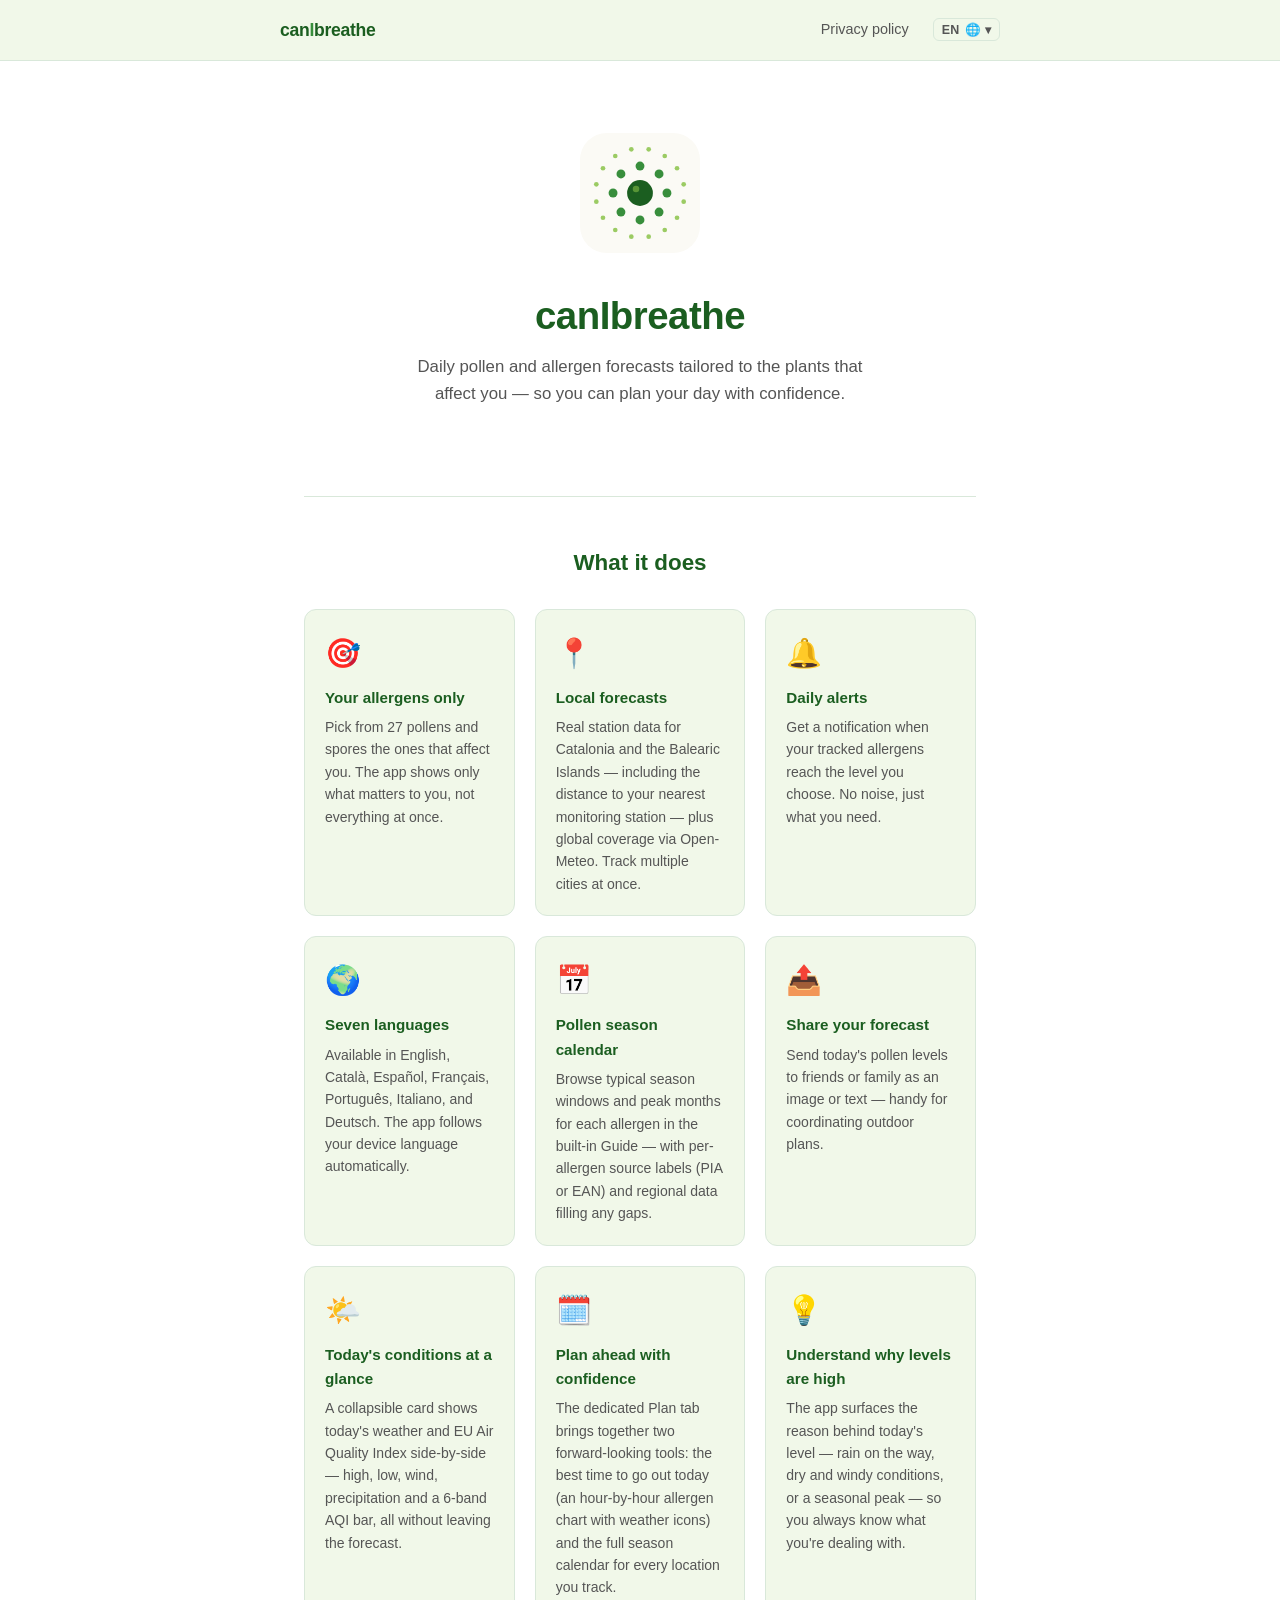
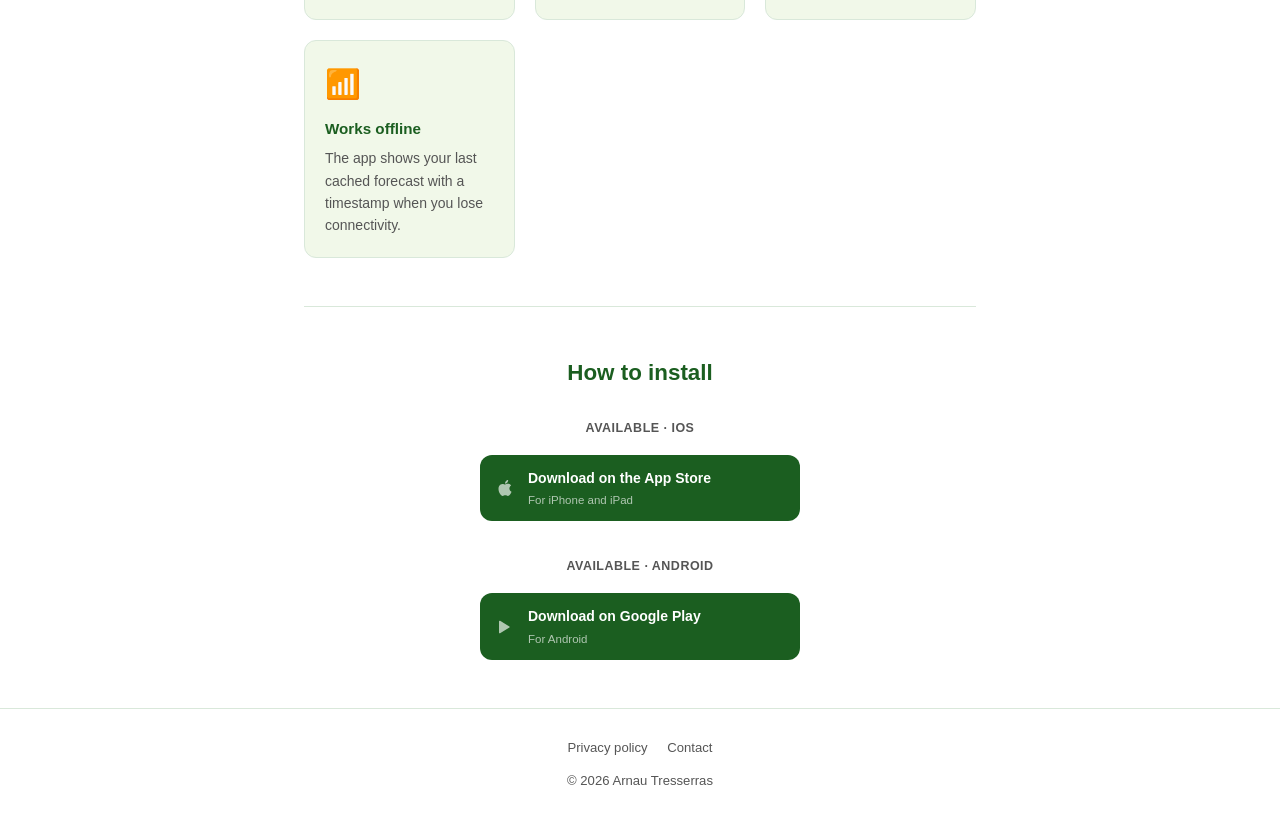
==== index.html @ e547273b "feat(meta): Add OG tags to site." ====
<!DOCTYPE html>
<html lang="ca">
<head>
  <meta charset="UTF-8" />
  <meta name="viewport" content="width=device-width, initial-scale=1.0" />
  <title>canIbreathe — Previsió de pol·len i al·lèrgens</title>
  <meta name="description" content="Previsions diàries de pol·len i al·lèrgens adaptades als que t'afecten. Disponible a Android." data-i18n-content="meta.description.index" />
  <meta property="og:type" content="website" />
  <meta property="og:url" content="https://canibreathe.app/" />
  <meta property="og:site_name" content="canIbreathe" />
  <meta property="og:title" content="canIbreathe — Pollen &amp; Allergen Forecast" />
  <meta property="og:description" content="Daily pollen and allergen forecasts tailored to the plants that affect you. Plan your day with confidence. Available on iOS and Android." />
  <meta property="og:image" content="https://canibreathe.app/apple-touch-icon-180.png" />
  <meta name="twitter:card" content="summary" />
  <meta name="twitter:title" content="canIbreathe — Pollen &amp; Allergen Forecast" />
  <meta name="twitter:description" content="Daily pollen and allergen forecasts tailored to the plants that affect you. Plan your day with confidence. Available on iOS and Android." />
  <meta name="twitter:image" content="https://canibreathe.app/apple-touch-icon-180.png" />
  <link rel="stylesheet" href="style.css" />
  <link rel="icon" href="favicon.png" />
  <link rel="apple-touch-icon" href="apple-touch-icon-180.png" />
  <script>
    !function(t,e){var o,n,p,r;e.__SV||(window.posthog && window.posthog.__loaded)||(window.posthog=e,e._i=[],e.init=function(i,s,a){function g(t,e){var o=e.split(".");2==o.length&&(t=t[o[0]],e=o[1]),t[e]=function(){t.push([e].concat(Array.prototype.slice.call(arguments,0)))}}(p=t.createElement("script")).type="text/javascript",p.crossOrigin="anonymous",p.async=!0,p.src=s.api_host.replace(".i.posthog.com","-assets.i.posthog.com")+"/static/array.js",(r=t.getElementsByTagName("script")[0]).parentNode.insertBefore(p,r);var u=e;for(void 0!==a?u=e[a]=[]:a="posthog",u.people=u.people||[],u.toString=function(t){var e="posthog";return"posthog"!==a&&(e+="."+a),t||(e+=" (stub)"),e},u.people.toString=function(){return u.toString(1)+".people (stub)"},o="Ei Ni init zi Gi Nr Ui Xi Hi capture calculateEventProperties tn register register_once register_for_session unregister unregister_for_session an getFeatureFlag getFeatureFlagPayload getFeatureFlagResult isFeatureEnabled reloadFeatureFlags updateFlags updateEarlyAccessFeatureEnrollment getEarlyAccessFeatures on onFeatureFlags onSurveysLoaded onSessionId getSurveys getActiveMatchingSurveys renderSurvey displaySurvey cancelPendingSurvey canRenderSurvey canRenderSurveyAsync ln identify setPersonProperties group resetGroups setPersonPropertiesForFlags resetPersonPropertiesForFlags setGroupPropertiesForFlags resetGroupPropertiesForFlags reset setIdentity clearIdentity get_distinct_id getGroups get_session_id get_session_replay_url alias set_config startSessionRecording stopSessionRecording sessionRecordingStarted captureException addExceptionStep captureLog startExceptionAutocapture stopExceptionAutocapture loadToolbar get_property getSessionProperty nn Qi createPersonProfile setInternalOrTestUser sn qi cn opt_in_capturing opt_out_capturing has_opted_in_capturing has_opted_out_capturing get_explicit_consent_status is_capturing clear_opt_in_out_capturing Ji debug Fr rn getPageViewId captureTraceFeedback captureTraceMetric Bi".split(" "),n=0;n<o.length;n++)g(u,o[n]);e._i.push([i,s,a])},e.__SV=1)}(document,window.posthog||[]);
    posthog.init('phc_LRrSer0JCHmHAlgUVe1UBUHwa6GLvBOArZXyOaQ2EX9', {
        api_host: 'https://eu.i.posthog.com',
        defaults: '2026-01-30',
        person_profiles: 'identified_only', // or 'always' to create profiles for anonymous users as well
    })
</script>
</head>
<body data-title-key="page.title.index">

  <header>
    <div class="header-inner">
      <a class="logo" href="index.html">can<span>I</span>breathe</a>
      <nav>
        <a href="privacy.html" data-i18n="nav.privacy">Política de privacitat</a>
        <div class="lang-switcher" aria-label="Canvia l'idioma" data-i18n-aria-label="lang-switcher.label">
          <button class="lang-toggle" aria-haspopup="listbox" aria-expanded="false">
            <span class="lang-current">CA</span>
            🌐 ▾
          </button>
          <ul class="lang-menu" role="listbox">
            <li><button class="lang-btn" data-lang="ca" role="option" aria-selected="true"><b>CA</b><span>Català</span></button></li>
            <li><button class="lang-btn" data-lang="en" role="option" aria-selected="false"><b>EN</b><span>English</span></button></li>
            <li><button class="lang-btn" data-lang="es" role="option" aria-selected="false"><b>ES</b><span>Español</span></button></li>
            <li><button class="lang-btn" data-lang="fr" role="option" aria-selected="false"><b>FR</b><span>Français</span></button></li>
            <li><button class="lang-btn" data-lang="pt" role="option" aria-selected="false"><b>PT</b><span>Português</span></button></li>
            <li><button class="lang-btn" data-lang="it" role="option" aria-selected="false"><b>IT</b><span>Italiano</span></button></li>
            <li><button class="lang-btn" data-lang="de" role="option" aria-selected="false"><b>DE</b><span>Deutsch</span></button></li>
          </ul>
        </div>
      </nav>
    </div>
  </header>

  <main>
    <section class="hero">
      <div class="hero-icon"><img src="master-rounded.svg" alt="canIbreathe icon"></div>
      <h1>canIbreathe</h1>
      <p class="subtitle" data-i18n="hero.subtitle">
        Previsions diàries de pol·len i al·lèrgens adaptades a les plantes que t'afecten — per planificar el teu dia amb confiança.
      </p>
    </section>

    <section class="features">
      <h2 data-i18n="features.title">Què fa</h2>
      <div class="feature-grid">
        <div class="feature-card">
          <div class="icon">🎯</div>
          <h3 data-i18n="feat1.title">Els teus al·lèrgens</h3>
          <p data-i18n="feat1.desc">Tria els pol·lens i espores que t'afecten. L'app mostra només el que t'importa, no tot alhora.</p>
        </div>
        <div class="feature-card">
          <div class="icon">📍</div>
          <h3 data-i18n="feat2.title">Previsions locals</h3>
          <p data-i18n="feat2.desc">Dades detallades d'estació per a Catalunya i les Illes Balears, amb cobertura global gràcies a Open-Meteo.</p>
        </div>
        <div class="feature-card">
          <div class="icon">🔔</div>
          <h3 data-i18n="feat3.title">Alertes diàries</h3>
          <p data-i18n="feat3.desc">Rep una notificació al matí quan els teus al·lèrgens arribin al nivell que tries. Sense soroll, just el que necessites.</p>
        </div>
        <div class="feature-card">
          <div class="icon">🌍</div>
          <h3 data-i18n="feat4.title">Tres idiomes</h3>
          <p data-i18n="feat4.desc">Disponible en anglès, català i castellà. L'app segueix l'idioma del dispositiu automàticament.</p>
        </div>
        <div class="feature-card">
          <div class="icon">📅</div>
          <h3 data-i18n="feat5.title">Calendari de temporada</h3>
          <p data-i18n="feat5.desc">Consulta les finestres de temporada típiques i els mesos de pic per a cada al·lergen a la Guia integrada.</p>
        </div>
        <div class="feature-card">
          <div class="icon">📤</div>
          <h3 data-i18n="feat6.title">Comparteix la previsió</h3>
          <p data-i18n="feat6.desc">Envia els nivells de pol·len d'avui a amics o familiars com a imatge o text.</p>
        </div>
        <div class="feature-card">
          <div class="icon">🌤️</div>
          <h3 data-i18n="feat7.title">Condicions d'avui</h3>
          <p data-i18n="feat7.desc">Una targeta plegable mostra el temps i l'Índex de Qualitat de l'Aire de la UE un al costat de l'altre, sense sortir de la previsió.</p>
        </div>
        <div class="feature-card">
          <div class="icon">🗓️</div>
          <h3 data-i18n="feat8.title">Planifica amb confiança</h3>
          <p data-i18n="feat8.desc">La pestanya Planifica reuneix dues eines en un sol lloc: la millor hora per sortir avui (gràfic hora per hora) i el calendari de temporada per a cada localització.</p>
        </div>
        <div class="feature-card">
          <div class="icon">💡</div>
          <h3 data-i18n="feat9.title">Entén per què els nivells són alts</h3>
          <p data-i18n="feat9.desc">L'app mostra el motiu del nivell d'avui — pluja en camí, condicions seques i ventoses, o un pic de temporada.</p>
        </div>
        <div class="feature-card">
          <div class="icon">📶</div>
          <h3 data-i18n="feat10.title">Funciona sense connexió</h3>
          <p data-i18n="feat10.desc">L'app mostra l'última previsió emmagatzemada amb una marca de temps quan perds la connexió a internet.</p>
        </div>
      </div>
    </section>

    <section class="install">
      <h2 data-i18n="install.title">Com instal·lar</h2>
      <div class="platform-block">
        <p class="beta-label" data-i18n="ios.label">Disponible · iOS</p>
        <div class="beta-steps">
          <a class="beta-step" href="https://apps.apple.com/app/id6764886469" target="_blank" rel="noopener" onclick="posthog.capture('install_ios_clicked')">
            <span class="beta-step-icon" aria-hidden="true">
              <svg xmlns="http://www.w3.org/2000/svg" viewBox="0 0 24 24" fill="currentColor">
                <path d="M12.152 6.896c-.948 0-2.415-1.078-3.96-1.04-2.04.027-3.91 1.183-4.961 3.014-2.117 3.675-.546 9.103 1.519 12.09 1.013 1.454 2.208 3.09 3.792 3.039 1.52-.065 2.09-.987 3.935-.987 1.831 0 2.35.987 3.96.948 1.637-.026 2.676-1.48 3.676-2.948 1.156-1.688 1.636-3.325 1.662-3.415-.039-.013-3.182-1.221-3.22-4.857-.026-3.04 2.48-4.494 2.597-4.559-1.429-2.09-3.623-2.324-4.39-2.376-2-.156-3.675 1.09-4.61 1.09zM15.53 3.83c.843-1.012 1.4-2.427 1.245-3.83-1.207.052-2.662.805-3.532 1.818-.78.896-1.454 2.338-1.273 3.714 1.338.104 2.715-.688 3.559-1.701"/>
              </svg>
            </span>
            <span class="beta-step-text">
              <strong data-i18n="ios.step.title">Descarrega a l'App Store</strong>
              <small data-i18n="ios.step.desc">Per a iPhone i iPad</small>
            </span>
          </a>
        </div>
      </div>
      <div class="platform-block">
        <p class="beta-label" data-i18n="android.label">Disponible · Android</p>
        <div class="beta-steps">
          <a class="beta-step" href="https://play.google.com/store/apps/details?id=com.arnautr.canibreathe" target="_blank" rel="noopener" onclick="posthog.capture('install_android_clicked')">
            <span class="beta-step-icon" aria-hidden="true">
              <svg xmlns="http://www.w3.org/2000/svg" viewBox="0 0 24 24" fill="currentColor">
                <path d="M3 20.5v-17c0-.83.94-1.3 1.6-.8l14 8.5c.6.36.6 1.24 0 1.6l-14 8.5c-.66.5-1.6.03-1.6-.8z"/>
              </svg>
            </span>
            <span class="beta-step-text">
              <strong data-i18n="android.step.title">Descarrega a Google Play</strong>
              <small data-i18n="android.step.desc">Per a Android</small>
            </span>
          </a>
        </div>
      </div>
    </section>
  </main>

  <footer>
    <a href="privacy.html" data-i18n="footer.privacy">Política de privacitat</a>
    <a href="mailto:arnautresserras@gmail.com" data-i18n="footer.contact">Contacte</a>
    <p style="margin-top: 12px;" data-i18n="footer.copy">&copy; 2026 Arnau Tresserras</p>
  </footer>

  <script src="i18n.js?v=2"></script>
</body>
</html>
---- style.css ----
:root {
  --green-dark:   #1B5E20;
  --green:        #2E7D32;
  --green-mid:    #388E3C;
  --green-light:  #E8F5E9;
  --green-pale:   #F1F8E9;
  --text:         #1C1C1E;
  --text-secondary: #555;
  --border:       #D9E8DA;
  --white:        #FFFFFF;
  --radius:       12px;
  --max-width:    720px;
}

*, *::before, *::after { box-sizing: border-box; margin: 0; padding: 0; }

body {
  font-family: -apple-system, BlinkMacSystemFont, "Segoe UI", Roboto, Helvetica, Arial, sans-serif;
  background: var(--white);
  color: var(--text);
  line-height: 1.6;
}

a { color: var(--green); text-decoration: none; }
a:hover { text-decoration: underline; }

/* ── Header ── */
header {
  background: var(--green-pale);
  border-bottom: 1px solid var(--border);
  padding: 0 24px;
}

.header-inner {
  max-width: var(--max-width);
  margin: 0 auto;
  display: flex;
  align-items: center;
  justify-content: space-between;
  height: 60px;
}

.logo {
  font-size: 1.1rem;
  font-weight: 700;
  color: var(--green-dark);
  letter-spacing: -0.3px;
}

.logo span { color: var(--green-mid); }

nav {
  display: flex;
  align-items: center;
  gap: 8px;
}

nav a {
  font-size: 0.9rem;
  color: var(--text-secondary);
  white-space: nowrap;
}

nav a:hover { color: var(--green); text-decoration: none; }

/* ── Main content wrapper ── */
main {
  max-width: var(--max-width);
  margin: 0 auto;
  padding: 0 24px;
}

/* ── Hero ── */
.hero {
  text-align: center;
  padding: 72px 0 56px;
}

.hero-icon {
  margin-bottom: 24px;
}

.hero-icon img {
  width: 120px;
  height: 120px;
}

.hero h1 {
  font-size: 2.4rem;
  font-weight: 800;
  letter-spacing: -0.5px;
  color: var(--green-dark);
  margin-bottom: 8px;
}

.hero .subtitle {
  font-size: 1.05rem;
  color: var(--text-secondary);
  margin-bottom: 32px;
  max-width: 480px;
  margin-left: auto;
  margin-right: auto;
}

/* ── Beta CTA ── */
.beta-cta { text-align: center; }

.beta-label {
  font-size: 0.78rem;
  font-weight: 600;
  color: var(--text-secondary);
  letter-spacing: 0.5px;
  text-transform: uppercase;
  margin-bottom: 16px;
}


.platform-block {
  text-align: center;
  margin-bottom: 36px;
}

.platform-block:last-child { margin-bottom: 0; }

.beta-steps {
  display: flex;
  flex-direction: column;
  gap: 10px;
  max-width: 320px;
  margin: 0 auto;
}

.beta-step {
  display: flex;
  align-items: center;
  gap: 14px;
  background: var(--green-dark);
  color: var(--white);
  border-radius: var(--radius);
  padding: 12px 16px;
  text-align: left;
  transition: opacity 0.15s;
}

.beta-step:hover { opacity: 0.82; text-decoration: none; color: var(--white); }


.beta-step-icon {
  flex-shrink: 0;
  width: 18px;
  opacity: 0.65;
  display: flex;
  align-items: center;
  justify-content: center;
}

.beta-step-icon svg {
  width: 16px;
  height: auto;
}

.beta-step-text { display: flex; flex-direction: column; gap: 2px; }
.beta-step-text strong { font-size: 0.875rem; font-weight: 600; display: block; }
.beta-step-text small { font-size: 0.72rem; opacity: 0.65; }

/* ── Features ── */
.features, .install {
  padding: 48px 0;
  border-top: 1px solid var(--border);
}

.features h2, .install h2 {
  font-size: 1.4rem;
  font-weight: 700;
  color: var(--green-dark);
  margin-bottom: 28px;
  text-align: center;
}

.feature-grid {
  display: grid;
  grid-template-columns: repeat(auto-fit, minmax(200px, 1fr));
  gap: 20px;
}

.feature-card {
  background: var(--green-pale);
  border: 1px solid var(--border);
  border-radius: var(--radius);
  padding: 20px;
}

.feature-card .icon { font-size: 1.8rem; margin-bottom: 10px; }
.feature-card h3 { font-size: 0.95rem; font-weight: 700; margin-bottom: 6px; color: var(--green-dark); }
.feature-card p  { font-size: 0.875rem; color: var(--text-secondary); }

/* ── Footer ── */
footer {
  border-top: 1px solid var(--border);
  padding: 28px 24px;
  text-align: center;
  font-size: 0.82rem;
  color: var(--text-secondary);
}

footer a { color: var(--text-secondary); margin: 0 8px; }
footer a:hover { color: var(--green); }

/* ── Privacy policy page ── */
.policy-header {
  background: var(--green-pale);
  border-bottom: 1px solid var(--border);
  padding: 48px 24px 36px;
  text-align: center;
}

.policy-header h1 {
  font-size: 1.9rem;
  font-weight: 800;
  color: var(--green-dark);
  margin-bottom: 6px;
}

.policy-header .meta {
  font-size: 0.85rem;
  color: var(--text-secondary);
}

.policy-body {
  max-width: var(--max-width);
  margin: 0 auto;
  padding: 48px 24px 72px;
}

.policy-body h2 {
  font-size: 1.1rem;
  font-weight: 700;
  color: var(--green-dark);
  margin: 36px 0 10px;
  padding-bottom: 6px;
  border-bottom: 1px solid var(--border);
}

.policy-body h2:first-child { margin-top: 0; }

.policy-body p  { font-size: 0.925rem; color: var(--text-secondary); margin-bottom: 12px; }
.policy-body ul { font-size: 0.925rem; color: var(--text-secondary); margin: 0 0 12px 20px; }
.policy-body li { margin-bottom: 6px; }

.policy-body .highlight {
  background: var(--green-light);
  border-left: 3px solid var(--green);
  border-radius: 0 var(--radius) var(--radius) 0;
  padding: 12px 16px;
  margin-bottom: 16px;
  font-size: 0.9rem;
  color: var(--text);
}

/* ── Lang switcher ── */
.lang-switcher {
  position: relative;
  margin-left: 16px;
}

.lang-toggle {
  display: flex;
  align-items: center;
  gap: 5px;
  background: none;
  border: 1px solid var(--border);
  border-radius: 6px;
  color: var(--text-secondary);
  cursor: pointer;
  font-size: 0.78rem;
  font-weight: 600;
  letter-spacing: 0.3px;
  padding: 3px 8px;
  transition: border-color 0.12s, color 0.12s;
  white-space: nowrap;
}

.lang-toggle:hover,
.lang-toggle[aria-expanded="true"] {
  border-color: var(--green);
  color: var(--green);
}

.lang-menu {
  display: none;
  position: absolute;
  right: 0;
  top: calc(100% + 4px);
  background: var(--white);
  border: 1px solid var(--border);
  border-radius: var(--radius);
  box-shadow: 0 4px 14px rgba(0,0,0,0.08);
  list-style: none;
  min-width: 140px;
  padding: 4px;
  z-index: 100;
}

.lang-switcher.open .lang-menu { display: block; }

.lang-btn {
  display: flex;
  align-items: center;
  gap: 8px;
  width: 100%;
  background: none;
  border: none;
  border-radius: 6px;
  color: var(--text-secondary);
  cursor: pointer;
  font-size: 0.82rem;
  font-weight: 500;
  padding: 6px 10px;
  text-align: left;
  transition: background 0.12s, color 0.12s;
}

.lang-btn b {
  font-size: 0.78rem;
  font-weight: 700;
  letter-spacing: 0.3px;
  min-width: 20px;
}

.lang-btn:hover { background: var(--green-light); color: var(--green-dark); }
.lang-btn.active { color: var(--green); }

/* ── Responsive ── */
@media (max-width: 500px) {
  .hero h1 { font-size: 1.8rem; }
  .hero { padding: 48px 0 40px; }
  header { padding: 0 16px; }
  nav a { font-size: 0.82rem; }
}
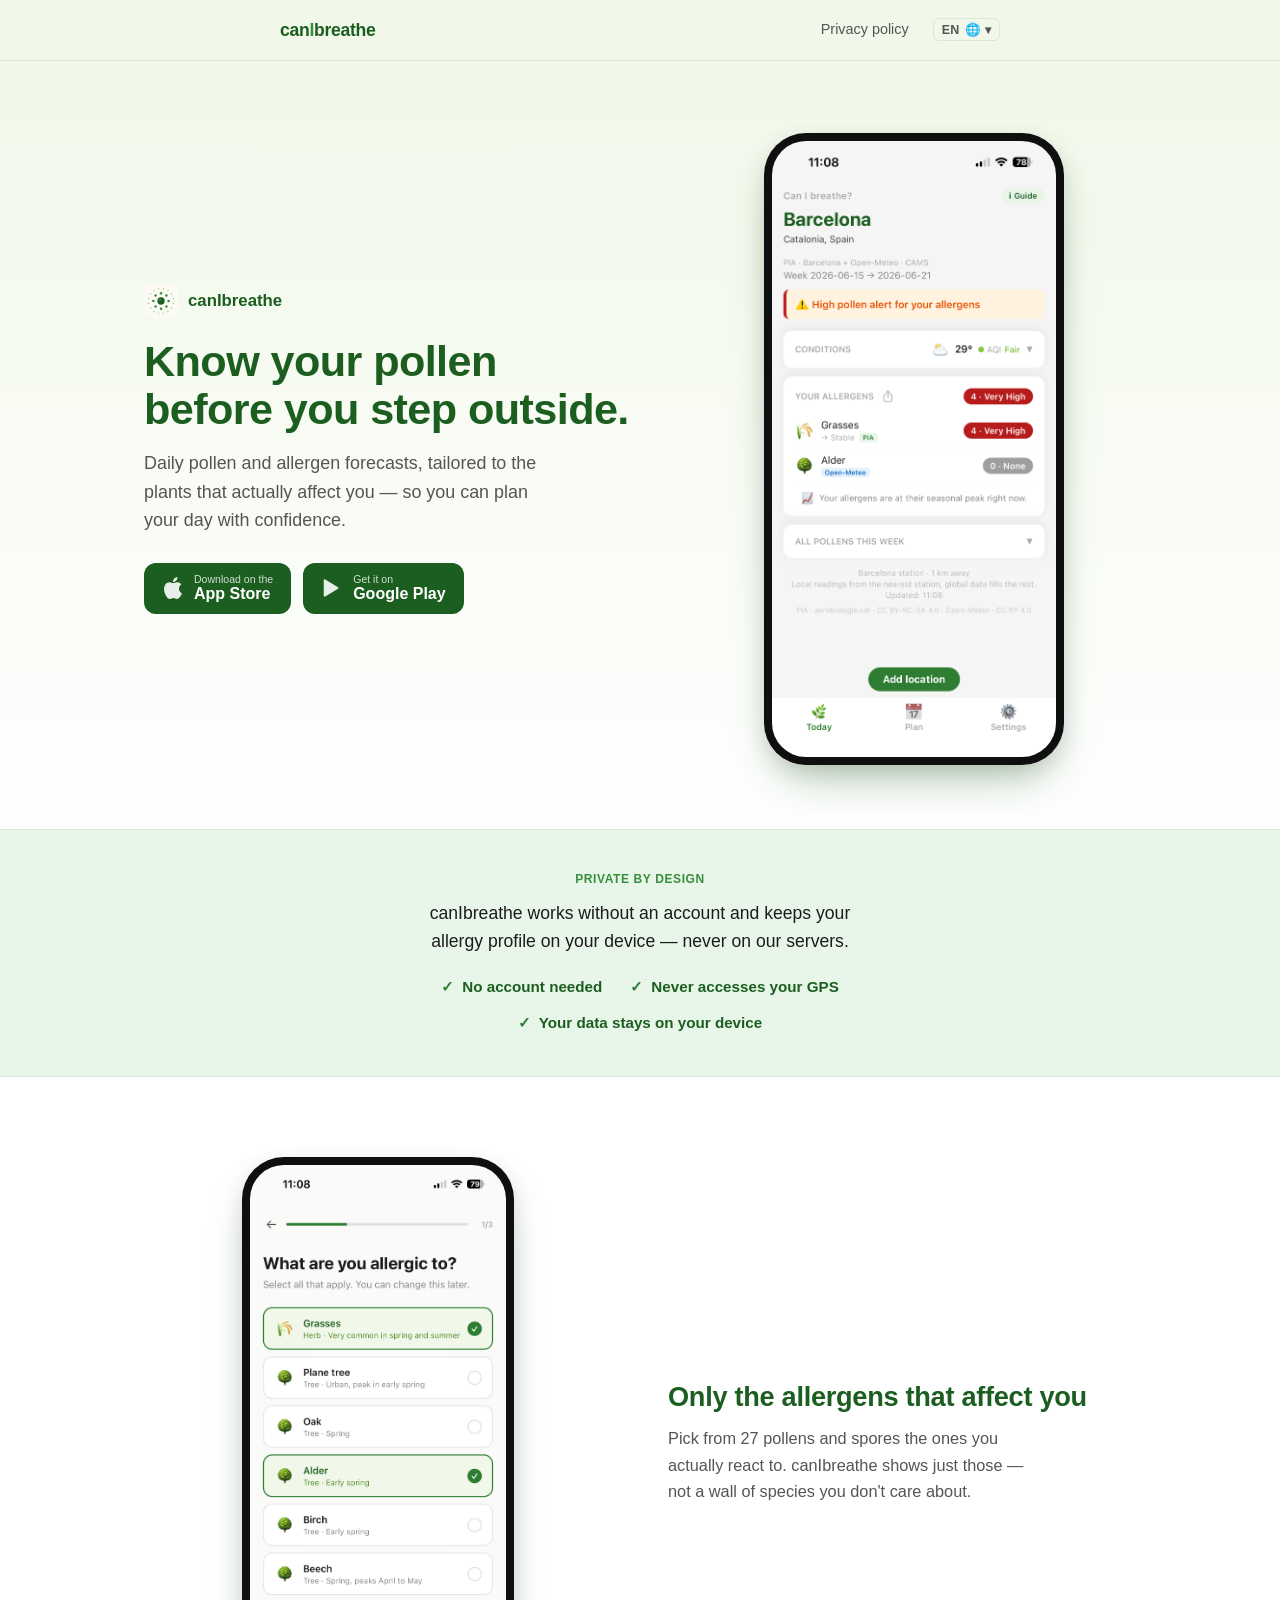
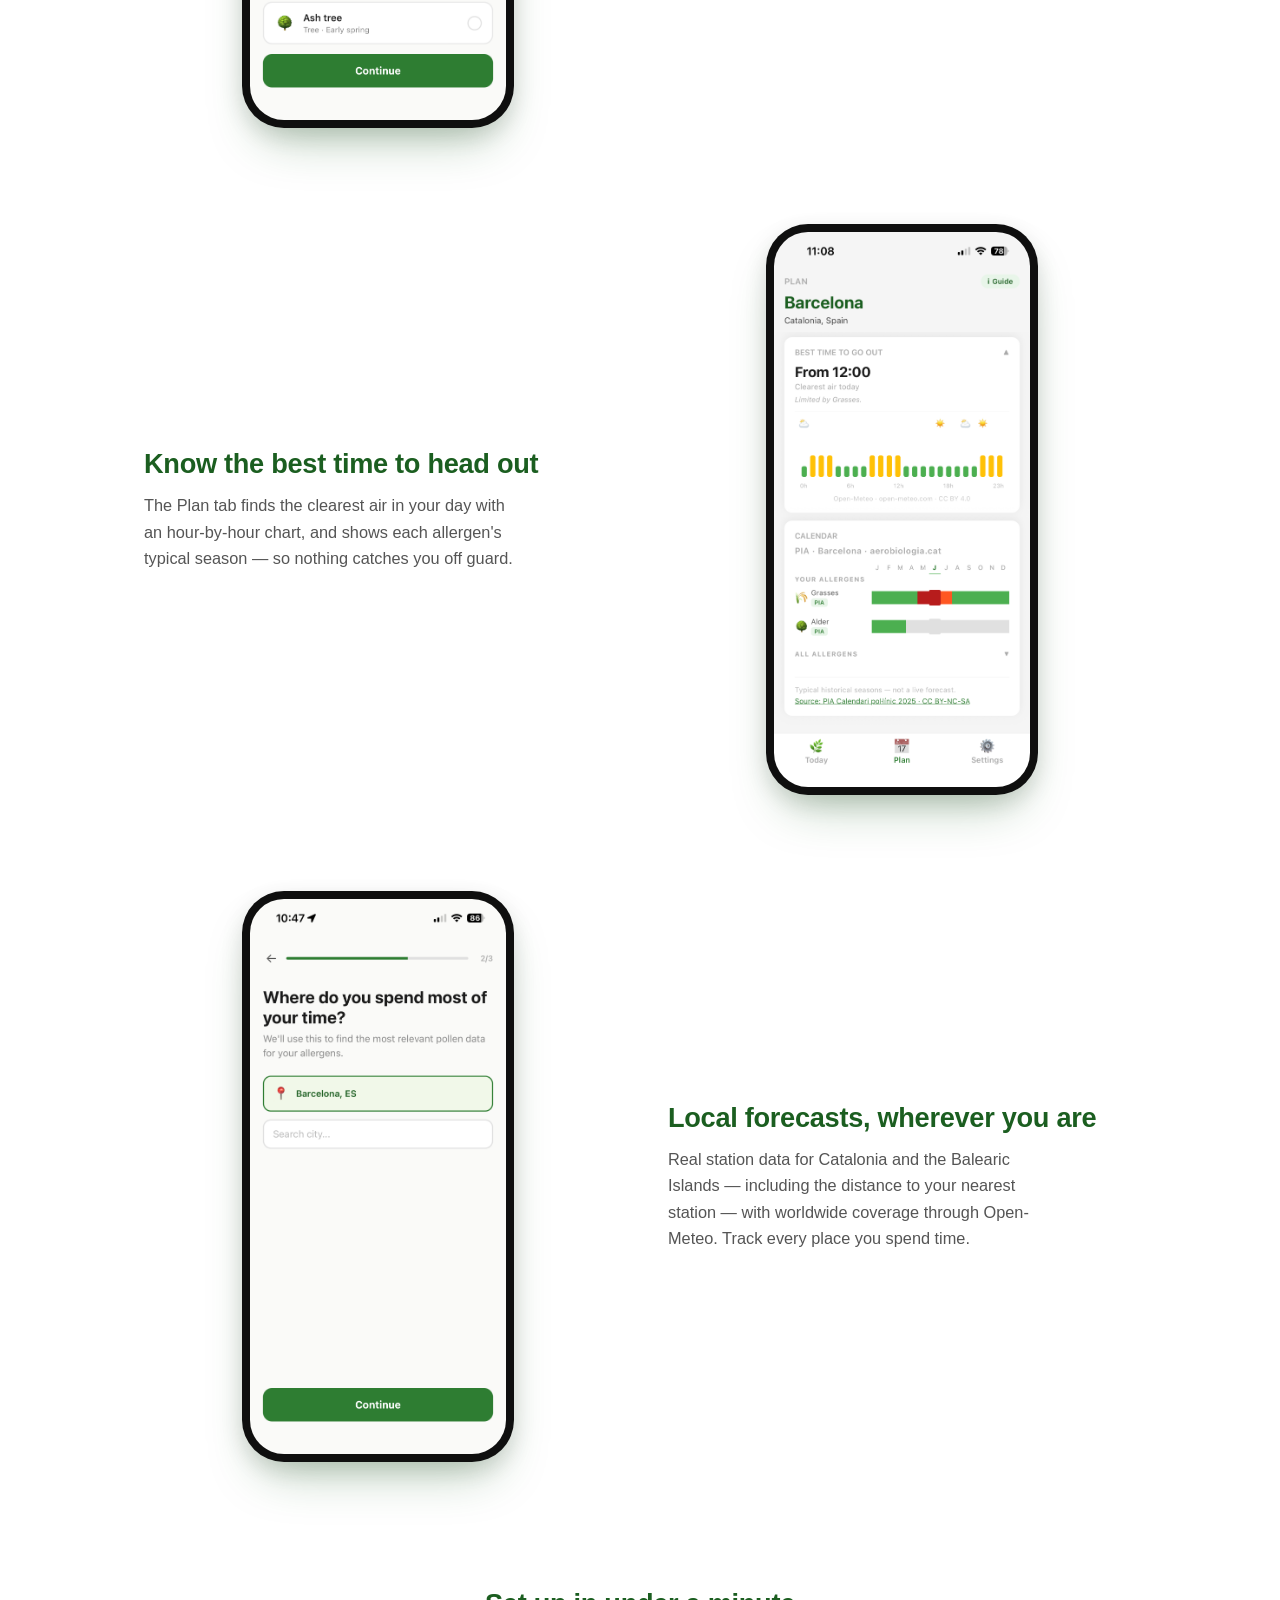
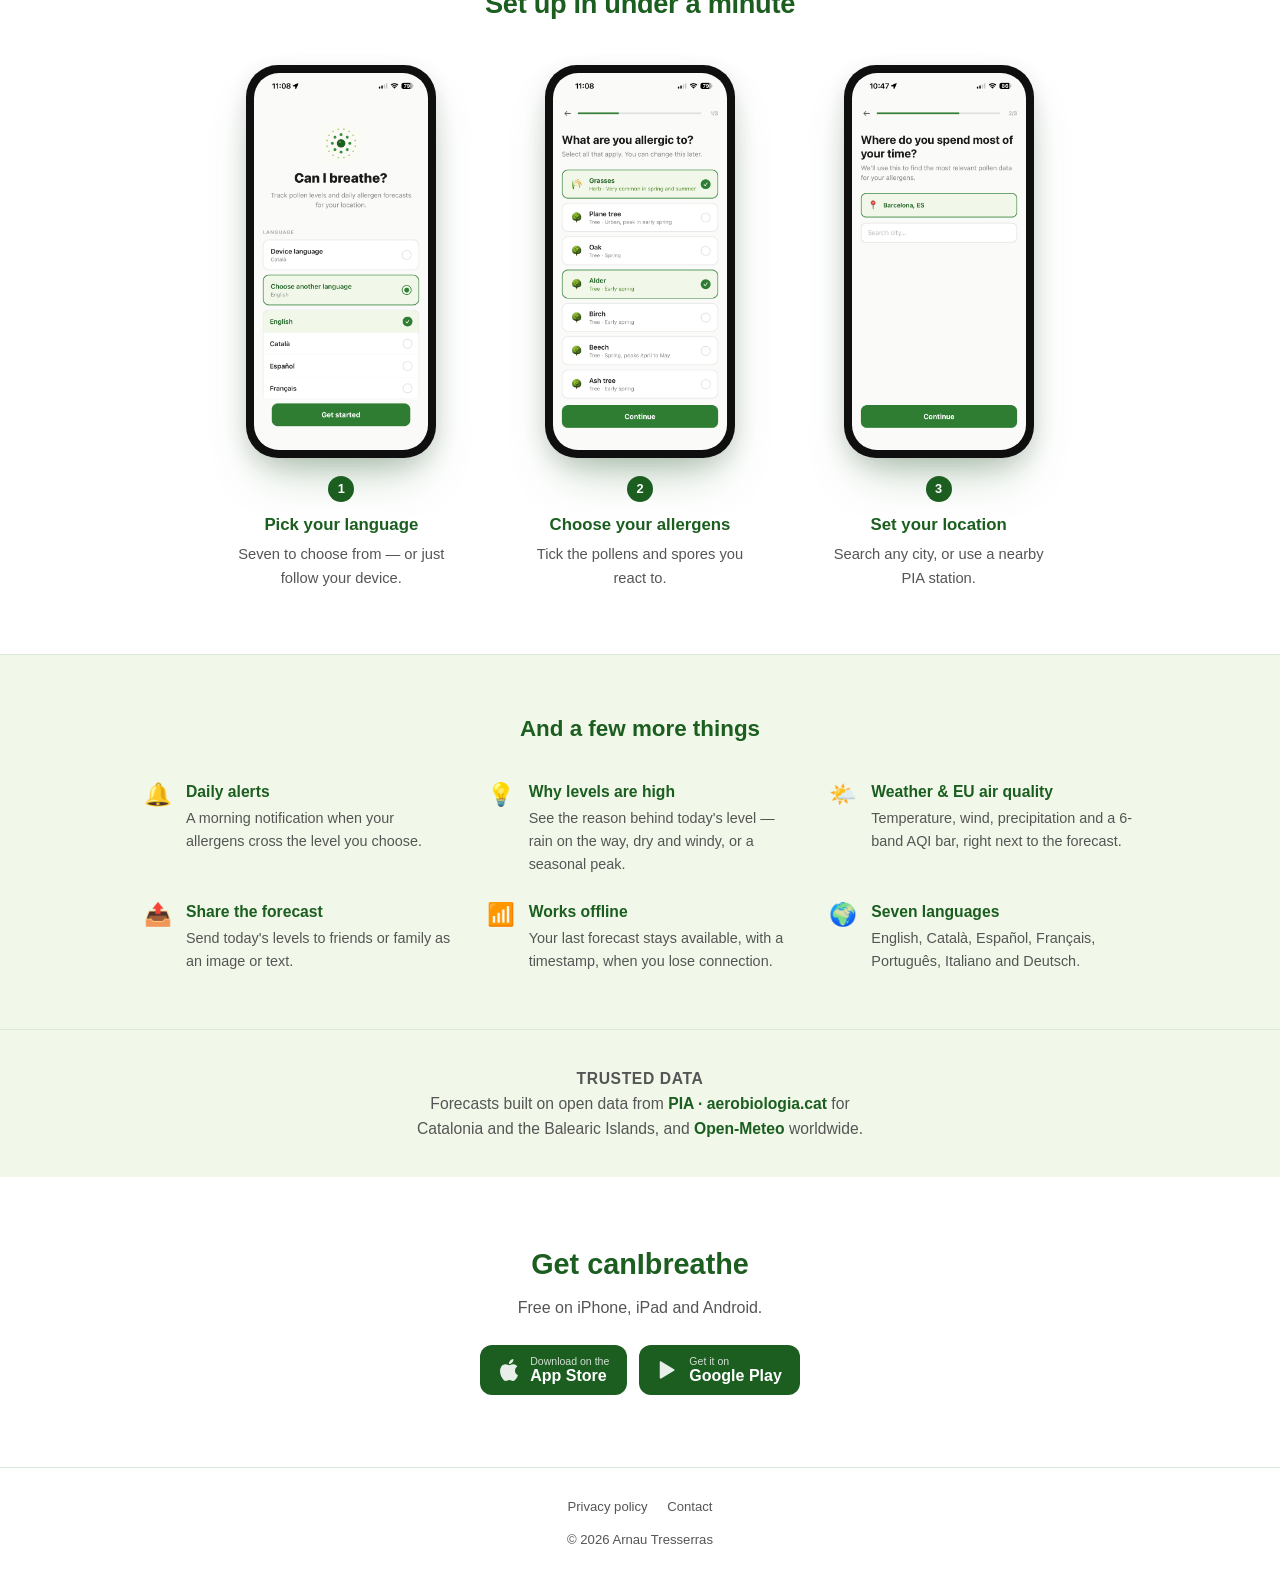
==== commit 588e8d4f: "feat: Main page redesign with more visual styling and clearer selling points. Copy updates included" ====
--- a/index.html
+++ b/index.html
@@ -10,11 +10,14 @@
   <meta property="og:site_name" content="canIbreathe" />
   <meta property="og:title" content="canIbreathe — Pollen &amp; Allergen Forecast" />
   <meta property="og:description" content="Daily pollen and allergen forecasts tailored to the plants that affect you. Plan your day with confidence. Available on iOS and Android." />
-  <meta property="og:image" content="https://canibreathe.app/apple-touch-icon-180.png" />
-  <meta name="twitter:card" content="summary" />
+  <meta property="og:image" content="https://canibreathe.app/og-image.png" />
+  <meta property="og:image:width" content="1200" />
+  <meta property="og:image:height" content="630" />
+  <meta property="og:image:alt" content="canIbreathe — daily pollen and allergen forecasts, tailored to you" />
+  <meta name="twitter:card" content="summary_large_image" />
   <meta name="twitter:title" content="canIbreathe — Pollen &amp; Allergen Forecast" />
   <meta name="twitter:description" content="Daily pollen and allergen forecasts tailored to the plants that affect you. Plan your day with confidence. Available on iOS and Android." />
-  <meta name="twitter:image" content="https://canibreathe.app/apple-touch-icon-180.png" />
+  <meta name="twitter:image" content="https://canibreathe.app/og-image.png" />
   <link rel="stylesheet" href="style.css" />
   <link rel="icon" href="favicon.png" />
   <link rel="apple-touch-icon" href="apple-touch-icon-180.png" />
@@ -54,101 +57,136 @@
   </header>
 
   <main>
+    <!-- ── Hero ── -->
     <section class="hero">
-      <div class="hero-icon"><img src="master-rounded.svg" alt="canIbreathe icon"></div>
-      <h1>canIbreathe</h1>
-      <p class="subtitle" data-i18n="hero.subtitle">
-        Previsions diàries de pol·len i al·lèrgens adaptades a les plantes que t'afecten — per planificar el teu dia amb confiança.
-      </p>
-    </section>
-
-    <section class="features">
-      <h2 data-i18n="features.title">Què fa</h2>
-      <div class="feature-grid">
-        <div class="feature-card">
-          <div class="icon">🎯</div>
-          <h3 data-i18n="feat1.title">Els teus al·lèrgens</h3>
-          <p data-i18n="feat1.desc">Tria els pol·lens i espores que t'afecten. L'app mostra només el que t'importa, no tot alhora.</p>
-        </div>
-        <div class="feature-card">
-          <div class="icon">📍</div>
-          <h3 data-i18n="feat2.title">Previsions locals</h3>
-          <p data-i18n="feat2.desc">Dades detallades d'estació per a Catalunya i les Illes Balears, amb cobertura global gràcies a Open-Meteo.</p>
-        </div>
-        <div class="feature-card">
-          <div class="icon">🔔</div>
-          <h3 data-i18n="feat3.title">Alertes diàries</h3>
-          <p data-i18n="feat3.desc">Rep una notificació al matí quan els teus al·lèrgens arribin al nivell que tries. Sense soroll, just el que necessites.</p>
-        </div>
-        <div class="feature-card">
-          <div class="icon">🌍</div>
-          <h3 data-i18n="feat4.title">Tres idiomes</h3>
-          <p data-i18n="feat4.desc">Disponible en anglès, català i castellà. L'app segueix l'idioma del dispositiu automàticament.</p>
-        </div>
-        <div class="feature-card">
-          <div class="icon">📅</div>
-          <h3 data-i18n="feat5.title">Calendari de temporada</h3>
-          <p data-i18n="feat5.desc">Consulta les finestres de temporada típiques i els mesos de pic per a cada al·lergen a la Guia integrada.</p>
-        </div>
-        <div class="feature-card">
-          <div class="icon">📤</div>
-          <h3 data-i18n="feat6.title">Comparteix la previsió</h3>
-          <p data-i18n="feat6.desc">Envia els nivells de pol·len d'avui a amics o familiars com a imatge o text.</p>
-        </div>
-        <div class="feature-card">
-          <div class="icon">🌤️</div>
-          <h3 data-i18n="feat7.title">Condicions d'avui</h3>
-          <p data-i18n="feat7.desc">Una targeta plegable mostra el temps i l'Índex de Qualitat de l'Aire de la UE un al costat de l'altre, sense sortir de la previsió.</p>
-        </div>
-        <div class="feature-card">
-          <div class="icon">🗓️</div>
-          <h3 data-i18n="feat8.title">Planifica amb confiança</h3>
-          <p data-i18n="feat8.desc">La pestanya Planifica reuneix dues eines en un sol lloc: la millor hora per sortir avui (gràfic hora per hora) i el calendari de temporada per a cada localització.</p>
-        </div>
-        <div class="feature-card">
-          <div class="icon">💡</div>
-          <h3 data-i18n="feat9.title">Entén per què els nivells són alts</h3>
-          <p data-i18n="feat9.desc">L'app mostra el motiu del nivell d'avui — pluja en camí, condicions seques i ventoses, o un pic de temporada.</p>
-        </div>
-        <div class="feature-card">
-          <div class="icon">📶</div>
-          <h3 data-i18n="feat10.title">Funciona sense connexió</h3>
-          <p data-i18n="feat10.desc">L'app mostra l'última previsió emmagatzemada amb una marca de temps quan perds la connexió a internet.</p>
-        </div>
-      </div>
-    </section>
-
-    <section class="install">
-      <h2 data-i18n="install.title">Com instal·lar</h2>
-      <div class="platform-block">
-        <p class="beta-label" data-i18n="ios.label">Disponible · iOS</p>
-        <div class="beta-steps">
-          <a class="beta-step" href="https://apps.apple.com/app/id6764886469" target="_blank" rel="noopener" onclick="posthog.capture('install_ios_clicked')">
-            <span class="beta-step-icon" aria-hidden="true">
-              <svg xmlns="http://www.w3.org/2000/svg" viewBox="0 0 24 24" fill="currentColor">
-                <path d="M12.152 6.896c-.948 0-2.415-1.078-3.96-1.04-2.04.027-3.91 1.183-4.961 3.014-2.117 3.675-.546 9.103 1.519 12.09 1.013 1.454 2.208 3.09 3.792 3.039 1.52-.065 2.09-.987 3.935-.987 1.831 0 2.35.987 3.96.948 1.637-.026 2.676-1.48 3.676-2.948 1.156-1.688 1.636-3.325 1.662-3.415-.039-.013-3.182-1.221-3.22-4.857-.026-3.04 2.48-4.494 2.597-4.559-1.429-2.09-3.623-2.324-4.39-2.376-2-.156-3.675 1.09-4.61 1.09zM15.53 3.83c.843-1.012 1.4-2.427 1.245-3.83-1.207.052-2.662.805-3.532 1.818-.78.896-1.454 2.338-1.273 3.714 1.338.104 2.715-.688 3.559-1.701"/>
-              </svg>
-            </span>
-            <span class="beta-step-text">
-              <strong data-i18n="ios.step.title">Descarrega a l'App Store</strong>
-              <small data-i18n="ios.step.desc">Per a iPhone i iPad</small>
-            </span>
+      <div class="wrap hero-grid">
+        <div class="hero-copy">
+          <div class="hero-brand">
+            <img src="master-rounded.svg" alt="" aria-hidden="true">
+            <span>canIbreathe</span>
+          </div>
+          <h1 data-i18n="hero.h1">Know your pollen before you step outside.</h1>
+          <p class="lead" data-i18n="hero.lead">Daily pollen and allergen forecasts, tailored to the plants that actually affect you — so you can plan your day with confidence.</p>
+          <div class="store-row">
+            <a class="store-btn" href="https://apps.apple.com/app/id6764886469" target="_blank" rel="noopener" onclick="posthog.capture('install_ios_clicked')">
+              <svg class="store-glyph" xmlns="http://www.w3.org/2000/svg" viewBox="0 0 24 24" fill="currentColor" aria-hidden="true"><path d="M12.152 6.896c-.948 0-2.415-1.078-3.96-1.04-2.04.027-3.91 1.183-4.961 3.014-2.117 3.675-.546 9.103 1.519 12.09 1.013 1.454 2.208 3.09 3.792 3.039 1.52-.065 2.09-.987 3.935-.987 1.831 0 2.35.987 3.96.948 1.637-.026 2.676-1.48 3.676-2.948 1.156-1.688 1.636-3.325 1.662-3.415-.039-.013-3.182-1.221-3.22-4.857-.026-3.04 2.48-4.494 2.597-4.559-1.429-2.09-3.623-2.324-4.39-2.376-2-.156-3.675 1.09-4.61 1.09zM15.53 3.83c.843-1.012 1.4-2.427 1.245-3.83-1.207.052-2.662.805-3.532 1.818-.78.896-1.454 2.338-1.273 3.714 1.338.104 2.715-.688 3.559-1.701"/></svg>
+              <span class="store-btn-text"><small data-i18n="store.apple.pre">Download on the</small><strong data-i18n="store.apple.name">App Store</strong></span>
+            </a>
+            <a class="store-btn" href="https://play.google.com/store/apps/details?id=com.arnautr.canibreathe" target="_blank" rel="noopener" onclick="posthog.capture('install_android_clicked')">
+              <svg class="store-glyph" xmlns="http://www.w3.org/2000/svg" viewBox="0 0 24 24" fill="currentColor" aria-hidden="true"><path d="M3 20.5v-17c0-.83.94-1.3 1.6-.8l14 8.5c.6.36.6 1.24 0 1.6l-14 8.5c-.66.5-1.6.03-1.6-.8z"/></svg>
+              <span class="store-btn-text"><small data-i18n="store.google.pre">Get it on</small><strong data-i18n="store.google.name">Google Play</strong></span>
+            </a>
+          </div>
+        </div>
+        <div class="hero-media">
+          <div class="device"><img src="screenshots/today_en.png" data-shot="today" alt="canIbreathe forecast screen showing today's pollen levels for your allergens" loading="eager"></div>
+        </div>
+      </div>
+    </section>
+
+    <!-- ── Privacy trust band ── -->
+    <section class="trust">
+      <div class="wrap-narrow">
+        <p class="eyebrow" data-i18n="trust.eyebrow">Private by design</p>
+        <p class="trust-lead" data-i18n="trust.lead">canIbreathe works without an account and keeps your allergy profile on your device — never on our servers.</p>
+        <ul class="trust-points">
+          <li><span class="tick" aria-hidden="true">✓</span><span data-i18n="trust.p1">No account needed</span></li>
+          <li><span class="tick" aria-hidden="true">✓</span><span data-i18n="trust.p2">Never accesses your GPS</span></li>
+          <li><span class="tick" aria-hidden="true">✓</span><span data-i18n="trust.p3">Your data stays on your device</span></li>
+        </ul>
+      </div>
+    </section>
+
+    <!-- ── Feature story rows ── -->
+    <section class="feature-rows">
+      <div class="wrap">
+        <article class="frow reveal">
+          <div class="frow-media"><div class="device"><img src="screenshots/allergen_selector_en.png" data-shot="allergen_selector" alt="Allergen picker: choose the pollens you react to" loading="lazy"></div></div>
+          <div class="frow-copy">
+            <h2 data-i18n="f1.title">Only the allergens that affect you</h2>
+            <p data-i18n="f1.desc">Pick from 27 pollens and spores the ones you actually react to. canIbreathe shows just those — not a wall of species you don't care about.</p>
+          </div>
+        </article>
+        <article class="frow reverse reveal">
+          <div class="frow-media"><div class="device"><img src="screenshots/plan_en.png" data-shot="plan" alt="Plan tab: best time to go out and pollen season calendar" loading="lazy"></div></div>
+          <div class="frow-copy">
+            <h2 data-i18n="f2.title">Know the best time to head out</h2>
+            <p data-i18n="f2.desc">The Plan tab finds the clearest air in your day with an hour-by-hour chart, and shows each allergen's typical season — so nothing catches you off guard.</p>
+          </div>
+        </article>
+        <article class="frow reveal">
+          <div class="frow-media"><div class="device"><img src="screenshots/location_selector_en.png" data-shot="location_selector" alt="Location picker: choose the places you spend time" loading="lazy"></div></div>
+          <div class="frow-copy">
+            <h2 data-i18n="f3.title">Local forecasts, wherever you are</h2>
+            <p data-i18n="f3.desc">Real station data for Catalonia and the Balearic Islands — including the distance to your nearest station — with worldwide coverage through Open-Meteo. Track every place you spend time.</p>
+          </div>
+        </article>
+      </div>
+    </section>
+
+    <!-- ── Set up in under a minute ── -->
+    <section class="setup">
+      <div class="wrap">
+        <h2 data-i18n="setup.title">Set up in under a minute</h2>
+        <ol class="setup-steps">
+          <li class="reveal">
+            <div class="device device-sm"><img src="screenshots/language_en.png" data-shot="language" alt="Language selection screen" loading="lazy"></div>
+            <span class="step-n">1</span>
+            <strong data-i18n="setup.s1.title">Pick your language</strong>
+            <p data-i18n="setup.s1.desc">Seven to choose from — or just follow your device.</p>
+          </li>
+          <li class="reveal">
+            <div class="device device-sm"><img src="screenshots/allergen_selector_en.png" data-shot="allergen_selector" alt="Allergen selection screen" loading="lazy"></div>
+            <span class="step-n">2</span>
+            <strong data-i18n="setup.s2.title">Choose your allergens</strong>
+            <p data-i18n="setup.s2.desc">Tick the pollens and spores you react to.</p>
+          </li>
+          <li class="reveal">
+            <div class="device device-sm"><img src="screenshots/location_selector_en.png" data-shot="location_selector" alt="Location selection screen" loading="lazy"></div>
+            <span class="step-n">3</span>
+            <strong data-i18n="setup.s3.title">Set your location</strong>
+            <p data-i18n="setup.s3.desc">Search any city, or use a nearby PIA station.</p>
+          </li>
+        </ol>
+      </div>
+    </section>
+
+    <!-- ── Secondary features strip ── -->
+    <section class="more">
+      <div class="wrap">
+        <h2 data-i18n="more.title">And a few more things</h2>
+        <ul class="more-grid">
+          <li><span class="more-icon" aria-hidden="true">🔔</span><div><strong data-i18n="more.alerts.title">Daily alerts</strong><p data-i18n="more.alerts.desc">A morning notification when your allergens cross the level you choose.</p></div></li>
+          <li><span class="more-icon" aria-hidden="true">💡</span><div><strong data-i18n="more.why.title">Why levels are high</strong><p data-i18n="more.why.desc">See the reason behind today's level — rain on the way, dry and windy, or a seasonal peak.</p></div></li>
+          <li><span class="more-icon" aria-hidden="true">🌤️</span><div><strong data-i18n="more.conditions.title">Weather &amp; EU air quality</strong><p data-i18n="more.conditions.desc">Temperature, wind, precipitation and a 6-band AQI bar, right next to the forecast.</p></div></li>
+          <li><span class="more-icon" aria-hidden="true">📤</span><div><strong data-i18n="more.share.title">Share the forecast</strong><p data-i18n="more.share.desc">Send today's levels to friends or family as an image or text.</p></div></li>
+          <li><span class="more-icon" aria-hidden="true">📶</span><div><strong data-i18n="more.offline.title">Works offline</strong><p data-i18n="more.offline.desc">Your last forecast stays available, with a timestamp, when you lose connection.</p></div></li>
+          <li><span class="more-icon" aria-hidden="true">🌍</span><div><strong data-i18n="more.langs.title">Seven languages</strong><p data-i18n="more.langs.desc">English, Català, Español, Français, Português, Italiano and Deutsch.</p></div></li>
+        </ul>
+      </div>
+    </section>
+
+    <!-- ── Data sources ── -->
+    <section class="sources">
+      <div class="wrap-narrow">
+        <p class="eyebrow" data-i18n="sources.eyebrow">Trusted data</p>
+        <p data-i18n="sources.text">Forecasts built on open data from <strong>PIA · aerobiologia.cat</strong> for Catalonia and the Balearic Islands, and <strong>Open-Meteo</strong> worldwide.</p>
+      </div>
+    </section>
+
+    <!-- ── Download band ── -->
+    <section class="download">
+      <div class="wrap-narrow">
+        <h2 data-i18n="download.title">Get canIbreathe</h2>
+        <p data-i18n="download.desc">Free on iPhone, iPad and Android.</p>
+        <div class="store-row center">
+          <a class="store-btn" href="https://apps.apple.com/app/id6764886469" target="_blank" rel="noopener" onclick="posthog.capture('install_ios_clicked')">
+            <svg class="store-glyph" xmlns="http://www.w3.org/2000/svg" viewBox="0 0 24 24" fill="currentColor" aria-hidden="true"><path d="M12.152 6.896c-.948 0-2.415-1.078-3.96-1.04-2.04.027-3.91 1.183-4.961 3.014-2.117 3.675-.546 9.103 1.519 12.09 1.013 1.454 2.208 3.09 3.792 3.039 1.52-.065 2.09-.987 3.935-.987 1.831 0 2.35.987 3.96.948 1.637-.026 2.676-1.48 3.676-2.948 1.156-1.688 1.636-3.325 1.662-3.415-.039-.013-3.182-1.221-3.22-4.857-.026-3.04 2.48-4.494 2.597-4.559-1.429-2.09-3.623-2.324-4.39-2.376-2-.156-3.675 1.09-4.61 1.09zM15.53 3.83c.843-1.012 1.4-2.427 1.245-3.83-1.207.052-2.662.805-3.532 1.818-.78.896-1.454 2.338-1.273 3.714 1.338.104 2.715-.688 3.559-1.701"/></svg>
+            <span class="store-btn-text"><small data-i18n="store.apple.pre">Download on the</small><strong data-i18n="store.apple.name">App Store</strong></span>
           </a>
-        </div>
-      </div>
-      <div class="platform-block">
-        <p class="beta-label" data-i18n="android.label">Disponible · Android</p>
-        <div class="beta-steps">
-          <a class="beta-step" href="https://play.google.com/store/apps/details?id=com.arnautr.canibreathe" target="_blank" rel="noopener" onclick="posthog.capture('install_android_clicked')">
-            <span class="beta-step-icon" aria-hidden="true">
-              <svg xmlns="http://www.w3.org/2000/svg" viewBox="0 0 24 24" fill="currentColor">
-                <path d="M3 20.5v-17c0-.83.94-1.3 1.6-.8l14 8.5c.6.36.6 1.24 0 1.6l-14 8.5c-.66.5-1.6.03-1.6-.8z"/>
-              </svg>
-            </span>
-            <span class="beta-step-text">
-              <strong data-i18n="android.step.title">Descarrega a Google Play</strong>
-              <small data-i18n="android.step.desc">Per a Android</small>
-            </span>
+          <a class="store-btn" href="https://play.google.com/store/apps/details?id=com.arnautr.canibreathe" target="_blank" rel="noopener" onclick="posthog.capture('install_android_clicked')">
+            <svg class="store-glyph" xmlns="http://www.w3.org/2000/svg" viewBox="0 0 24 24" fill="currentColor" aria-hidden="true"><path d="M3 20.5v-17c0-.83.94-1.3 1.6-.8l14 8.5c.6.36.6 1.24 0 1.6l-14 8.5c-.66.5-1.6.03-1.6-.8z"/></svg>
+            <span class="store-btn-text"><small data-i18n="store.google.pre">Get it on</small><strong data-i18n="store.google.name">Google Play</strong></span>
           </a>
         </div>
       </div>
@@ -162,5 +200,21 @@
   </footer>
 
   <script src="i18n.js?v=2"></script>
+  <script>
+    // Progressive scroll-reveal for feature rows
+    (function () {
+      var els = document.querySelectorAll('.reveal');
+      if (!('IntersectionObserver' in window) || !els.length) {
+        els.forEach(function (el) { el.classList.add('in'); });
+        return;
+      }
+      var io = new IntersectionObserver(function (entries) {
+        entries.forEach(function (e) {
+          if (e.isIntersecting) { e.target.classList.add('in'); io.unobserve(e.target); }
+        });
+      }, { threshold: 0.15 });
+      els.forEach(function (el) { io.observe(el); });
+    })();
+  </script>
 </body>
 </html>
--- a/style.css
+++ b/style.css
@@ -10,6 +10,7 @@
   --white:        #FFFFFF;
   --radius:       12px;
   --max-width:    720px;
+  --wide:         1040px;
 }
 
 *, *::before, *::after { box-sizing: border-box; margin: 0; padding: 0; }
@@ -63,136 +64,258 @@
 
 nav a:hover { color: var(--green); text-decoration: none; }
 
-/* ── Main content wrapper ── */
-main {
-  max-width: var(--max-width);
+/* ── Layout wrappers ── */
+.wrap {
+  max-width: var(--wide);
   margin: 0 auto;
   padding: 0 24px;
 }
 
-/* ── Hero ── */
-.hero {
-  text-align: center;
-  padding: 72px 0 56px;
-}
-
-.hero-icon {
-  margin-bottom: 24px;
-}
-
-.hero-icon img {
-  width: 120px;
-  height: 120px;
-}
-
-.hero h1 {
-  font-size: 2.4rem;
-  font-weight: 800;
-  letter-spacing: -0.5px;
-  color: var(--green-dark);
-  margin-bottom: 8px;
-}
-
-.hero .subtitle {
-  font-size: 1.05rem;
-  color: var(--text-secondary);
-  margin-bottom: 32px;
-  max-width: 480px;
-  margin-left: auto;
-  margin-right: auto;
-}
-
-/* ── Beta CTA ── */
-.beta-cta { text-align: center; }
-
-.beta-label {
-  font-size: 0.78rem;
-  font-weight: 600;
-  color: var(--text-secondary);
-  letter-spacing: 0.5px;
-  text-transform: uppercase;
-  margin-bottom: 16px;
-}
-
-
-.platform-block {
-  text-align: center;
-  margin-bottom: 36px;
-}
-
-.platform-block:last-child { margin-bottom: 0; }
-
-.beta-steps {
-  display: flex;
-  flex-direction: column;
+.wrap-narrow {
+  max-width: 620px;
+  margin: 0 auto;
+  padding: 0 24px;
+  text-align: center;
+}
+
+/* ── Reusable phone frame ── */
+.device {
+  background: #0f0f0f;
+  border-radius: 42px;
+  padding: 8px;
+  max-width: 300px;
+  width: 100%;
+  overflow: hidden;
+  box-shadow: 0 26px 50px -18px rgba(27, 94, 32, 0.35), 0 8px 22px rgba(0, 0, 0, 0.12);
+}
+
+.device img { display: block; width: 100%; height: auto; border-radius: 34px; }
+
+/* ── Reusable store buttons ── */
+.store-row { display: flex; gap: 12px; flex-wrap: wrap; }
+.store-row.center { justify-content: center; }
+
+.store-btn {
+  display: inline-flex;
+  align-items: center;
   gap: 10px;
-  max-width: 320px;
-  margin: 0 auto;
-}
-
-.beta-step {
-  display: flex;
-  align-items: center;
-  gap: 14px;
   background: var(--green-dark);
   color: var(--white);
   border-radius: var(--radius);
-  padding: 12px 16px;
-  text-align: left;
-  transition: opacity 0.15s;
-}
-
-.beta-step:hover { opacity: 0.82; text-decoration: none; color: var(--white); }
-
-
-.beta-step-icon {
-  flex-shrink: 0;
-  width: 18px;
-  opacity: 0.65;
-  display: flex;
-  align-items: center;
+  padding: 10px 18px;
+  transition: opacity 0.15s, transform 0.15s;
+}
+
+.store-btn:hover { opacity: 0.9; text-decoration: none; color: var(--white); transform: translateY(-1px); }
+.store-glyph { width: 22px; height: 22px; flex-shrink: 0; opacity: 0.9; }
+.store-btn-text { display: flex; flex-direction: column; line-height: 1.15; text-align: left; }
+.store-btn-text small { font-size: 0.66rem; opacity: 0.8; }
+.store-btn-text strong { font-size: 1rem; font-weight: 700; }
+
+/* ── Hero ── */
+.hero {
+  background: linear-gradient(180deg, var(--green-pale) 0%, var(--white) 100%);
+  padding: 72px 0 64px;
+}
+
+.hero-grid {
+  display: grid;
+  grid-template-columns: 1.05fr 0.95fr;
+  gap: 56px;
+  align-items: center;
+}
+
+.hero-brand {
+  display: flex;
+  align-items: center;
+  gap: 10px;
+  margin-bottom: 20px;
+  font-weight: 700;
+  font-size: 1.05rem;
+  color: var(--green-dark);
+}
+
+.hero-brand img { width: 34px; height: 34px; }
+
+.hero h1 {
+  font-size: 2.7rem;
+  line-height: 1.1;
+  font-weight: 800;
+  letter-spacing: -0.6px;
+  color: var(--green-dark);
+  margin-bottom: 16px;
+}
+
+.hero .lead {
+  font-size: 1.12rem;
+  color: var(--text-secondary);
+  margin-bottom: 28px;
+  max-width: 40ch;
+}
+
+.hero-media { display: flex; justify-content: center; }
+
+/* ── Feature story rows ── */
+.feature-rows { padding: 32px 0 8px; }
+
+.frow {
+  display: grid;
+  grid-template-columns: 1fr 1fr;
+  gap: 56px;
+  align-items: center;
+  padding: 48px 0;
+}
+
+.frow-media { display: flex; justify-content: center; }
+.frow-media .device { max-width: 272px; }
+.frow.reverse .frow-media { order: 2; }
+
+.frow-copy h2 {
+  font-size: 1.7rem;
+  line-height: 1.2;
+  font-weight: 800;
+  letter-spacing: -0.3px;
+  color: var(--green-dark);
+  margin-bottom: 12px;
+}
+
+.frow-copy p { font-size: 1.02rem; color: var(--text-secondary); max-width: 42ch; }
+
+/* ── Secondary features strip ── */
+.more { background: var(--green-pale); border-top: 1px solid var(--border); padding: 56px 0; }
+
+.more h2 {
+  text-align: center;
+  font-size: 1.4rem;
+  font-weight: 700;
+  color: var(--green-dark);
+  margin-bottom: 32px;
+}
+
+.more-grid {
+  display: grid;
+  grid-template-columns: repeat(auto-fit, minmax(270px, 1fr));
+  gap: 22px 36px;
+}
+
+.more-grid li { display: flex; gap: 14px; align-items: flex-start; list-style: none; }
+.more-icon { font-size: 1.4rem; line-height: 1.4; flex-shrink: 0; }
+.more-grid strong { display: block; font-size: 0.98rem; color: var(--green-dark); margin-bottom: 3px; }
+.more-grid p { font-size: 0.9rem; color: var(--text-secondary); }
+
+/* ── Download band ── */
+.download { padding: 64px 0 72px; text-align: center; }
+.download h2 { font-size: 1.8rem; font-weight: 800; color: var(--green-dark); margin-bottom: 8px; }
+.download p { color: var(--text-secondary); margin-bottom: 24px; }
+
+/* ── Scroll reveal ── */
+.reveal { opacity: 0; transform: translateY(18px); transition: opacity 0.6s ease, transform 0.6s ease; }
+.reveal.in { opacity: 1; transform: none; }
+@media (prefers-reduced-motion: reduce) { .reveal { opacity: 1; transform: none; transition: none; } }
+
+/* ── Eyebrow label ── */
+.eyebrow {
+  font-size: 0.75rem;
+  font-weight: 700;
+  letter-spacing: 0.6px;
+  text-transform: uppercase;
+  color: var(--green-mid);
+  margin-bottom: 10px;
+}
+
+/* ── Privacy trust band ── */
+.trust {
+  background: var(--green-light);
+  border-top: 1px solid var(--border);
+  border-bottom: 1px solid var(--border);
+  padding: 40px 0;
+  text-align: center;
+}
+
+.trust-lead {
+  font-size: 1.1rem;
+  color: var(--text);
+  max-width: 46ch;
+  margin: 0 auto 20px;
+}
+
+.trust-points {
+  display: flex;
+  flex-wrap: wrap;
   justify-content: center;
-}
-
-.beta-step-icon svg {
-  width: 16px;
-  height: auto;
-}
-
-.beta-step-text { display: flex; flex-direction: column; gap: 2px; }
-.beta-step-text strong { font-size: 0.875rem; font-weight: 600; display: block; }
-.beta-step-text small { font-size: 0.72rem; opacity: 0.65; }
-
-/* ── Features ── */
-.features, .install {
-  padding: 48px 0;
+  gap: 12px 28px;
+  list-style: none;
+}
+
+.trust-points li {
+  display: inline-flex;
+  align-items: center;
+  gap: 8px;
+  font-size: 0.95rem;
+  font-weight: 600;
+  color: var(--green-dark);
+}
+
+.trust-points .tick { color: var(--green); font-weight: 800; }
+
+/* ── Set up in under a minute ── */
+.setup { padding: 64px 0; }
+
+.setup h2 {
+  text-align: center;
+  font-size: 1.7rem;
+  font-weight: 800;
+  letter-spacing: -0.3px;
+  color: var(--green-dark);
+  margin-bottom: 40px;
+}
+
+.setup-steps {
+  display: grid;
+  grid-template-columns: repeat(3, 1fr);
+  gap: 36px;
+  list-style: none;
+  max-width: 860px;
+  margin: 0 auto;
+}
+
+.setup-steps li {
+  display: flex;
+  flex-direction: column;
+  align-items: center;
+  text-align: center;
+}
+
+.device-sm { max-width: 190px; margin-bottom: 18px; border-radius: 32px; }
+.device-sm img { border-radius: 25px; }
+
+.step-n {
+  display: inline-flex;
+  align-items: center;
+  justify-content: center;
+  width: 26px;
+  height: 26px;
+  border-radius: 50%;
+  background: var(--green-dark);
+  color: var(--white);
+  font-size: 0.8rem;
+  font-weight: 700;
+  margin-bottom: 10px;
+}
+
+.setup-steps strong { font-size: 1.05rem; color: var(--green-dark); margin-bottom: 4px; }
+.setup-steps p { font-size: 0.92rem; color: var(--text-secondary); max-width: 26ch; }
+
+/* ── Data sources ── */
+.sources {
+  background: var(--green-pale);
   border-top: 1px solid var(--border);
-}
-
-.features h2, .install h2 {
-  font-size: 1.4rem;
-  font-weight: 700;
-  color: var(--green-dark);
-  margin-bottom: 28px;
-  text-align: center;
-}
-
-.feature-grid {
-  display: grid;
-  grid-template-columns: repeat(auto-fit, minmax(200px, 1fr));
-  gap: 20px;
-}
-
-.feature-card {
-  background: var(--green-pale);
-  border: 1px solid var(--border);
-  border-radius: var(--radius);
-  padding: 20px;
-}
-
-.feature-card .icon { font-size: 1.8rem; margin-bottom: 10px; }
-.feature-card h3 { font-size: 0.95rem; font-weight: 700; margin-bottom: 6px; color: var(--green-dark); }
-.feature-card p  { font-size: 0.875rem; color: var(--text-secondary); }
+  padding: 36px 0;
+  text-align: center;
+}
+
+.sources p { font-size: 0.98rem; color: var(--text-secondary); max-width: 52ch; margin: 0 auto; }
+.sources strong { color: var(--green-dark); font-weight: 700; }
 
 /* ── Footer ── */
 footer {
@@ -331,9 +454,27 @@
 .lang-btn.active { color: var(--green); }
 
 /* ── Responsive ── */
+@media (max-width: 820px) {
+  .hero { padding: 56px 0 48px; }
+  .hero-grid { grid-template-columns: 1fr; gap: 36px; text-align: center; }
+  .hero-brand { justify-content: center; }
+  .hero .lead { margin-left: auto; margin-right: auto; }
+  .hero-copy .store-row { justify-content: center; }
+
+  .frow { grid-template-columns: 1fr; gap: 28px; text-align: center; padding: 40px 0; }
+  .frow .frow-media,
+  .frow.reverse .frow-media { order: 0; }
+  .frow-copy p { margin-left: auto; margin-right: auto; }
+
+  .more-grid li { text-align: left; }
+
+  .setup-steps { grid-template-columns: 1fr; gap: 44px; max-width: 320px; }
+}
+
 @media (max-width: 500px) {
-  .hero h1 { font-size: 1.8rem; }
-  .hero { padding: 48px 0 40px; }
+  .hero h1 { font-size: 2rem; }
+  .frow-copy h2 { font-size: 1.45rem; }
   header { padding: 0 16px; }
   nav a { font-size: 0.82rem; }
-}
+  .store-row { justify-content: center; }
+}
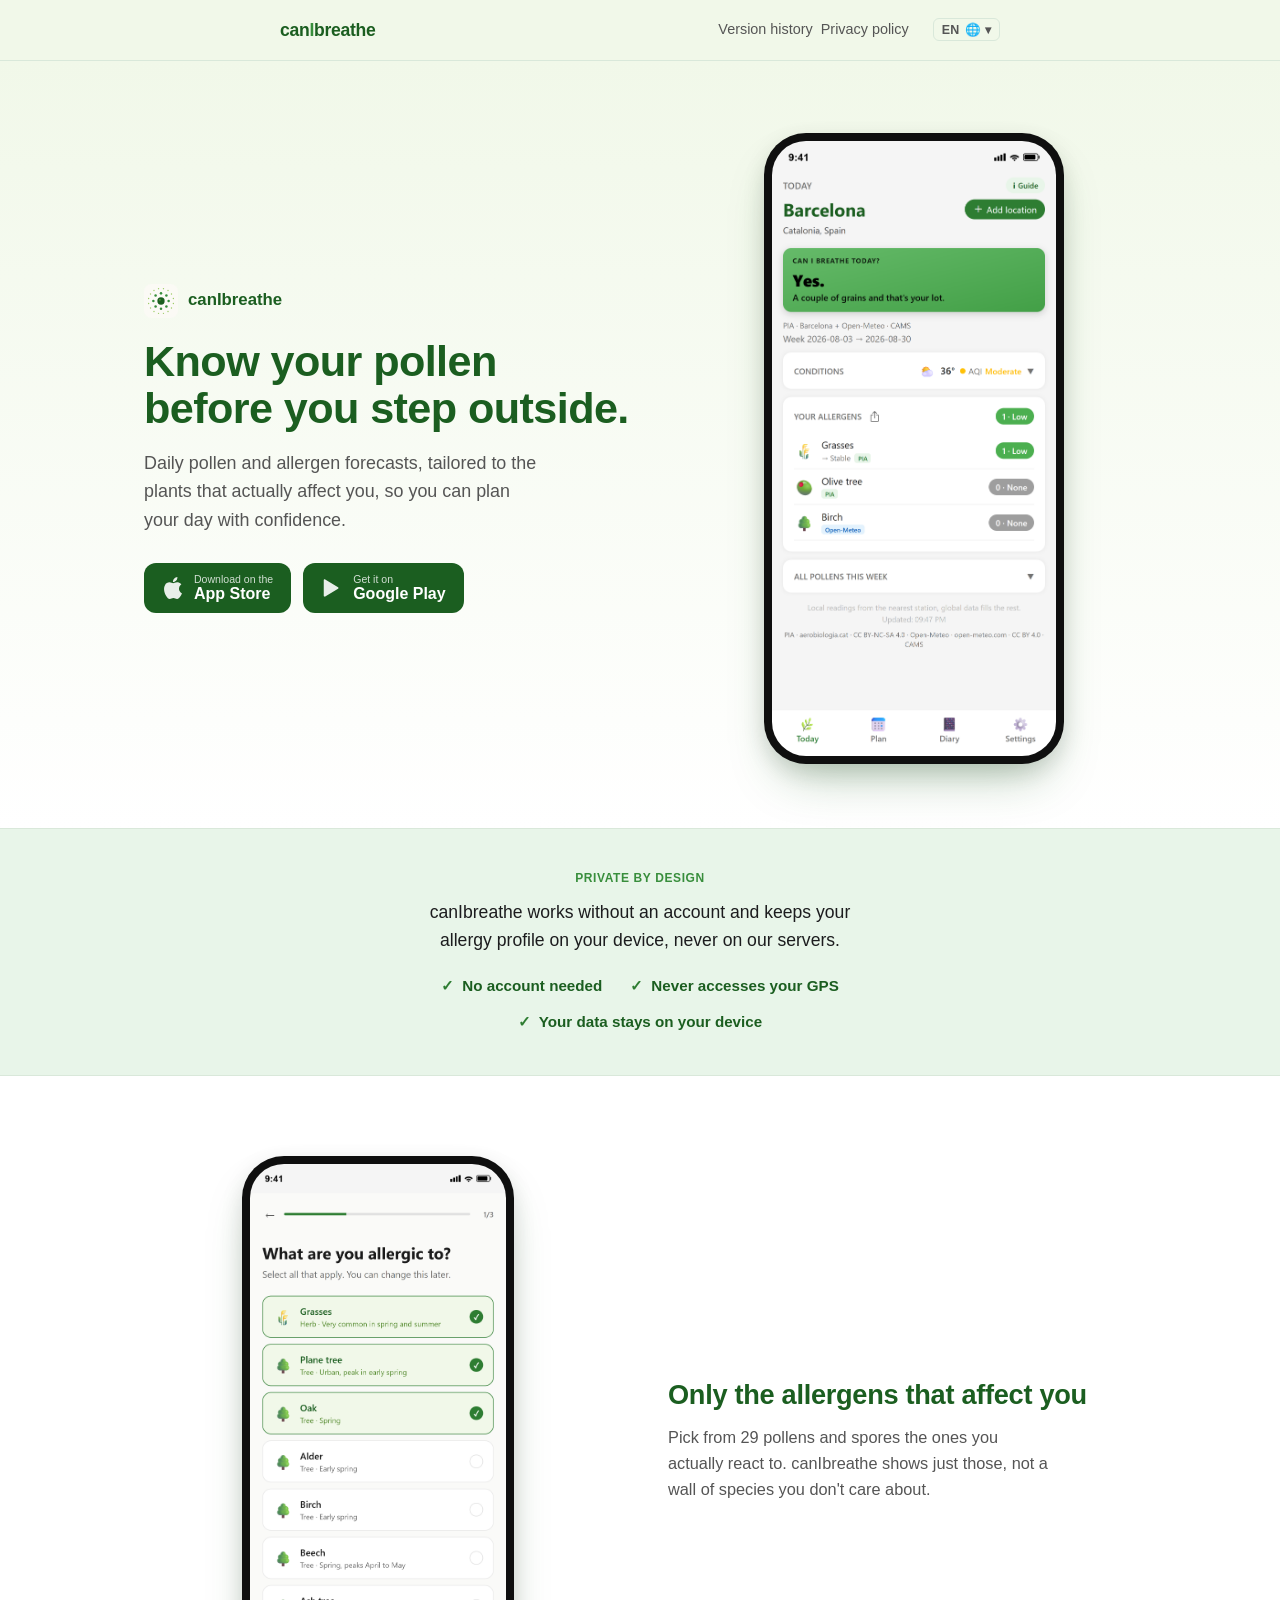
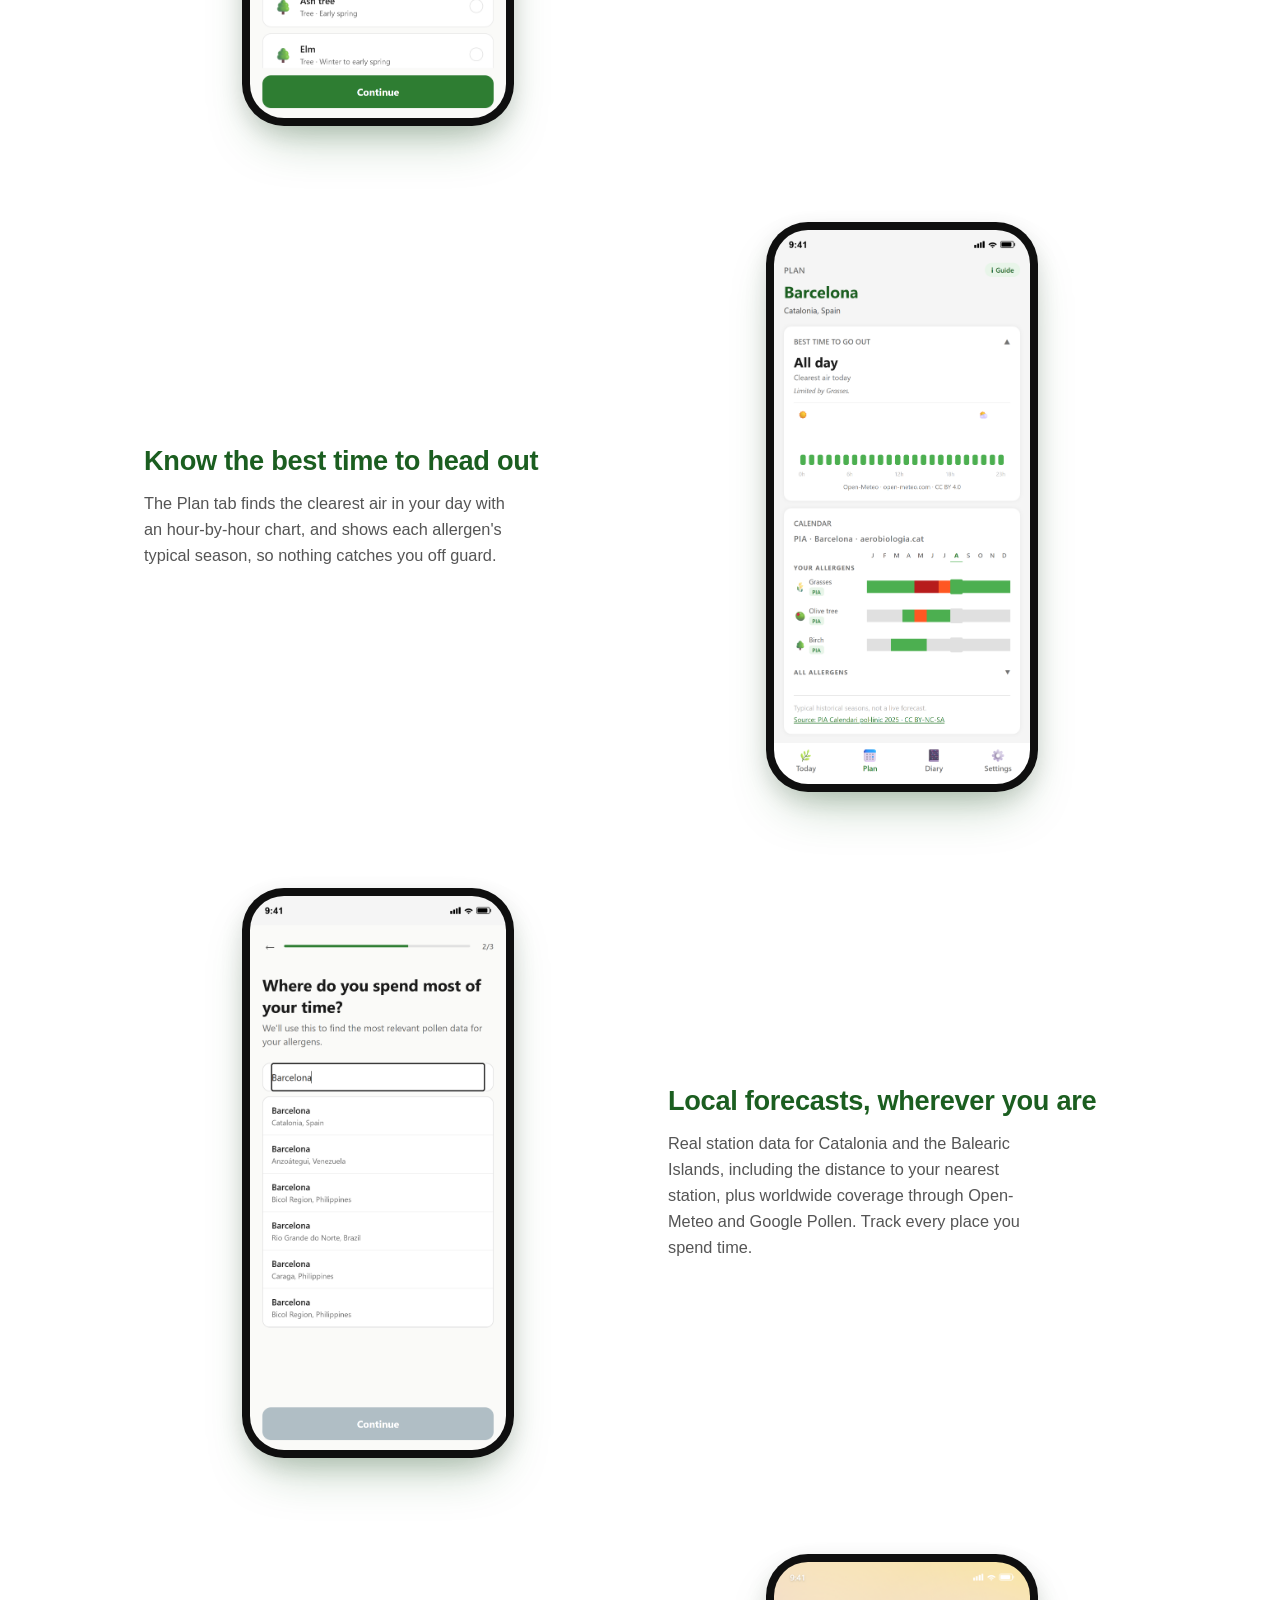
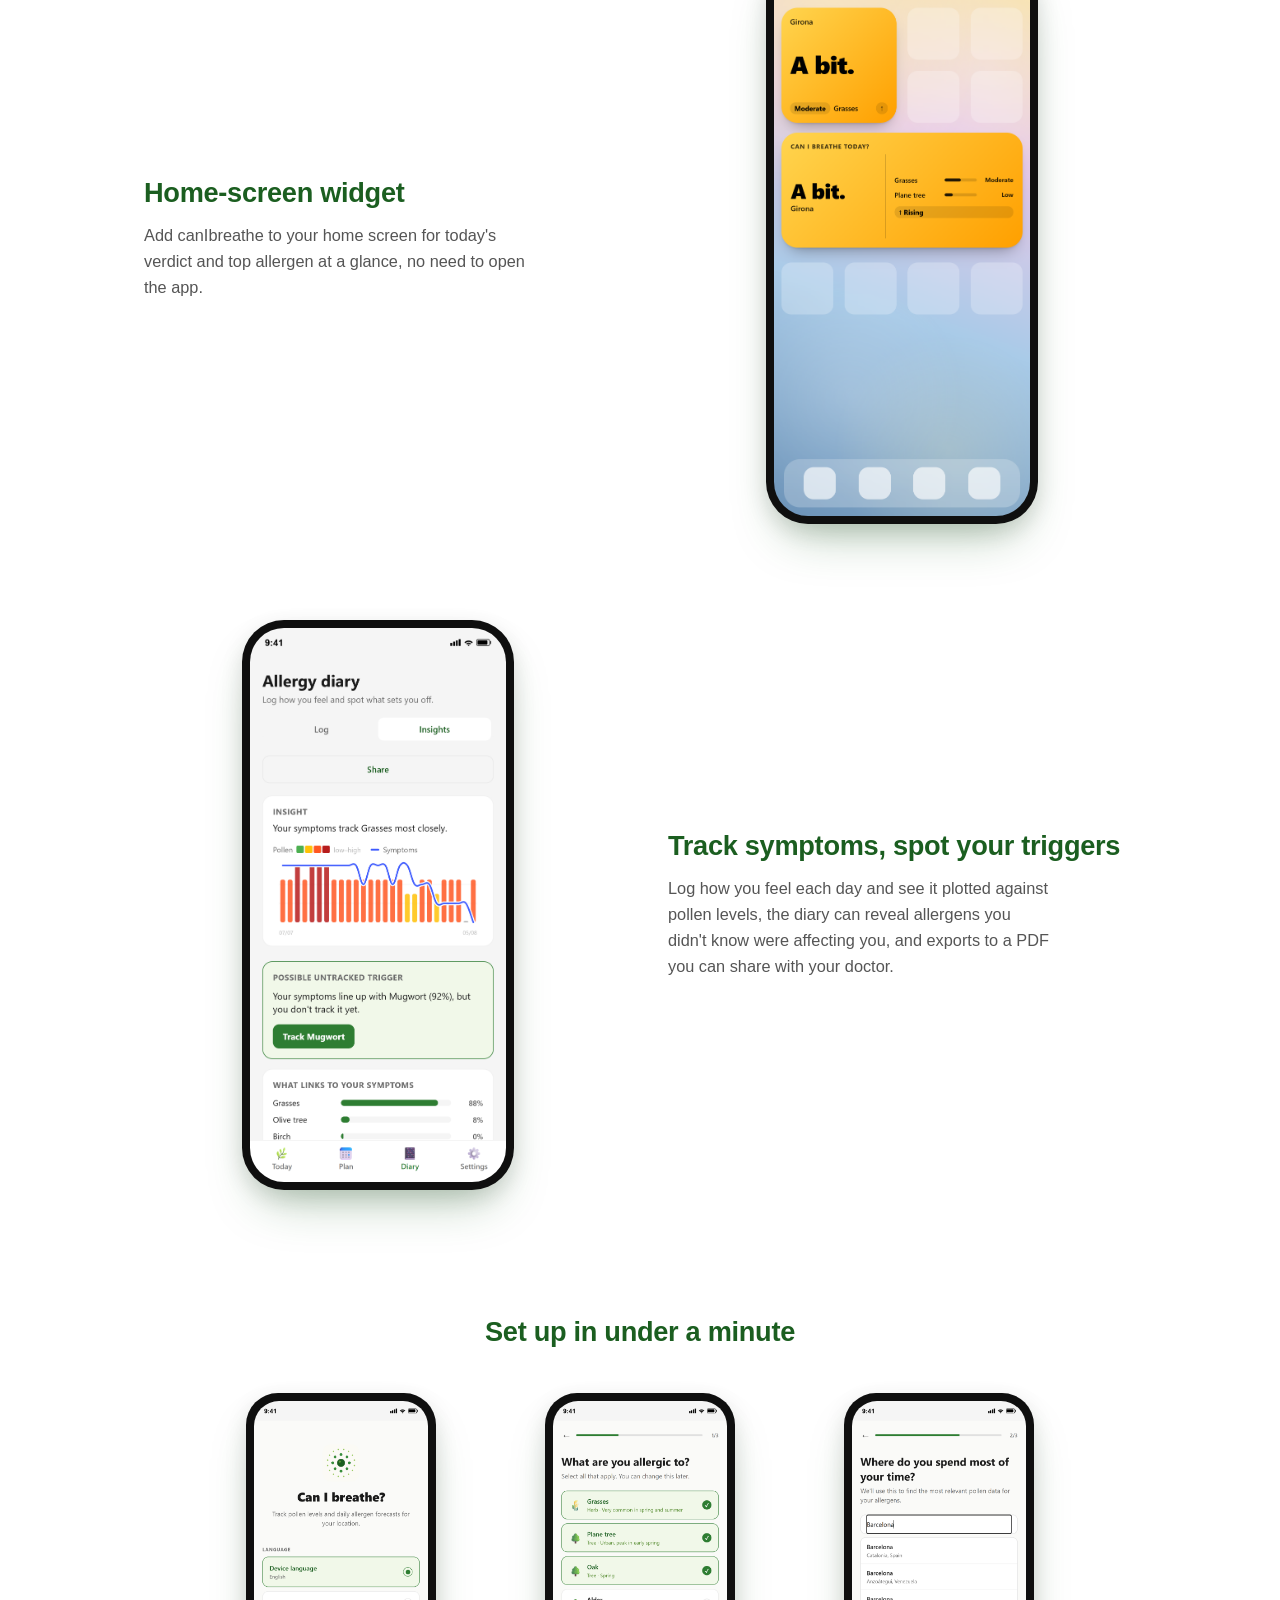
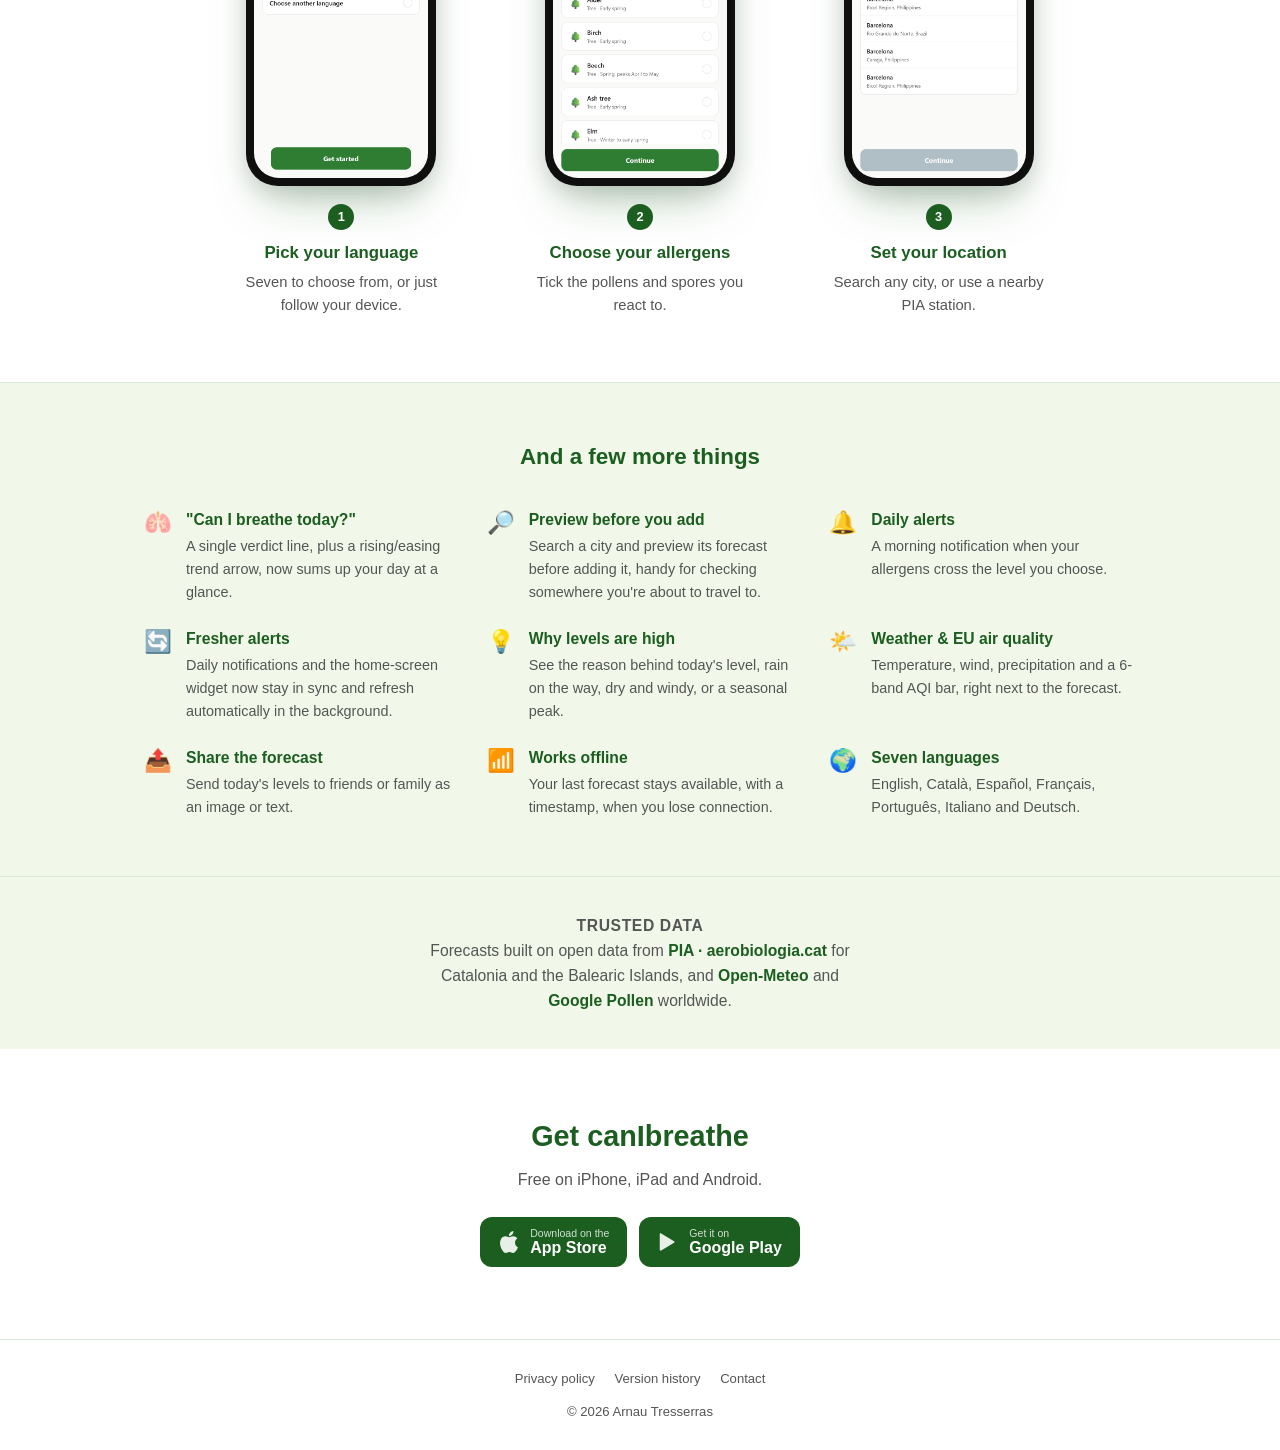
==== commit b1a91bd7: "Release of app version 1.5. Updated app features. Added changelog page. Updated screenshots" ====
--- a/index.html
+++ b/index.html
@@ -3,22 +3,22 @@
 <head>
   <meta charset="UTF-8" />
   <meta name="viewport" content="width=device-width, initial-scale=1.0" />
-  <title>canIbreathe — Previsió de pol·len i al·lèrgens</title>
+  <title>canIbreathe, Previsió de pol·len i al·lèrgens</title>
   <meta name="description" content="Previsions diàries de pol·len i al·lèrgens adaptades als que t'afecten. Disponible a Android." data-i18n-content="meta.description.index" />
   <meta property="og:type" content="website" />
   <meta property="og:url" content="https://canibreathe.app/" />
   <meta property="og:site_name" content="canIbreathe" />
-  <meta property="og:title" content="canIbreathe — Pollen &amp; Allergen Forecast" />
+  <meta property="og:title" content="canIbreathe, Pollen &amp; Allergen Forecast" />
   <meta property="og:description" content="Daily pollen and allergen forecasts tailored to the plants that affect you. Plan your day with confidence. Available on iOS and Android." />
   <meta property="og:image" content="https://canibreathe.app/og-image.png" />
   <meta property="og:image:width" content="1200" />
   <meta property="og:image:height" content="630" />
-  <meta property="og:image:alt" content="canIbreathe — daily pollen and allergen forecasts, tailored to you" />
+  <meta property="og:image:alt" content="canIbreathe, daily pollen and allergen forecasts, tailored to you" />
   <meta name="twitter:card" content="summary_large_image" />
-  <meta name="twitter:title" content="canIbreathe — Pollen &amp; Allergen Forecast" />
+  <meta name="twitter:title" content="canIbreathe, Pollen &amp; Allergen Forecast" />
   <meta name="twitter:description" content="Daily pollen and allergen forecasts tailored to the plants that affect you. Plan your day with confidence. Available on iOS and Android." />
   <meta name="twitter:image" content="https://canibreathe.app/og-image.png" />
-  <link rel="stylesheet" href="style.css" />
+  <link rel="stylesheet" href="style.css?v=4" />
   <link rel="icon" href="favicon.png" />
   <link rel="apple-touch-icon" href="apple-touch-icon-180.png" />
   <script>
@@ -36,6 +36,7 @@
     <div class="header-inner">
       <a class="logo" href="index.html">can<span>I</span>breathe</a>
       <nav>
+        <a href="changelog.html" data-i18n="nav.changelog">Historial de versions</a>
         <a href="privacy.html" data-i18n="nav.privacy">Política de privacitat</a>
         <div class="lang-switcher" aria-label="Canvia l'idioma" data-i18n-aria-label="lang-switcher.label">
           <button class="lang-toggle" aria-haspopup="listbox" aria-expanded="false">
@@ -66,7 +67,7 @@
             <span>canIbreathe</span>
           </div>
           <h1 data-i18n="hero.h1">Know your pollen before you step outside.</h1>
-          <p class="lead" data-i18n="hero.lead">Daily pollen and allergen forecasts, tailored to the plants that actually affect you — so you can plan your day with confidence.</p>
+          <p class="lead" data-i18n="hero.lead">Daily pollen and allergen forecasts, tailored to the plants that actually affect you, so you can plan your day with confidence.</p>
           <div class="store-row">
             <a class="store-btn" href="https://apps.apple.com/app/id6764886469" target="_blank" rel="noopener" onclick="posthog.capture('install_ios_clicked')">
               <svg class="store-glyph" xmlns="http://www.w3.org/2000/svg" viewBox="0 0 24 24" fill="currentColor" aria-hidden="true"><path d="M12.152 6.896c-.948 0-2.415-1.078-3.96-1.04-2.04.027-3.91 1.183-4.961 3.014-2.117 3.675-.546 9.103 1.519 12.09 1.013 1.454 2.208 3.09 3.792 3.039 1.52-.065 2.09-.987 3.935-.987 1.831 0 2.35.987 3.96.948 1.637-.026 2.676-1.48 3.676-2.948 1.156-1.688 1.636-3.325 1.662-3.415-.039-.013-3.182-1.221-3.22-4.857-.026-3.04 2.48-4.494 2.597-4.559-1.429-2.09-3.623-2.324-4.39-2.376-2-.156-3.675 1.09-4.61 1.09zM15.53 3.83c.843-1.012 1.4-2.427 1.245-3.83-1.207.052-2.662.805-3.532 1.818-.78.896-1.454 2.338-1.273 3.714 1.338.104 2.715-.688 3.559-1.701"/></svg>
@@ -88,7 +89,7 @@
     <section class="trust">
       <div class="wrap-narrow">
         <p class="eyebrow" data-i18n="trust.eyebrow">Private by design</p>
-        <p class="trust-lead" data-i18n="trust.lead">canIbreathe works without an account and keeps your allergy profile on your device — never on our servers.</p>
+        <p class="trust-lead" data-i18n="trust.lead">canIbreathe works without an account and keeps your allergy profile on your device, never on our servers.</p>
         <ul class="trust-points">
           <li><span class="tick" aria-hidden="true">✓</span><span data-i18n="trust.p1">No account needed</span></li>
           <li><span class="tick" aria-hidden="true">✓</span><span data-i18n="trust.p2">Never accesses your GPS</span></li>
@@ -104,21 +105,35 @@
           <div class="frow-media"><div class="device"><img src="screenshots/allergen_selector_en.png" data-shot="allergen_selector" alt="Allergen picker: choose the pollens you react to" loading="lazy"></div></div>
           <div class="frow-copy">
             <h2 data-i18n="f1.title">Only the allergens that affect you</h2>
-            <p data-i18n="f1.desc">Pick from 27 pollens and spores the ones you actually react to. canIbreathe shows just those — not a wall of species you don't care about.</p>
+            <p data-i18n="f1.desc">Pick from 27 pollens and spores the ones you actually react to. canIbreathe shows just those, not a wall of species you don't care about.</p>
           </div>
         </article>
         <article class="frow reverse reveal">
           <div class="frow-media"><div class="device"><img src="screenshots/plan_en.png" data-shot="plan" alt="Plan tab: best time to go out and pollen season calendar" loading="lazy"></div></div>
           <div class="frow-copy">
             <h2 data-i18n="f2.title">Know the best time to head out</h2>
-            <p data-i18n="f2.desc">The Plan tab finds the clearest air in your day with an hour-by-hour chart, and shows each allergen's typical season — so nothing catches you off guard.</p>
+            <p data-i18n="f2.desc">The Plan tab finds the clearest air in your day with an hour-by-hour chart, and shows each allergen's typical season, so nothing catches you off guard.</p>
           </div>
         </article>
         <article class="frow reveal">
           <div class="frow-media"><div class="device"><img src="screenshots/location_selector_en.png" data-shot="location_selector" alt="Location picker: choose the places you spend time" loading="lazy"></div></div>
           <div class="frow-copy">
             <h2 data-i18n="f3.title">Local forecasts, wherever you are</h2>
-            <p data-i18n="f3.desc">Real station data for Catalonia and the Balearic Islands — including the distance to your nearest station — with worldwide coverage through Open-Meteo. Track every place you spend time.</p>
+            <p data-i18n="f3.desc">Real station data for Catalonia and the Balearic Islands, including the distance to your nearest station, plus worldwide coverage through Open-Meteo and Google Pollen. Track every place you spend time.</p>
+          </div>
+        </article>
+        <article class="frow reverse reveal">
+          <div class="frow-media"><div class="device"><img src="screenshots/widget_en.png" data-shot="widget" alt="canIbreathe home-screen widget showing today's verdict and top allergen" loading="lazy"></div></div>
+          <div class="frow-copy">
+            <h2 data-i18n="f4.title">Home-screen widget</h2>
+            <p data-i18n="f4.desc">Add canIbreathe to your home screen for today's verdict and top allergen at a glance, no need to open the app.</p>
+          </div>
+        </article>
+        <article class="frow reveal">
+          <div class="frow-media"><div class="device"><img src="screenshots/diary_en.png" data-shot="diary" alt="canIbreathe allergy diary showing symptoms plotted against pollen levels" loading="lazy"></div></div>
+          <div class="frow-copy">
+            <h2 data-i18n="f5.title">Track symptoms, spot your triggers</h2>
+            <p data-i18n="f5.desc">Log how you feel each day and see it plotted against pollen levels, the diary can reveal allergens you didn't know were affecting you, and exports to a PDF you can share with your doctor.</p>
           </div>
         </article>
       </div>
@@ -133,7 +148,7 @@
             <div class="device device-sm"><img src="screenshots/language_en.png" data-shot="language" alt="Language selection screen" loading="lazy"></div>
             <span class="step-n">1</span>
             <strong data-i18n="setup.s1.title">Pick your language</strong>
-            <p data-i18n="setup.s1.desc">Seven to choose from — or just follow your device.</p>
+            <p data-i18n="setup.s1.desc">Seven to choose from, or just follow your device.</p>
           </li>
           <li class="reveal">
             <div class="device device-sm"><img src="screenshots/allergen_selector_en.png" data-shot="allergen_selector" alt="Allergen selection screen" loading="lazy"></div>
@@ -156,8 +171,11 @@
       <div class="wrap">
         <h2 data-i18n="more.title">And a few more things</h2>
         <ul class="more-grid">
+          <li><span class="more-icon" aria-hidden="true">🫁</span><div><strong data-i18n="more.verdict.title">"Can I breathe today?"</strong><p data-i18n="more.verdict.desc">A single verdict line, plus a rising/easing trend arrow, now sums up your day at a glance.</p></div></li>
+          <li><span class="more-icon" aria-hidden="true">🔎</span><div><strong data-i18n="more.preview.title">Preview before you add</strong><p data-i18n="more.preview.desc">Search a city and preview its forecast before adding it, handy for checking somewhere you're about to travel to.</p></div></li>
           <li><span class="more-icon" aria-hidden="true">🔔</span><div><strong data-i18n="more.alerts.title">Daily alerts</strong><p data-i18n="more.alerts.desc">A morning notification when your allergens cross the level you choose.</p></div></li>
-          <li><span class="more-icon" aria-hidden="true">💡</span><div><strong data-i18n="more.why.title">Why levels are high</strong><p data-i18n="more.why.desc">See the reason behind today's level — rain on the way, dry and windy, or a seasonal peak.</p></div></li>
+          <li><span class="more-icon" aria-hidden="true">🔄</span><div><strong data-i18n="more.freshness.title">Fresher alerts</strong><p data-i18n="more.freshness.desc">Daily notifications and the home-screen widget now stay in sync and refresh automatically in the background.</p></div></li>
+          <li><span class="more-icon" aria-hidden="true">💡</span><div><strong data-i18n="more.why.title">Why levels are high</strong><p data-i18n="more.why.desc">See the reason behind today's level, rain on the way, dry and windy, or a seasonal peak.</p></div></li>
           <li><span class="more-icon" aria-hidden="true">🌤️</span><div><strong data-i18n="more.conditions.title">Weather &amp; EU air quality</strong><p data-i18n="more.conditions.desc">Temperature, wind, precipitation and a 6-band AQI bar, right next to the forecast.</p></div></li>
           <li><span class="more-icon" aria-hidden="true">📤</span><div><strong data-i18n="more.share.title">Share the forecast</strong><p data-i18n="more.share.desc">Send today's levels to friends or family as an image or text.</p></div></li>
           <li><span class="more-icon" aria-hidden="true">📶</span><div><strong data-i18n="more.offline.title">Works offline</strong><p data-i18n="more.offline.desc">Your last forecast stays available, with a timestamp, when you lose connection.</p></div></li>
@@ -195,11 +213,12 @@
 
   <footer>
     <a href="privacy.html" data-i18n="footer.privacy">Política de privacitat</a>
+    <a href="changelog.html" data-i18n="nav.changelog">Historial de versions</a>
     <a href="mailto:arnautresserras@gmail.com" data-i18n="footer.contact">Contacte</a>
     <p style="margin-top: 12px;" data-i18n="footer.copy">&copy; 2026 Arnau Tresserras</p>
   </footer>
 
-  <script src="i18n.js?v=2"></script>
+  <script src="i18n.js?v=4"></script>
   <script>
     // Progressive scroll-reveal for feature rows
     (function () {
--- a/style.css
+++ b/style.css
@@ -380,6 +380,26 @@
   color: var(--text);
 }
 
+/* ── Version history page ── */
+.changelog-version {
+  margin-bottom: 36px;
+}
+
+.changelog-version h2 {
+  font-size: 1.15rem;
+  font-weight: 800;
+  color: var(--green-dark);
+  margin: 0 0 14px;
+  padding-bottom: 6px;
+  border-bottom: 1px solid var(--border);
+}
+
+.changelog-items { list-style: none; display: flex; flex-direction: column; gap: 14px; }
+.changelog-items li { display: flex; gap: 14px; align-items: flex-start; }
+.changelog-items .more-icon { font-size: 1.3rem; line-height: 1.4; flex-shrink: 0; }
+.changelog-items strong { display: block; font-size: 0.95rem; color: var(--text); margin-bottom: 2px; }
+.changelog-items p { font-size: 0.9rem; color: var(--text-secondary); margin: 0; }
+
 /* ── Lang switcher ── */
 .lang-switcher {
   position: relative;
@@ -474,7 +494,9 @@
 @media (max-width: 500px) {
   .hero h1 { font-size: 2rem; }
   .frow-copy h2 { font-size: 1.45rem; }
-  header { padding: 0 16px; }
+  header { padding: 10px 16px; }
+  .header-inner { flex-wrap: wrap; height: auto; row-gap: 10px; }
+  nav { width: 100%; flex-wrap: wrap; justify-content: center; gap: 10px 14px; }
   nav a { font-size: 0.82rem; }
   .store-row { justify-content: center; }
 }
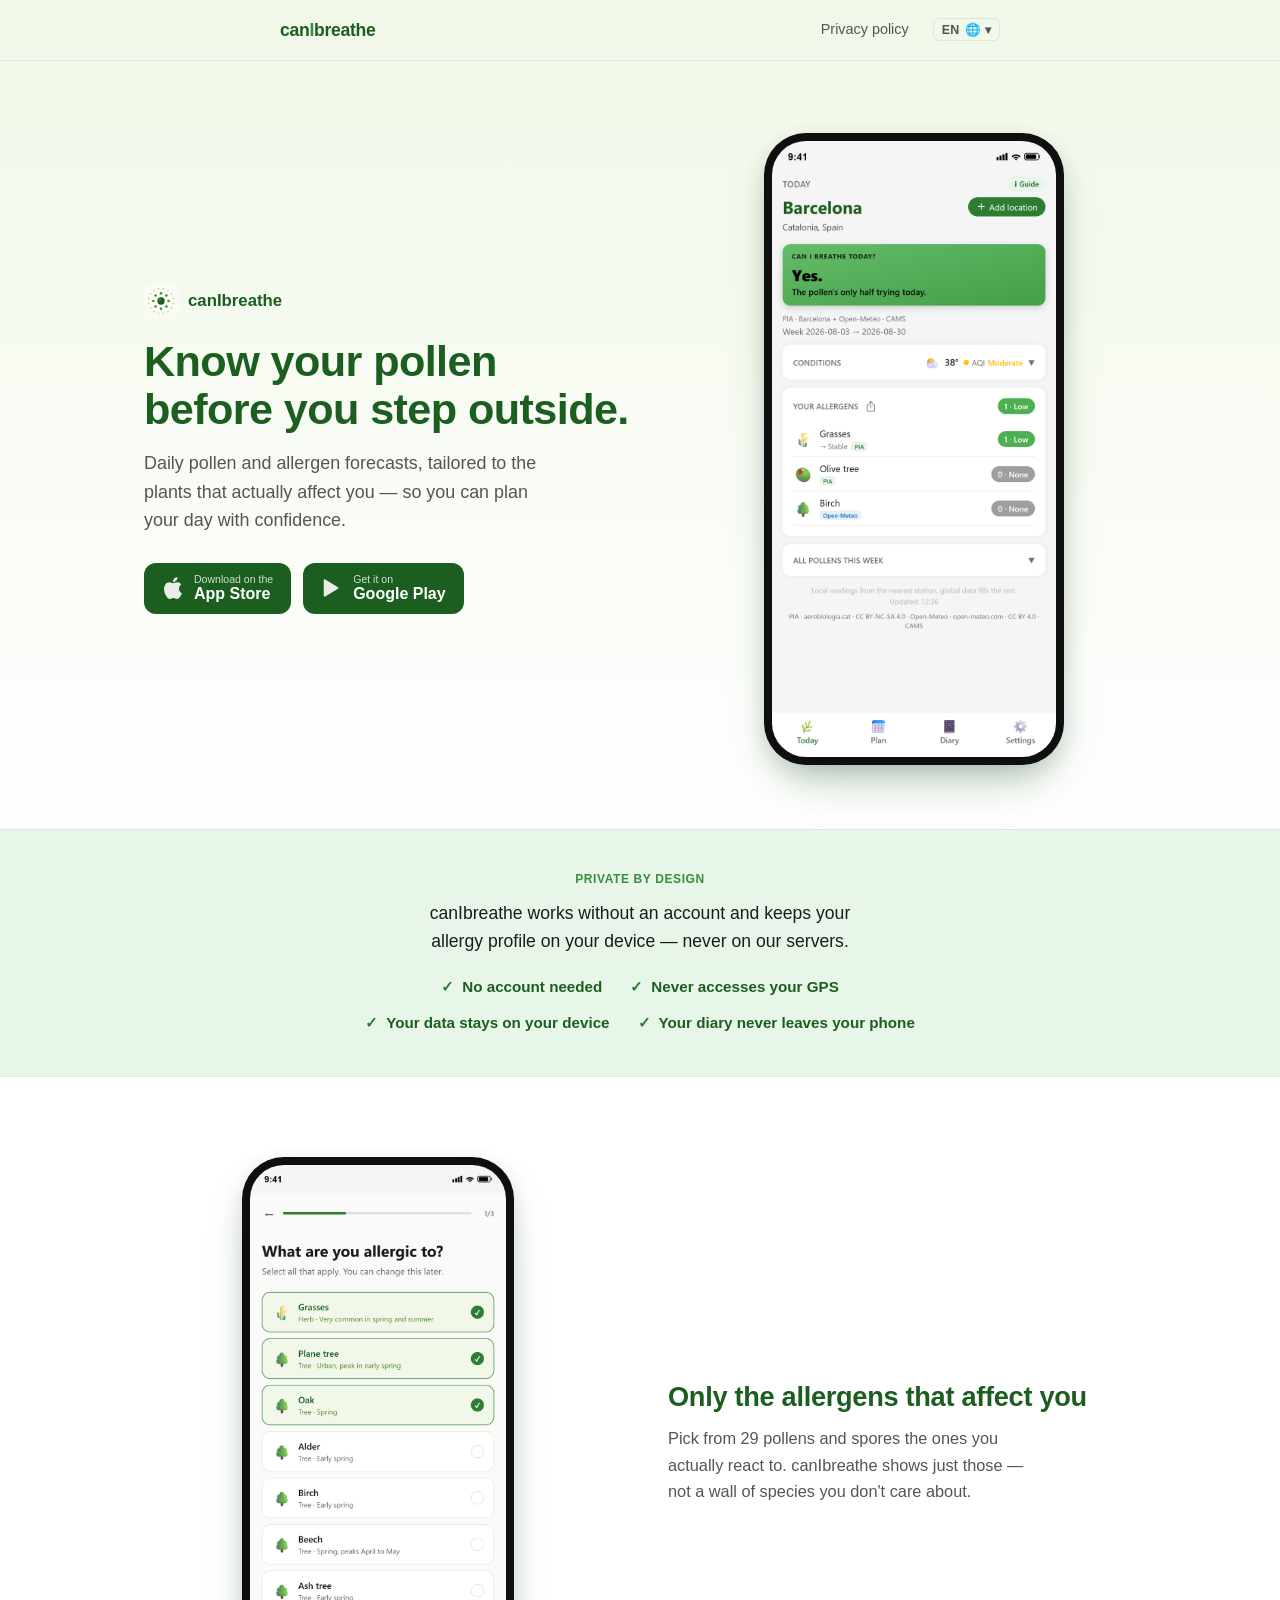
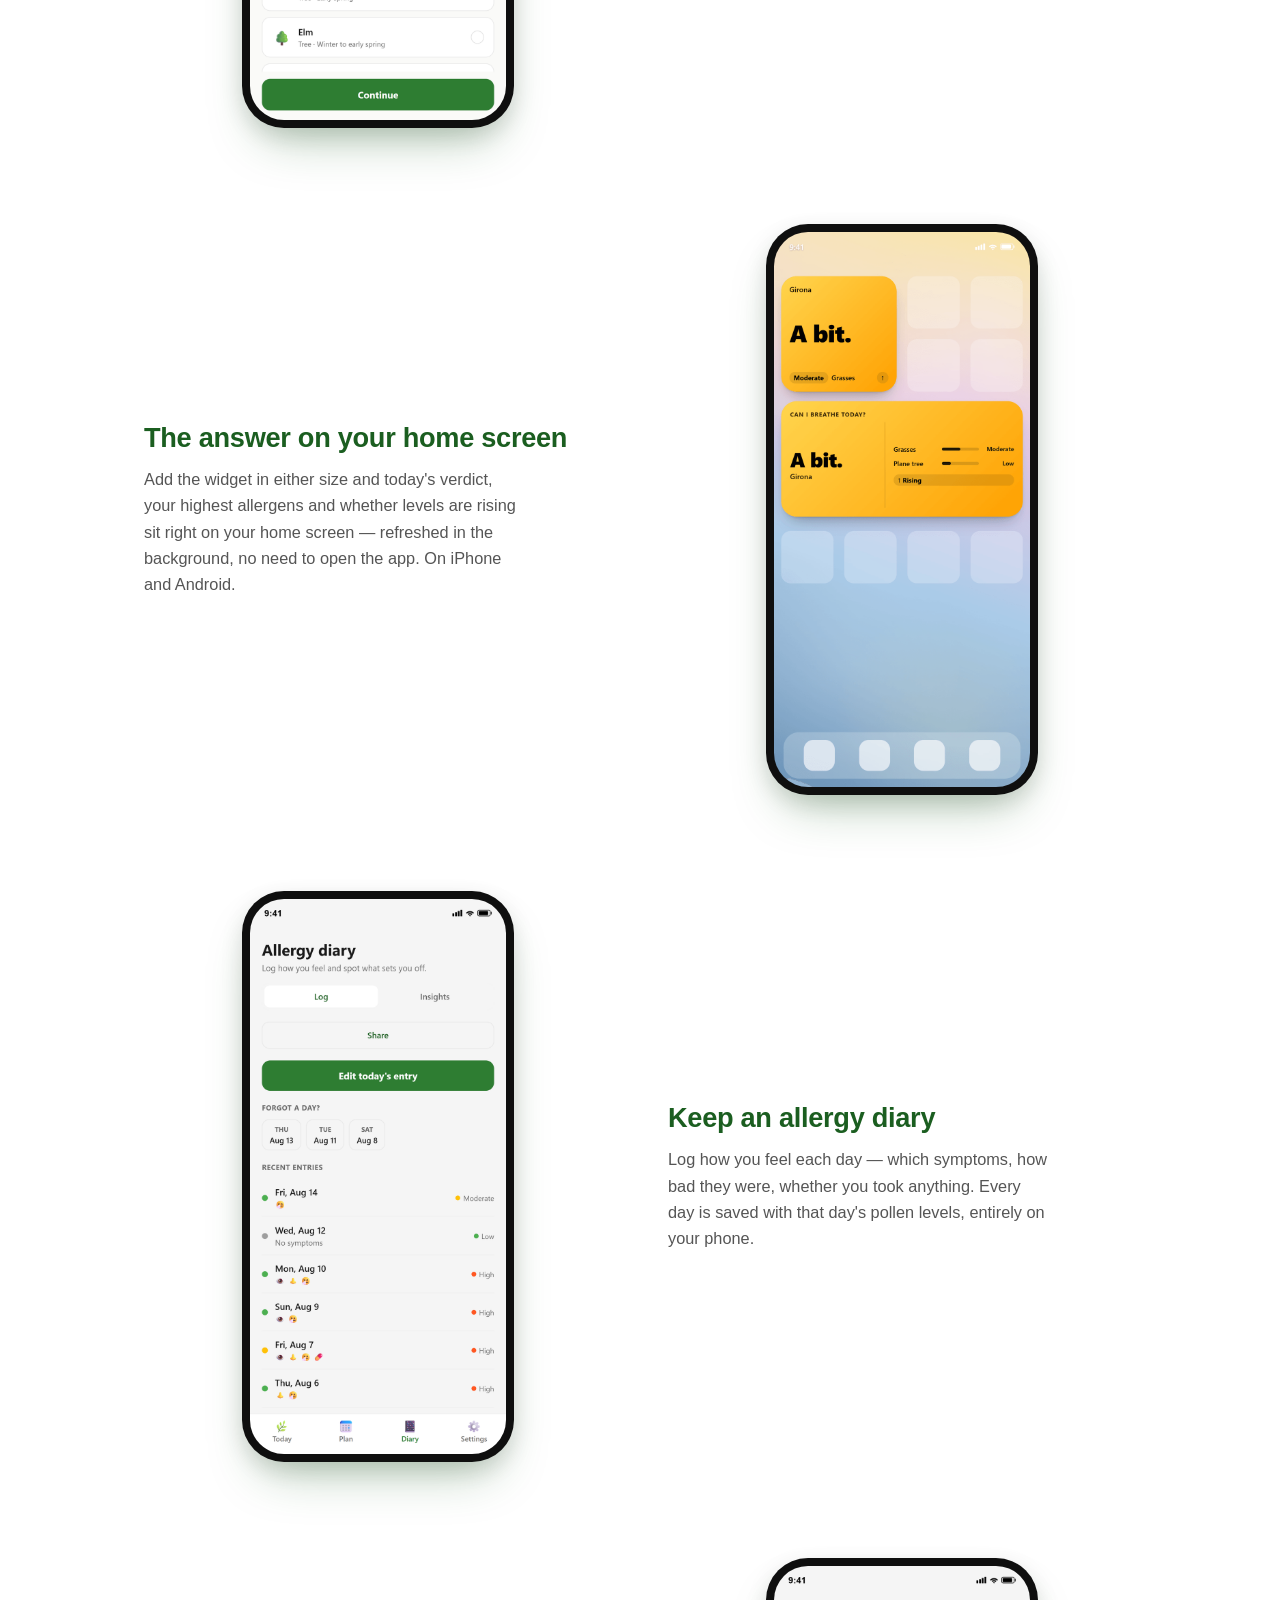
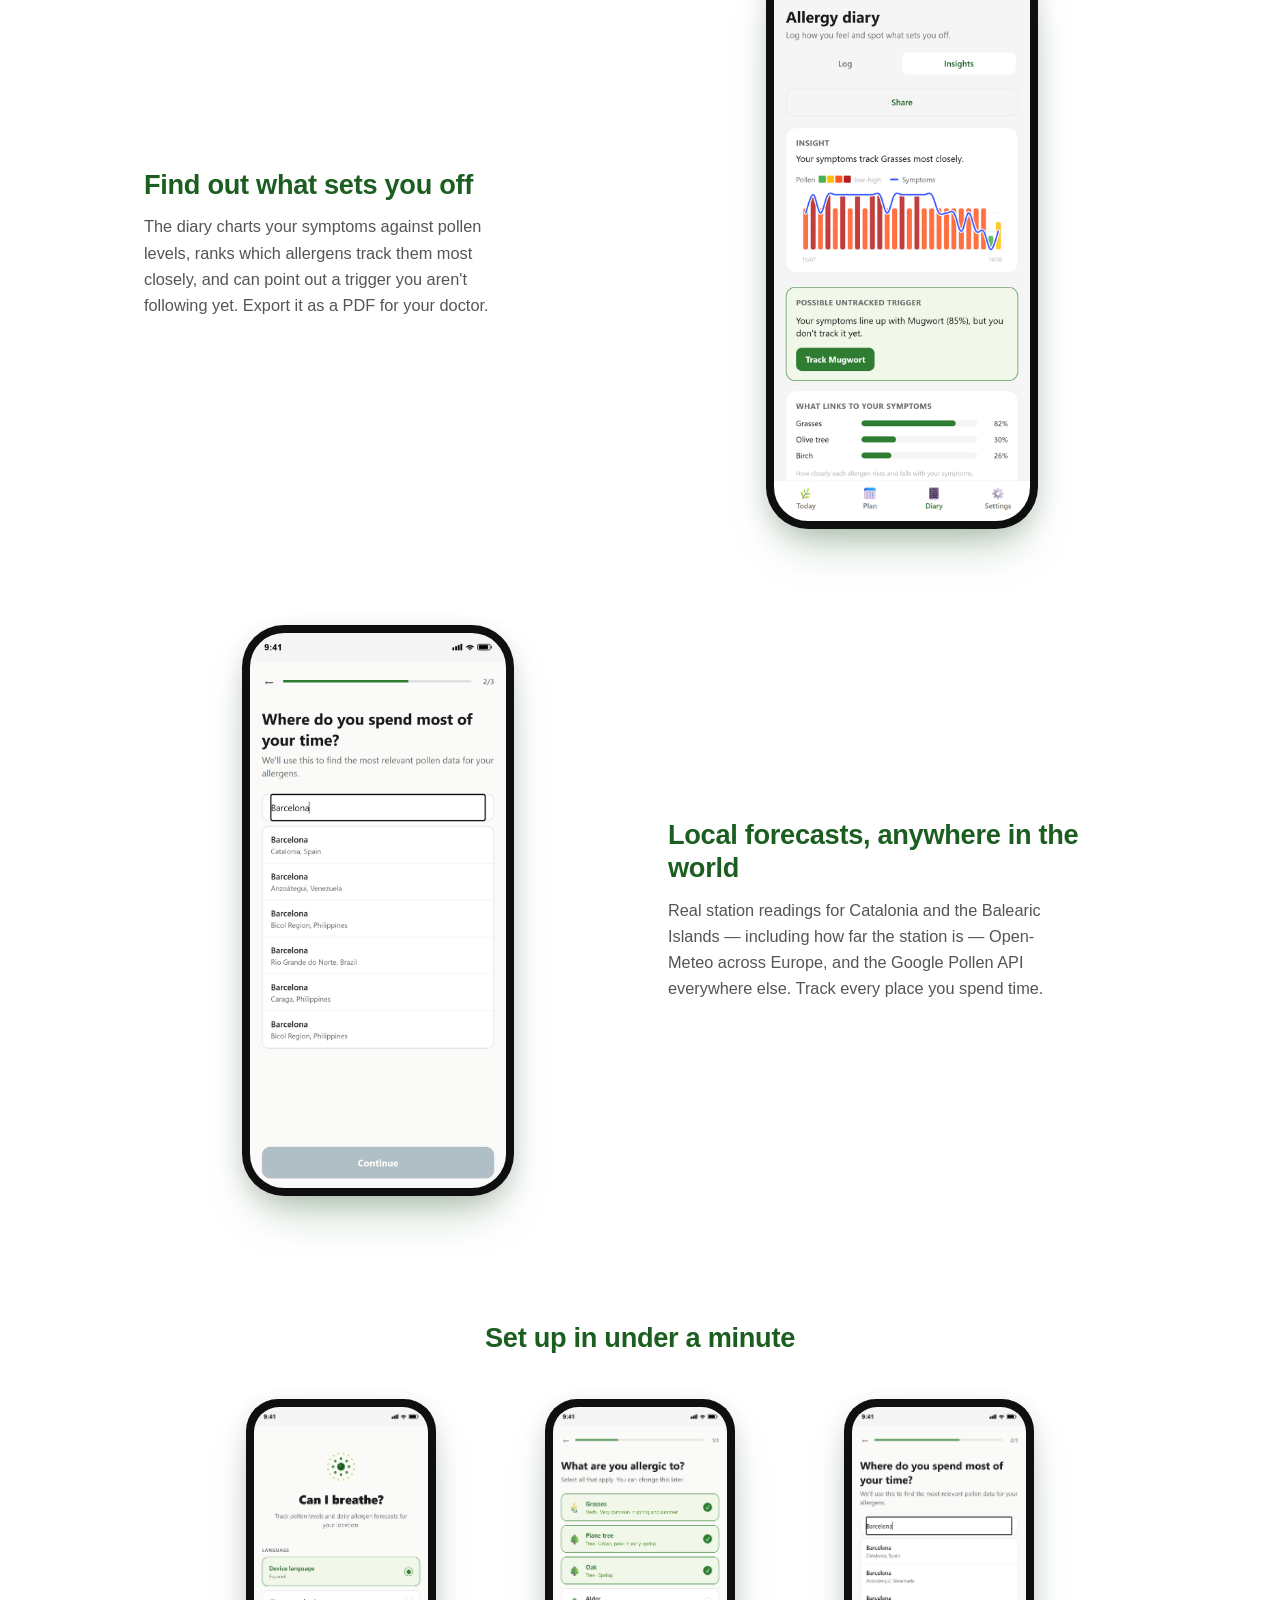
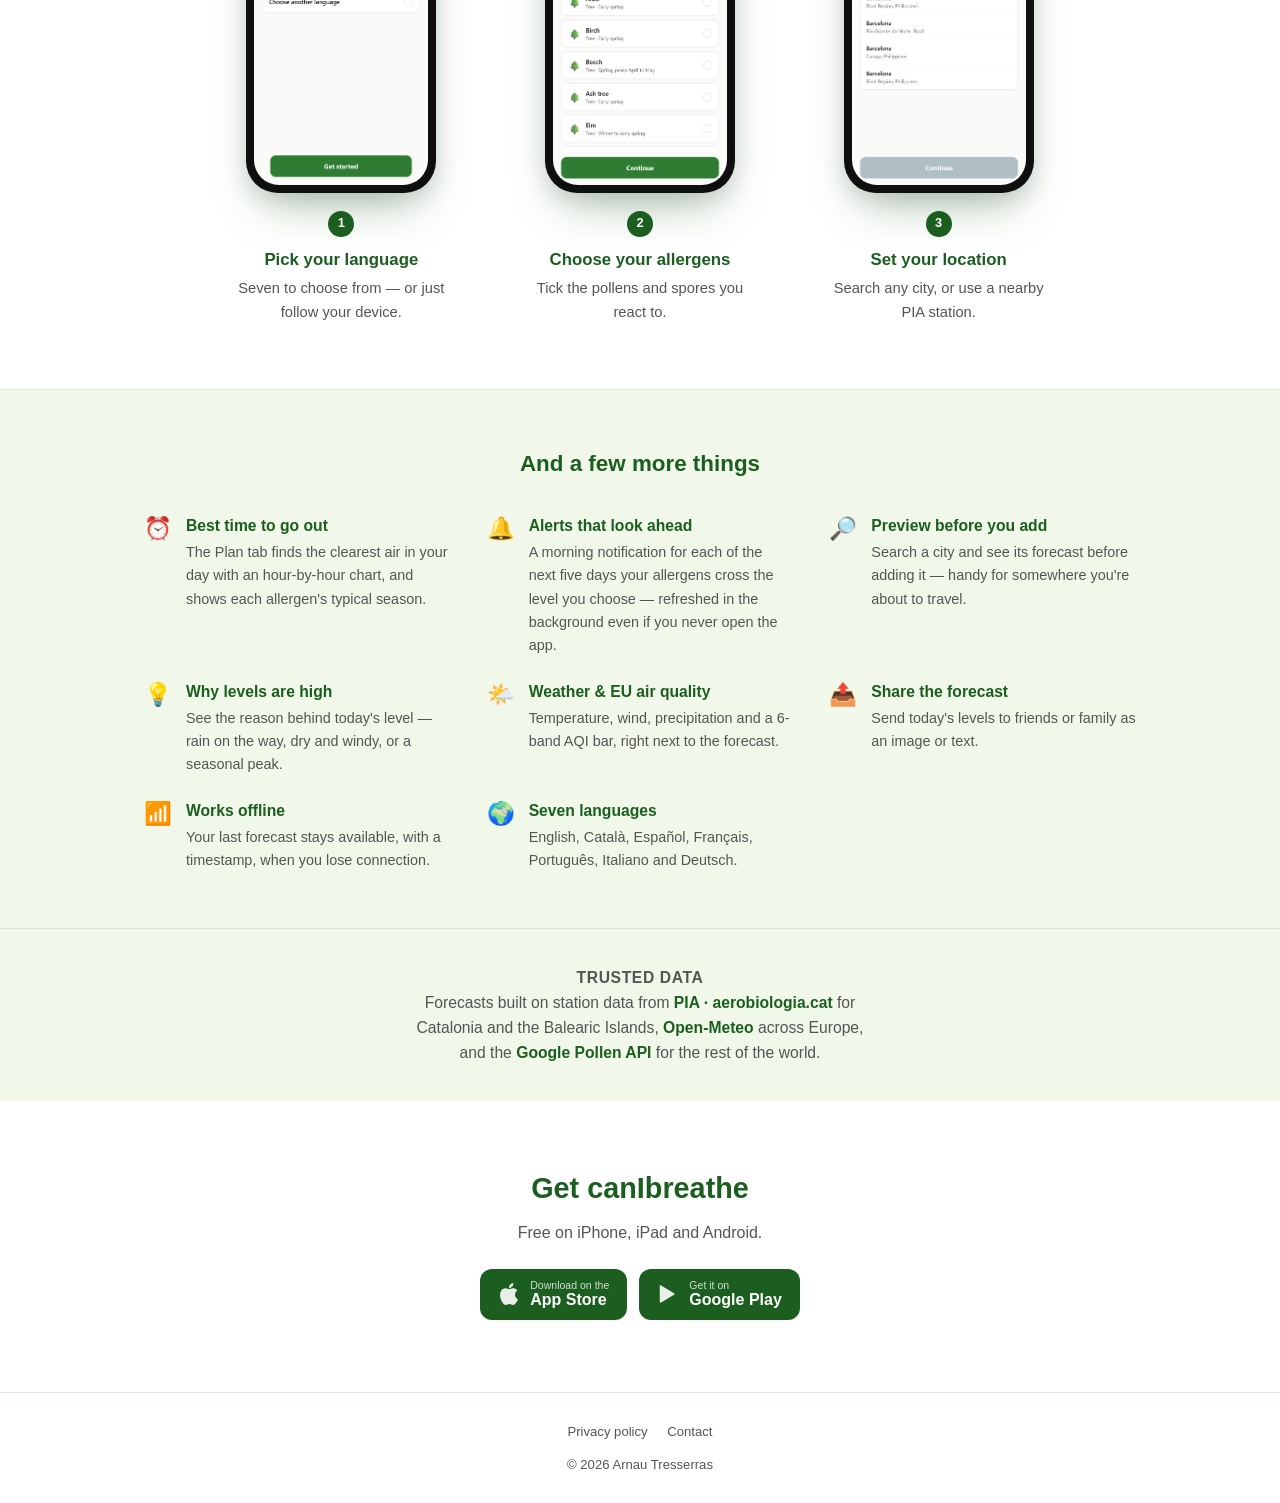
==== commit fff9ede1: "content: update the site to app release 1.5 The page was still describing 1.3: no diary, no widget, " ====
--- a/index.html
+++ b/index.html
@@ -3,20 +3,20 @@
 <head>
   <meta charset="UTF-8" />
   <meta name="viewport" content="width=device-width, initial-scale=1.0" />
-  <title>canIbreathe, Previsió de pol·len i al·lèrgens</title>
-  <meta name="description" content="Previsions diàries de pol·len i al·lèrgens adaptades als que t'afecten. Disponible a Android." data-i18n-content="meta.description.index" />
+  <title>canIbreathe — Previsió de pol·len i al·lèrgens</title>
+  <meta name="description" content="Previsions diàries de pol·len i al·lèrgens, a tot el món, adaptades als que t'afecten. Disponible per a iOS i Android." data-i18n-content="meta.description.index" />
   <meta property="og:type" content="website" />
   <meta property="og:url" content="https://canibreathe.app/" />
   <meta property="og:site_name" content="canIbreathe" />
-  <meta property="og:title" content="canIbreathe, Pollen &amp; Allergen Forecast" />
-  <meta property="og:description" content="Daily pollen and allergen forecasts tailored to the plants that affect you. Plan your day with confidence. Available on iOS and Android." />
+  <meta property="og:title" content="canIbreathe — Pollen &amp; Allergen Forecast" />
+  <meta property="og:description" content="Daily pollen and allergen forecasts worldwide, tailored to the plants that affect you, plus an allergy diary that shows what sets you off. Free on iOS and Android." />
   <meta property="og:image" content="https://canibreathe.app/og-image.png" />
   <meta property="og:image:width" content="1200" />
   <meta property="og:image:height" content="630" />
-  <meta property="og:image:alt" content="canIbreathe, daily pollen and allergen forecasts, tailored to you" />
+  <meta property="og:image:alt" content="canIbreathe — daily pollen and allergen forecasts, tailored to you" />
   <meta name="twitter:card" content="summary_large_image" />
-  <meta name="twitter:title" content="canIbreathe, Pollen &amp; Allergen Forecast" />
-  <meta name="twitter:description" content="Daily pollen and allergen forecasts tailored to the plants that affect you. Plan your day with confidence. Available on iOS and Android." />
+  <meta name="twitter:title" content="canIbreathe — Pollen &amp; Allergen Forecast" />
+  <meta name="twitter:description" content="Daily pollen and allergen forecasts worldwide, tailored to the plants that affect you, plus an allergy diary that shows what sets you off. Free on iOS and Android." />
   <meta name="twitter:image" content="https://canibreathe.app/og-image.png" />
   <link rel="stylesheet" href="style.css?v=4" />
   <link rel="icon" href="favicon.png" />
@@ -36,7 +36,6 @@
     <div class="header-inner">
       <a class="logo" href="index.html">can<span>I</span>breathe</a>
       <nav>
-        <a href="changelog.html" data-i18n="nav.changelog">Historial de versions</a>
         <a href="privacy.html" data-i18n="nav.privacy">Política de privacitat</a>
         <div class="lang-switcher" aria-label="Canvia l'idioma" data-i18n-aria-label="lang-switcher.label">
           <button class="lang-toggle" aria-haspopup="listbox" aria-expanded="false">
@@ -67,7 +66,7 @@
             <span>canIbreathe</span>
           </div>
           <h1 data-i18n="hero.h1">Know your pollen before you step outside.</h1>
-          <p class="lead" data-i18n="hero.lead">Daily pollen and allergen forecasts, tailored to the plants that actually affect you, so you can plan your day with confidence.</p>
+          <p class="lead" data-i18n="hero.lead">Daily pollen and allergen forecasts, tailored to the plants that actually affect you — so you can plan your day with confidence.</p>
           <div class="store-row">
             <a class="store-btn" href="https://apps.apple.com/app/id6764886469" target="_blank" rel="noopener" onclick="posthog.capture('install_ios_clicked')">
               <svg class="store-glyph" xmlns="http://www.w3.org/2000/svg" viewBox="0 0 24 24" fill="currentColor" aria-hidden="true"><path d="M12.152 6.896c-.948 0-2.415-1.078-3.96-1.04-2.04.027-3.91 1.183-4.961 3.014-2.117 3.675-.546 9.103 1.519 12.09 1.013 1.454 2.208 3.09 3.792 3.039 1.52-.065 2.09-.987 3.935-.987 1.831 0 2.35.987 3.96.948 1.637-.026 2.676-1.48 3.676-2.948 1.156-1.688 1.636-3.325 1.662-3.415-.039-.013-3.182-1.221-3.22-4.857-.026-3.04 2.48-4.494 2.597-4.559-1.429-2.09-3.623-2.324-4.39-2.376-2-.156-3.675 1.09-4.61 1.09zM15.53 3.83c.843-1.012 1.4-2.427 1.245-3.83-1.207.052-2.662.805-3.532 1.818-.78.896-1.454 2.338-1.273 3.714 1.338.104 2.715-.688 3.559-1.701"/></svg>
@@ -80,7 +79,7 @@
           </div>
         </div>
         <div class="hero-media">
-          <div class="device"><img src="screenshots/today_en.png" data-shot="today" alt="canIbreathe forecast screen showing today's pollen levels for your allergens" loading="eager"></div>
+          <div class="device"><img src="screenshots/today_en.png" data-shot="today" alt="canIbreathe Today screen answering &quot;Can I breathe today?&quot; above the levels for your allergens" loading="eager"></div>
         </div>
       </div>
     </section>
@@ -89,11 +88,12 @@
     <section class="trust">
       <div class="wrap-narrow">
         <p class="eyebrow" data-i18n="trust.eyebrow">Private by design</p>
-        <p class="trust-lead" data-i18n="trust.lead">canIbreathe works without an account and keeps your allergy profile on your device, never on our servers.</p>
+        <p class="trust-lead" data-i18n="trust.lead">canIbreathe works without an account and keeps your allergy profile on your device — never on our servers.</p>
         <ul class="trust-points">
           <li><span class="tick" aria-hidden="true">✓</span><span data-i18n="trust.p1">No account needed</span></li>
           <li><span class="tick" aria-hidden="true">✓</span><span data-i18n="trust.p2">Never accesses your GPS</span></li>
           <li><span class="tick" aria-hidden="true">✓</span><span data-i18n="trust.p3">Your data stays on your device</span></li>
+          <li><span class="tick" aria-hidden="true">✓</span><span data-i18n="trust.p4">Your diary never leaves your phone</span></li>
         </ul>
       </div>
     </section>
@@ -105,35 +105,35 @@
           <div class="frow-media"><div class="device"><img src="screenshots/allergen_selector_en.png" data-shot="allergen_selector" alt="Allergen picker: choose the pollens you react to" loading="lazy"></div></div>
           <div class="frow-copy">
             <h2 data-i18n="f1.title">Only the allergens that affect you</h2>
-            <p data-i18n="f1.desc">Pick from 27 pollens and spores the ones you actually react to. canIbreathe shows just those, not a wall of species you don't care about.</p>
+            <p data-i18n="f1.desc">Pick from 29 pollens and spores the ones you actually react to. canIbreathe shows just those — not a wall of species you don't care about.</p>
           </div>
         </article>
         <article class="frow reverse reveal">
-          <div class="frow-media"><div class="device"><img src="screenshots/plan_en.png" data-shot="plan" alt="Plan tab: best time to go out and pollen season calendar" loading="lazy"></div></div>
-          <div class="frow-copy">
-            <h2 data-i18n="f2.title">Know the best time to head out</h2>
-            <p data-i18n="f2.desc">The Plan tab finds the clearest air in your day with an hour-by-hour chart, and shows each allergen's typical season, so nothing catches you off guard.</p>
+          <div class="frow-media"><div class="device"><img src="screenshots/widget_en.png" data-shot="widget" alt="Home screen with the canIbreathe widget in both sizes, showing today's verdict and top allergens" loading="lazy"></div></div>
+          <div class="frow-copy">
+            <h2 data-i18n="fwidget.title">The answer on your home screen</h2>
+            <p data-i18n="fwidget.desc">Add the widget in either size and today's verdict, your highest allergens and whether levels are rising sit right on your home screen — refreshed in the background, no need to open the app. On iPhone and Android.</p>
+          </div>
+        </article>
+        <article class="frow reveal">
+          <div class="frow-media"><div class="device"><img src="screenshots/diary_en.png" data-shot="diary" alt="Allergy diary: a day-by-day log of symptoms, severity and medication" loading="lazy"></div></div>
+          <div class="frow-copy">
+            <h2 data-i18n="f2.title">Keep an allergy diary</h2>
+            <p data-i18n="f2.desc">Log how you feel each day — symptoms, how bad they were, whether you took anything. Every day is saved with that day's pollen levels, entirely on your phone.</p>
+          </div>
+        </article>
+        <article class="frow reverse reveal">
+          <div class="frow-media"><div class="device"><img src="screenshots/insights_en.png" data-shot="insights" alt="Diary insights: symptoms charted against pollen levels, with a possible untracked trigger" loading="lazy"></div></div>
+          <div class="frow-copy">
+            <h2 data-i18n="f3.title">Find out what sets you off</h2>
+            <p data-i18n="f3.desc">The diary charts your symptoms against pollen levels, ranks which allergens track them most closely, and can point out a trigger you aren't following yet. Export it as a PDF for your doctor.</p>
           </div>
         </article>
         <article class="frow reveal">
           <div class="frow-media"><div class="device"><img src="screenshots/location_selector_en.png" data-shot="location_selector" alt="Location picker: choose the places you spend time" loading="lazy"></div></div>
           <div class="frow-copy">
-            <h2 data-i18n="f3.title">Local forecasts, wherever you are</h2>
-            <p data-i18n="f3.desc">Real station data for Catalonia and the Balearic Islands, including the distance to your nearest station, plus worldwide coverage through Open-Meteo and Google Pollen. Track every place you spend time.</p>
-          </div>
-        </article>
-        <article class="frow reverse reveal">
-          <div class="frow-media"><div class="device"><img src="screenshots/widget_en.png" data-shot="widget" alt="canIbreathe home-screen widget showing today's verdict and top allergen" loading="lazy"></div></div>
-          <div class="frow-copy">
-            <h2 data-i18n="f4.title">Home-screen widget</h2>
-            <p data-i18n="f4.desc">Add canIbreathe to your home screen for today's verdict and top allergen at a glance, no need to open the app.</p>
-          </div>
-        </article>
-        <article class="frow reveal">
-          <div class="frow-media"><div class="device"><img src="screenshots/diary_en.png" data-shot="diary" alt="canIbreathe allergy diary showing symptoms plotted against pollen levels" loading="lazy"></div></div>
-          <div class="frow-copy">
-            <h2 data-i18n="f5.title">Track symptoms, spot your triggers</h2>
-            <p data-i18n="f5.desc">Log how you feel each day and see it plotted against pollen levels, the diary can reveal allergens you didn't know were affecting you, and exports to a PDF you can share with your doctor.</p>
+            <h2 data-i18n="f4.title">Local forecasts, anywhere in the world</h2>
+            <p data-i18n="f4.desc">Real station readings for Catalonia and the Balearic Islands — including how far the station is — Open-Meteo across Europe, and Google Pollen everywhere else. Track every place you spend time.</p>
           </div>
         </article>
       </div>
@@ -148,7 +148,7 @@
             <div class="device device-sm"><img src="screenshots/language_en.png" data-shot="language" alt="Language selection screen" loading="lazy"></div>
             <span class="step-n">1</span>
             <strong data-i18n="setup.s1.title">Pick your language</strong>
-            <p data-i18n="setup.s1.desc">Seven to choose from, or just follow your device.</p>
+            <p data-i18n="setup.s1.desc">Seven to choose from — or just follow your device.</p>
           </li>
           <li class="reveal">
             <div class="device device-sm"><img src="screenshots/allergen_selector_en.png" data-shot="allergen_selector" alt="Allergen selection screen" loading="lazy"></div>
@@ -171,11 +171,10 @@
       <div class="wrap">
         <h2 data-i18n="more.title">And a few more things</h2>
         <ul class="more-grid">
-          <li><span class="more-icon" aria-hidden="true">🫁</span><div><strong data-i18n="more.verdict.title">"Can I breathe today?"</strong><p data-i18n="more.verdict.desc">A single verdict line, plus a rising/easing trend arrow, now sums up your day at a glance.</p></div></li>
-          <li><span class="more-icon" aria-hidden="true">🔎</span><div><strong data-i18n="more.preview.title">Preview before you add</strong><p data-i18n="more.preview.desc">Search a city and preview its forecast before adding it, handy for checking somewhere you're about to travel to.</p></div></li>
-          <li><span class="more-icon" aria-hidden="true">🔔</span><div><strong data-i18n="more.alerts.title">Daily alerts</strong><p data-i18n="more.alerts.desc">A morning notification when your allergens cross the level you choose.</p></div></li>
-          <li><span class="more-icon" aria-hidden="true">🔄</span><div><strong data-i18n="more.freshness.title">Fresher alerts</strong><p data-i18n="more.freshness.desc">Daily notifications and the home-screen widget now stay in sync and refresh automatically in the background.</p></div></li>
-          <li><span class="more-icon" aria-hidden="true">💡</span><div><strong data-i18n="more.why.title">Why levels are high</strong><p data-i18n="more.why.desc">See the reason behind today's level, rain on the way, dry and windy, or a seasonal peak.</p></div></li>
+          <li><span class="more-icon" aria-hidden="true">⏰</span><div><strong data-i18n="more.best.title">Best time to go out</strong><p data-i18n="more.best.desc">The Plan tab finds the clearest air in your day with an hour-by-hour chart, and shows each allergen's typical season.</p></div></li>
+          <li><span class="more-icon" aria-hidden="true">🔔</span><div><strong data-i18n="more.alerts.title">Alerts that look ahead</strong><p data-i18n="more.alerts.desc">A morning notification for each of the next five days your allergens cross the level you choose — refreshed in the background even if you never open the app.</p></div></li>
+          <li><span class="more-icon" aria-hidden="true">🔎</span><div><strong data-i18n="more.preview.title">Preview before you add</strong><p data-i18n="more.preview.desc">Search a city and see its forecast before adding it — handy for somewhere you're about to travel.</p></div></li>
+          <li><span class="more-icon" aria-hidden="true">💡</span><div><strong data-i18n="more.why.title">Why levels are high</strong><p data-i18n="more.why.desc">See the reason behind today's level — rain on the way, dry and windy, or a seasonal peak.</p></div></li>
           <li><span class="more-icon" aria-hidden="true">🌤️</span><div><strong data-i18n="more.conditions.title">Weather &amp; EU air quality</strong><p data-i18n="more.conditions.desc">Temperature, wind, precipitation and a 6-band AQI bar, right next to the forecast.</p></div></li>
           <li><span class="more-icon" aria-hidden="true">📤</span><div><strong data-i18n="more.share.title">Share the forecast</strong><p data-i18n="more.share.desc">Send today's levels to friends or family as an image or text.</p></div></li>
           <li><span class="more-icon" aria-hidden="true">📶</span><div><strong data-i18n="more.offline.title">Works offline</strong><p data-i18n="more.offline.desc">Your last forecast stays available, with a timestamp, when you lose connection.</p></div></li>
@@ -188,7 +187,7 @@
     <section class="sources">
       <div class="wrap-narrow">
         <p class="eyebrow" data-i18n="sources.eyebrow">Trusted data</p>
-        <p data-i18n="sources.text">Forecasts built on open data from <strong>PIA · aerobiologia.cat</strong> for Catalonia and the Balearic Islands, and <strong>Open-Meteo</strong> worldwide.</p>
+        <p data-i18n="sources.text">Forecasts built on station data from <strong>PIA · aerobiologia.cat</strong> for Catalonia and the Balearic Islands, <strong>Open-Meteo</strong> across Europe, and the <strong>Google Pollen API</strong> for the rest of the world.</p>
       </div>
     </section>
 
@@ -213,7 +212,6 @@
 
   <footer>
     <a href="privacy.html" data-i18n="footer.privacy">Política de privacitat</a>
-    <a href="changelog.html" data-i18n="nav.changelog">Historial de versions</a>
     <a href="mailto:arnautresserras@gmail.com" data-i18n="footer.contact">Contacte</a>
     <p style="margin-top: 12px;" data-i18n="footer.copy">&copy; 2026 Arnau Tresserras</p>
   </footer>
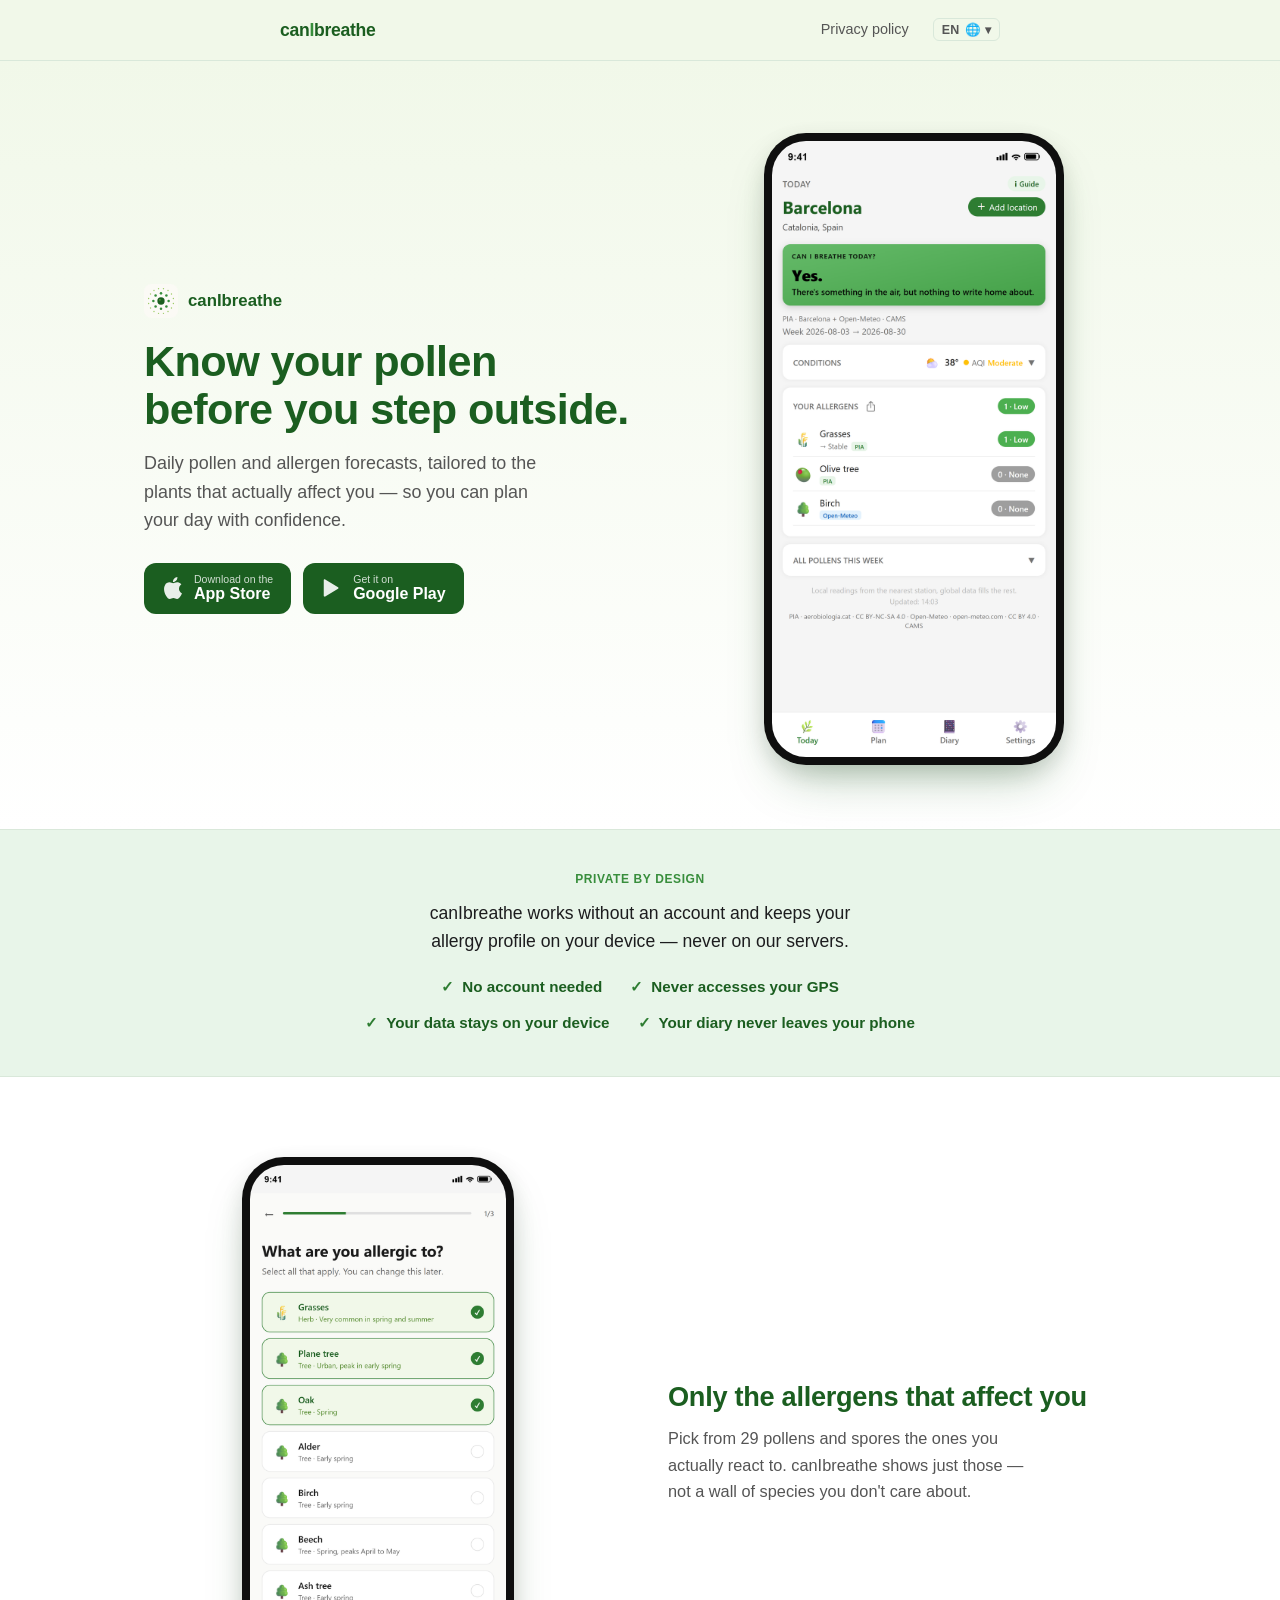
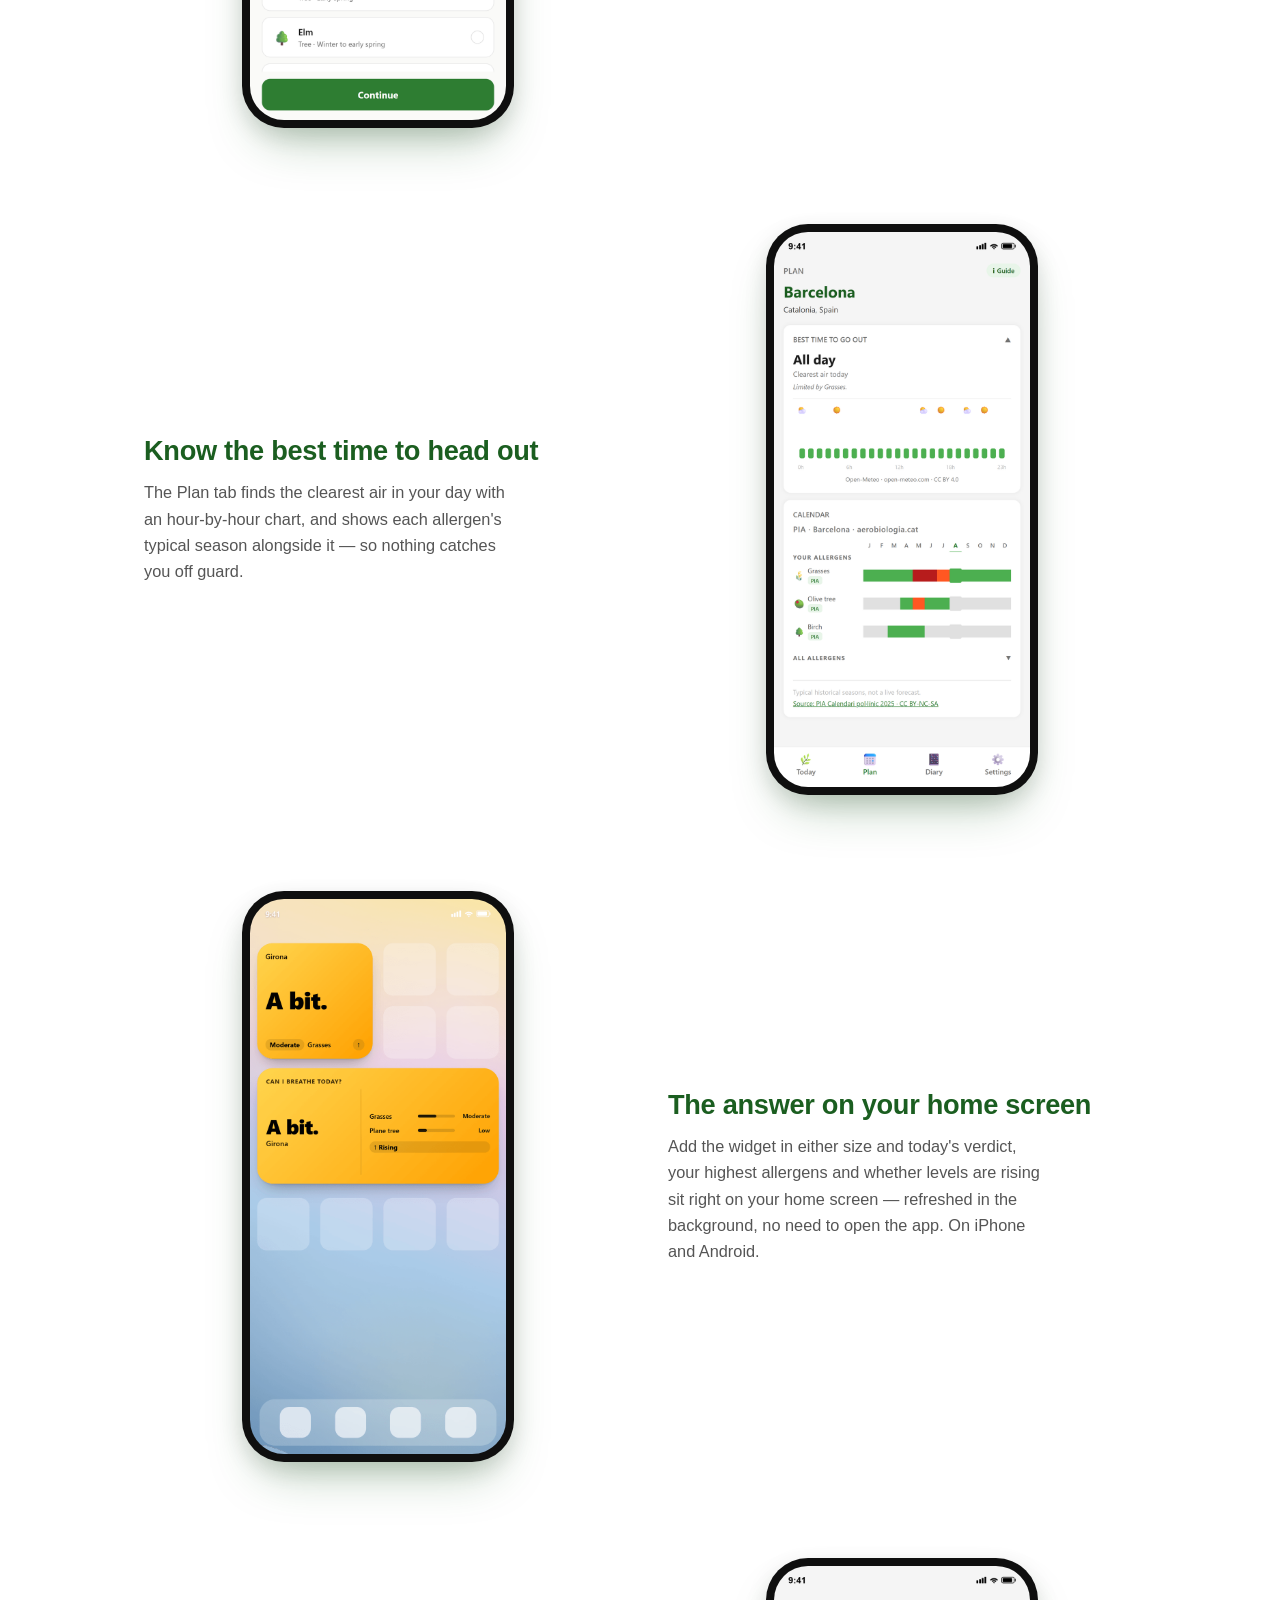
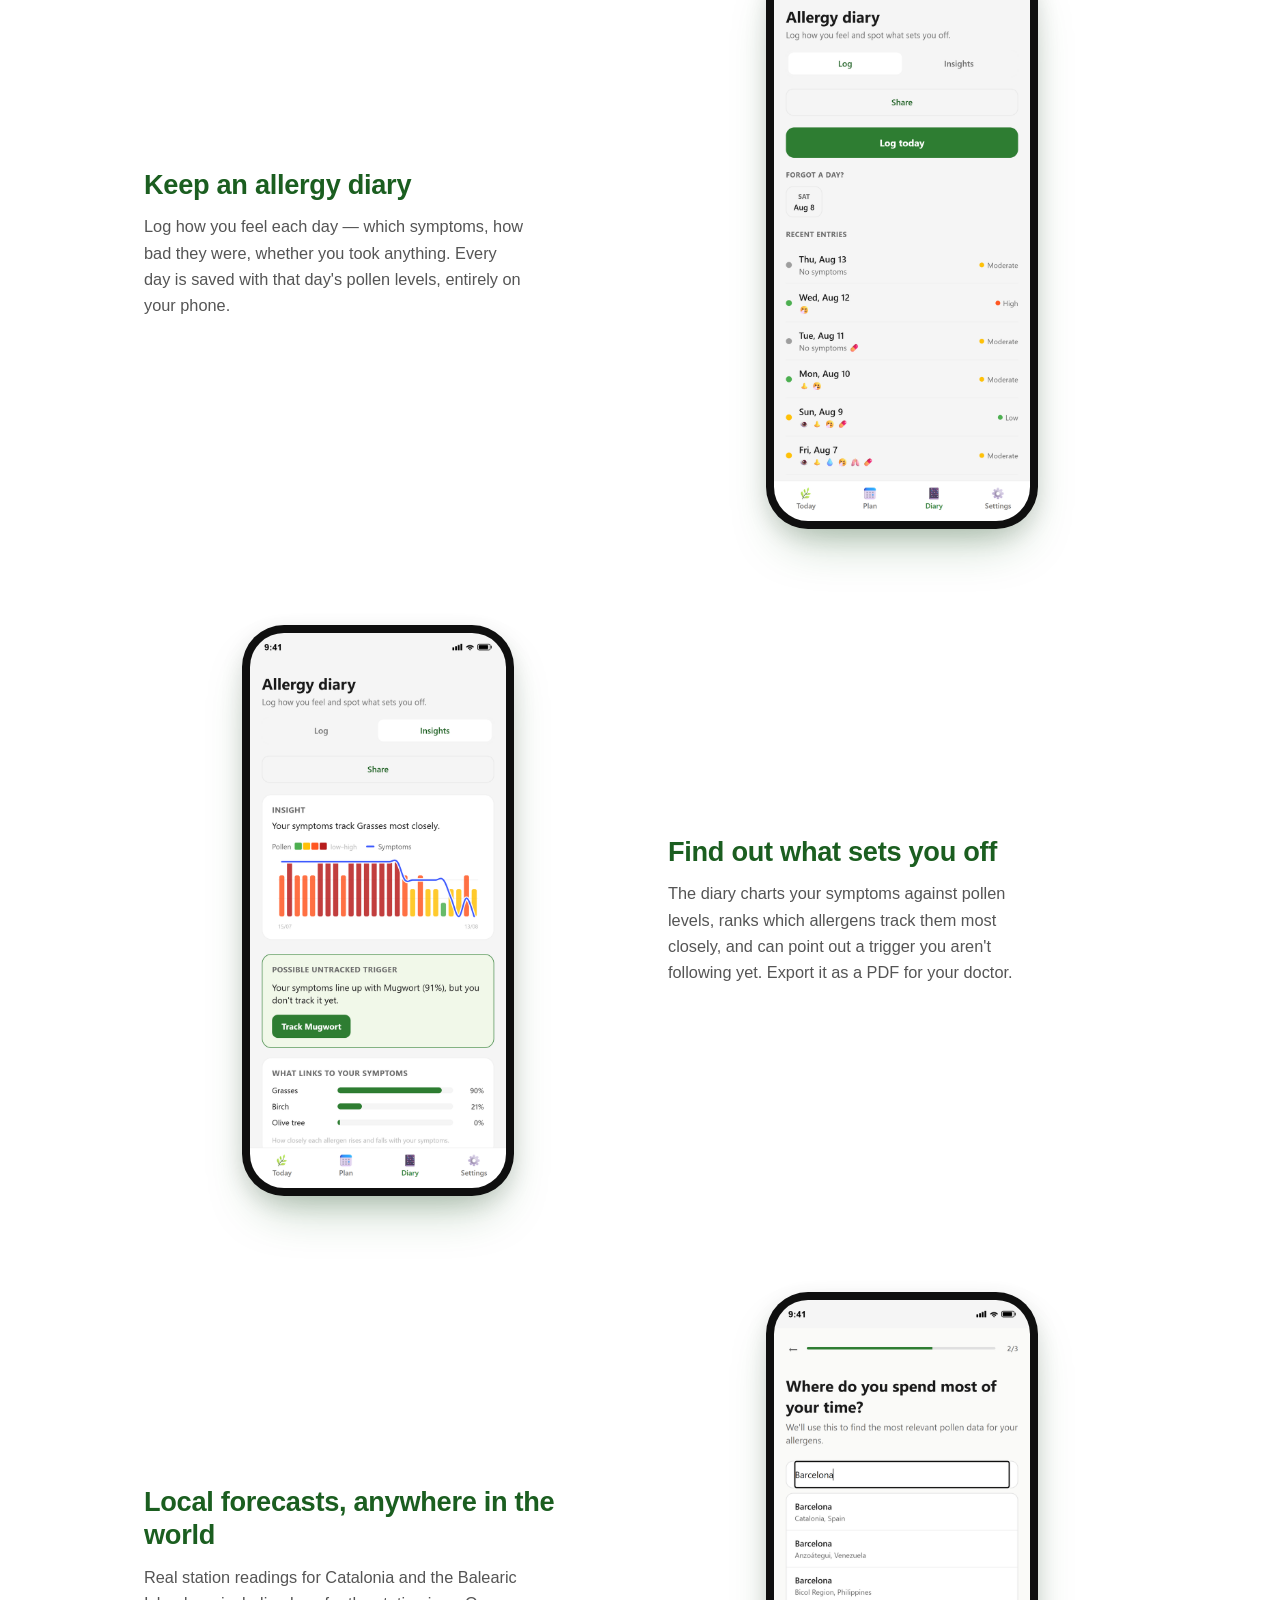
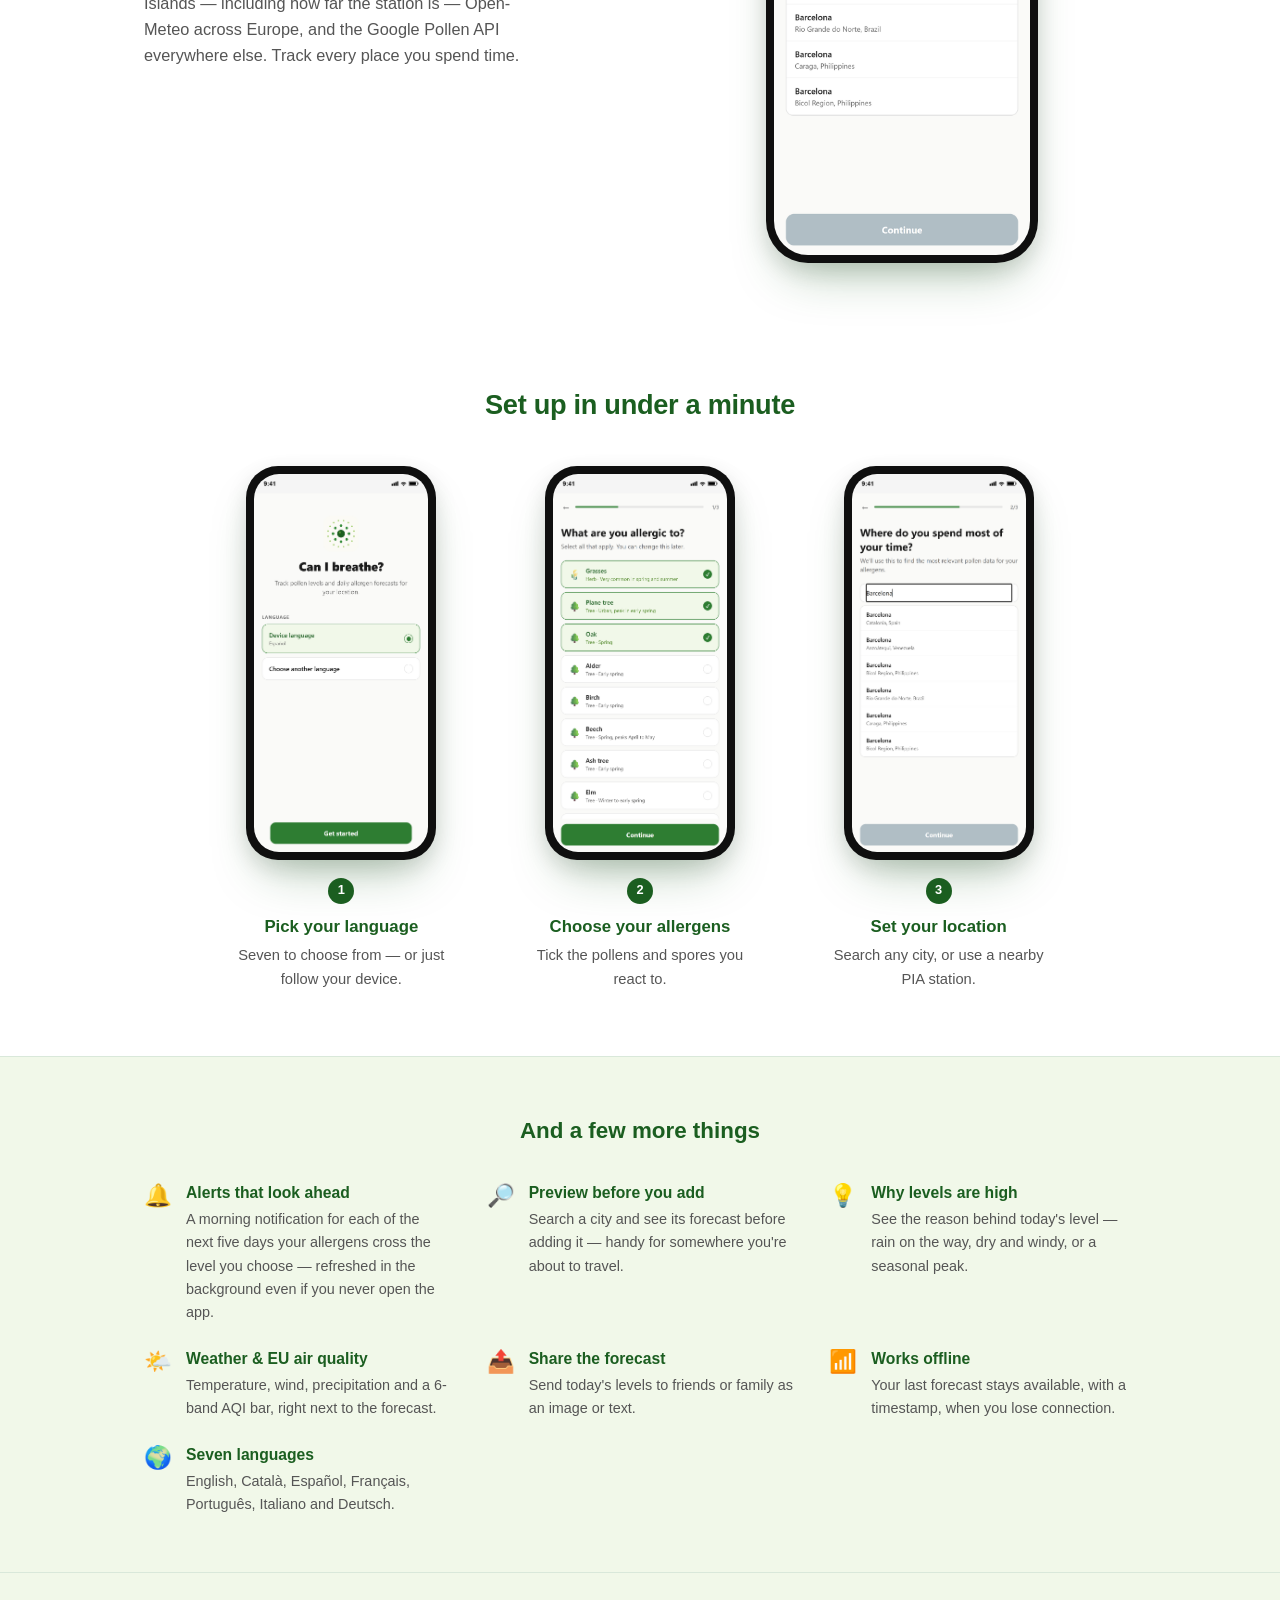
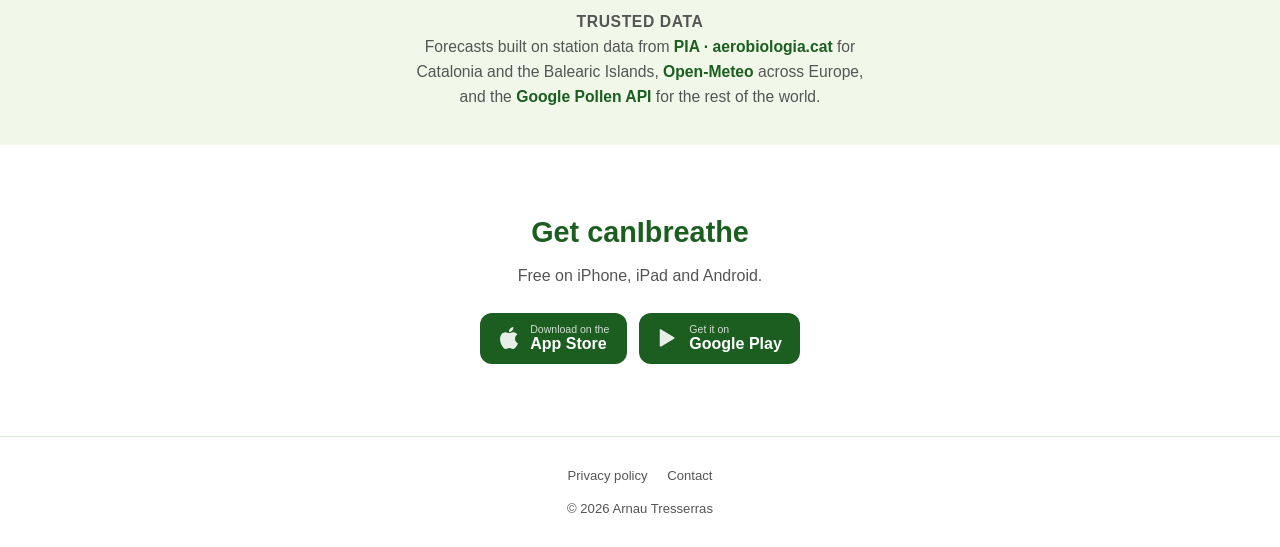
==== commit 1ab80327: "content: restore the Plan feature row from a correct 1.5 capture The earlier batch had no usable Pla" ====
--- a/index.html
+++ b/index.html
@@ -109,27 +109,34 @@
           </div>
         </article>
         <article class="frow reverse reveal">
+          <div class="frow-media"><div class="device"><img src="screenshots/plan_en.png" data-shot="plan" alt="Plan tab: best time to go out with an hour-by-hour chart, and the pollen season calendar" loading="lazy"></div></div>
+          <div class="frow-copy">
+            <h2 data-i18n="fplan.title">Know the best time to head out</h2>
+            <p data-i18n="fplan.desc">The Plan tab finds the clearest air in your day with an hour-by-hour chart, and shows each allergen's typical season alongside it — so nothing catches you off guard.</p>
+          </div>
+        </article>
+        <article class="frow reveal">
           <div class="frow-media"><div class="device"><img src="screenshots/widget_en.png" data-shot="widget" alt="Home screen with the canIbreathe widget in both sizes, showing today's verdict and top allergens" loading="lazy"></div></div>
           <div class="frow-copy">
             <h2 data-i18n="fwidget.title">The answer on your home screen</h2>
             <p data-i18n="fwidget.desc">Add the widget in either size and today's verdict, your highest allergens and whether levels are rising sit right on your home screen — refreshed in the background, no need to open the app. On iPhone and Android.</p>
           </div>
         </article>
-        <article class="frow reveal">
+        <article class="frow reverse reveal">
           <div class="frow-media"><div class="device"><img src="screenshots/diary_en.png" data-shot="diary" alt="Allergy diary: a day-by-day log of symptoms, severity and medication" loading="lazy"></div></div>
           <div class="frow-copy">
             <h2 data-i18n="f2.title">Keep an allergy diary</h2>
             <p data-i18n="f2.desc">Log how you feel each day — symptoms, how bad they were, whether you took anything. Every day is saved with that day's pollen levels, entirely on your phone.</p>
           </div>
         </article>
-        <article class="frow reverse reveal">
+        <article class="frow reveal">
           <div class="frow-media"><div class="device"><img src="screenshots/insights_en.png" data-shot="insights" alt="Diary insights: symptoms charted against pollen levels, with a possible untracked trigger" loading="lazy"></div></div>
           <div class="frow-copy">
             <h2 data-i18n="f3.title">Find out what sets you off</h2>
             <p data-i18n="f3.desc">The diary charts your symptoms against pollen levels, ranks which allergens track them most closely, and can point out a trigger you aren't following yet. Export it as a PDF for your doctor.</p>
           </div>
         </article>
-        <article class="frow reveal">
+        <article class="frow reverse reveal">
           <div class="frow-media"><div class="device"><img src="screenshots/location_selector_en.png" data-shot="location_selector" alt="Location picker: choose the places you spend time" loading="lazy"></div></div>
           <div class="frow-copy">
             <h2 data-i18n="f4.title">Local forecasts, anywhere in the world</h2>
@@ -171,7 +178,6 @@
       <div class="wrap">
         <h2 data-i18n="more.title">And a few more things</h2>
         <ul class="more-grid">
-          <li><span class="more-icon" aria-hidden="true">⏰</span><div><strong data-i18n="more.best.title">Best time to go out</strong><p data-i18n="more.best.desc">The Plan tab finds the clearest air in your day with an hour-by-hour chart, and shows each allergen's typical season.</p></div></li>
           <li><span class="more-icon" aria-hidden="true">🔔</span><div><strong data-i18n="more.alerts.title">Alerts that look ahead</strong><p data-i18n="more.alerts.desc">A morning notification for each of the next five days your allergens cross the level you choose — refreshed in the background even if you never open the app.</p></div></li>
           <li><span class="more-icon" aria-hidden="true">🔎</span><div><strong data-i18n="more.preview.title">Preview before you add</strong><p data-i18n="more.preview.desc">Search a city and see its forecast before adding it — handy for somewhere you're about to travel.</p></div></li>
           <li><span class="more-icon" aria-hidden="true">💡</span><div><strong data-i18n="more.why.title">Why levels are high</strong><p data-i18n="more.why.desc">See the reason behind today's level — rain on the way, dry and windy, or a seasonal peak.</p></div></li>
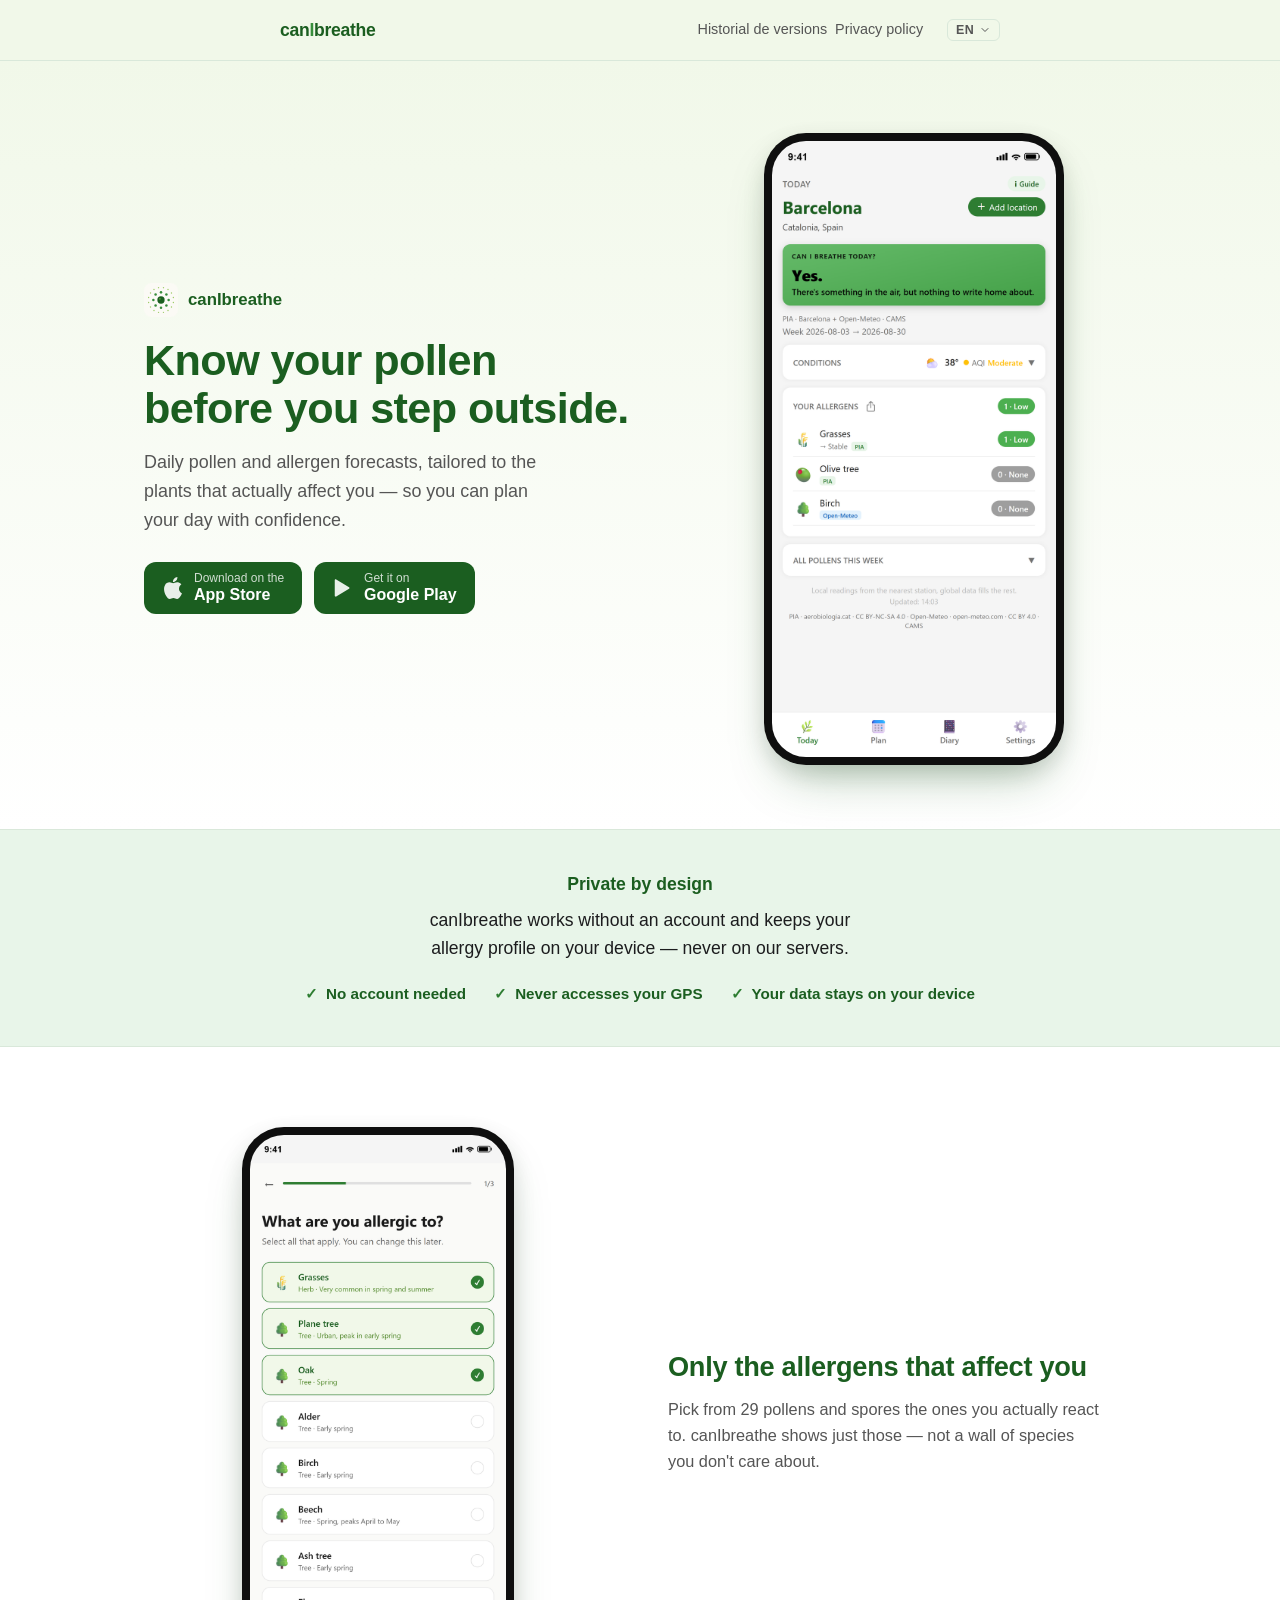
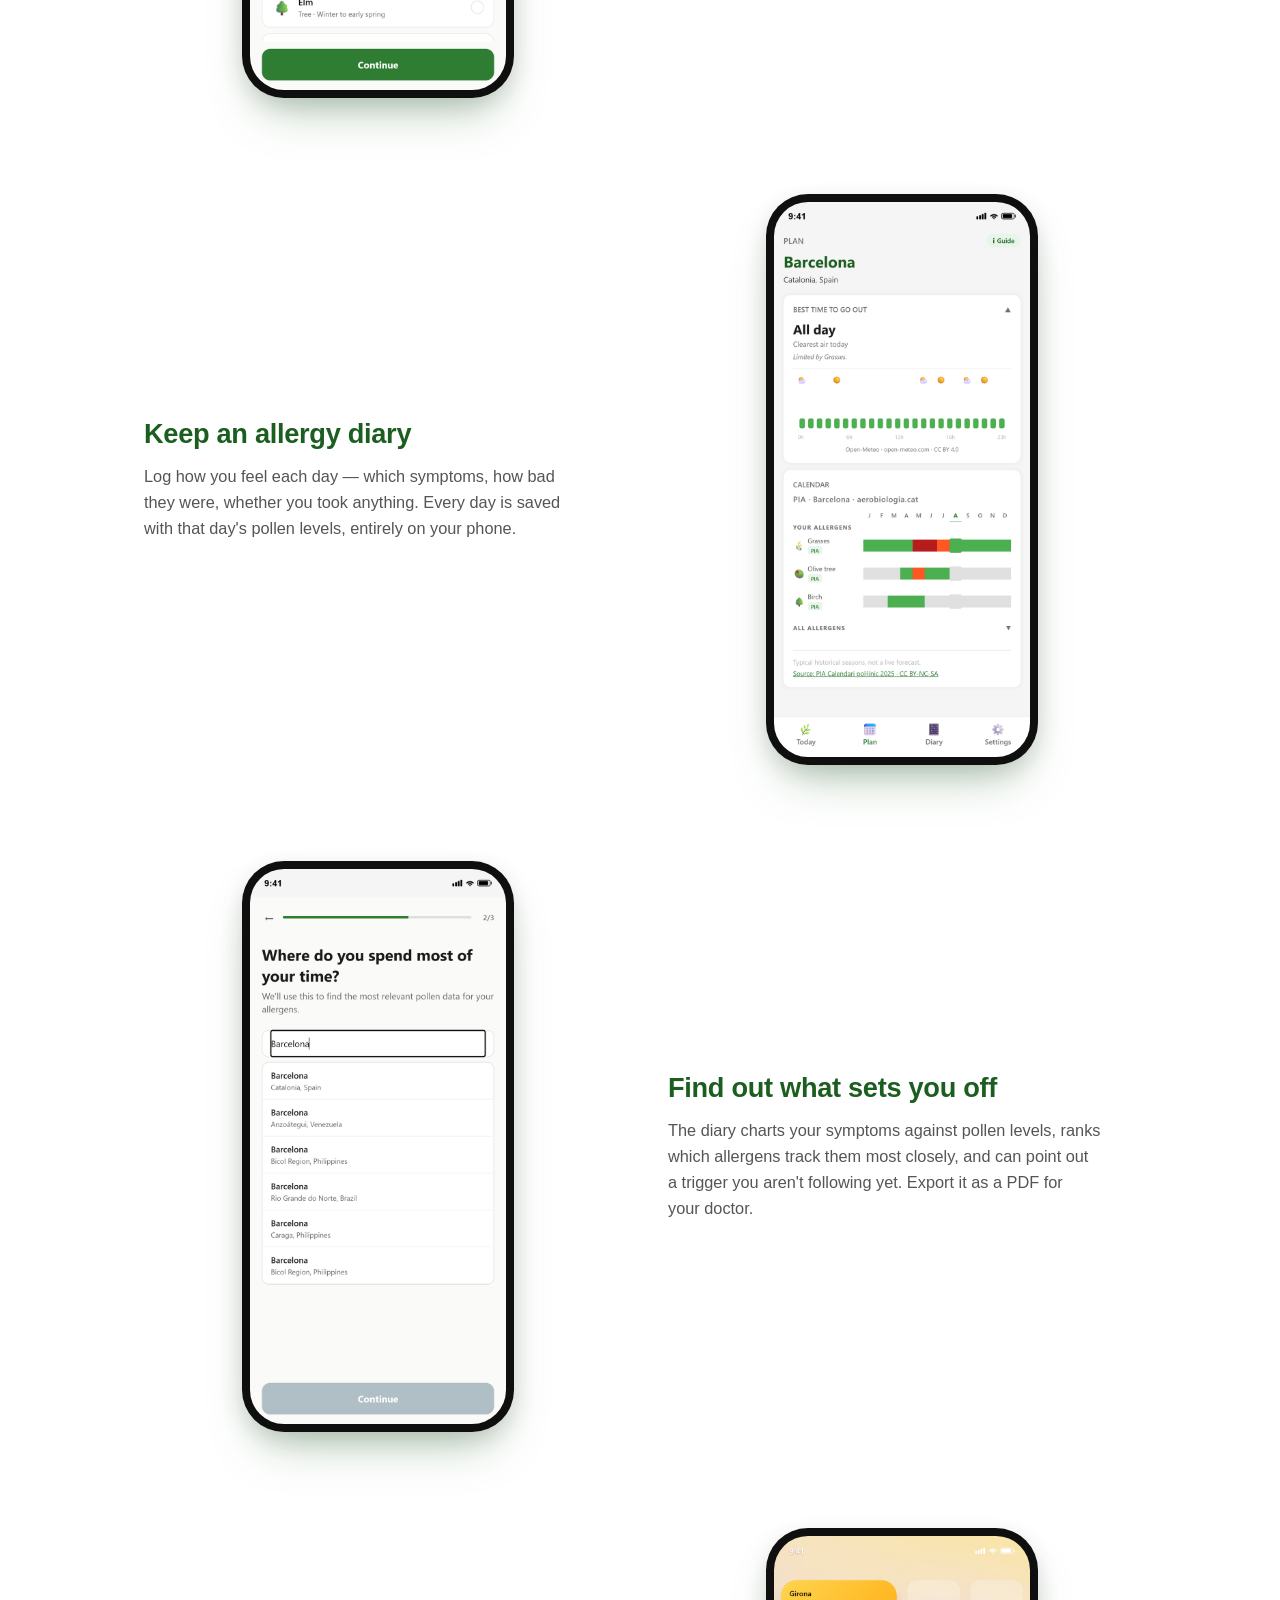
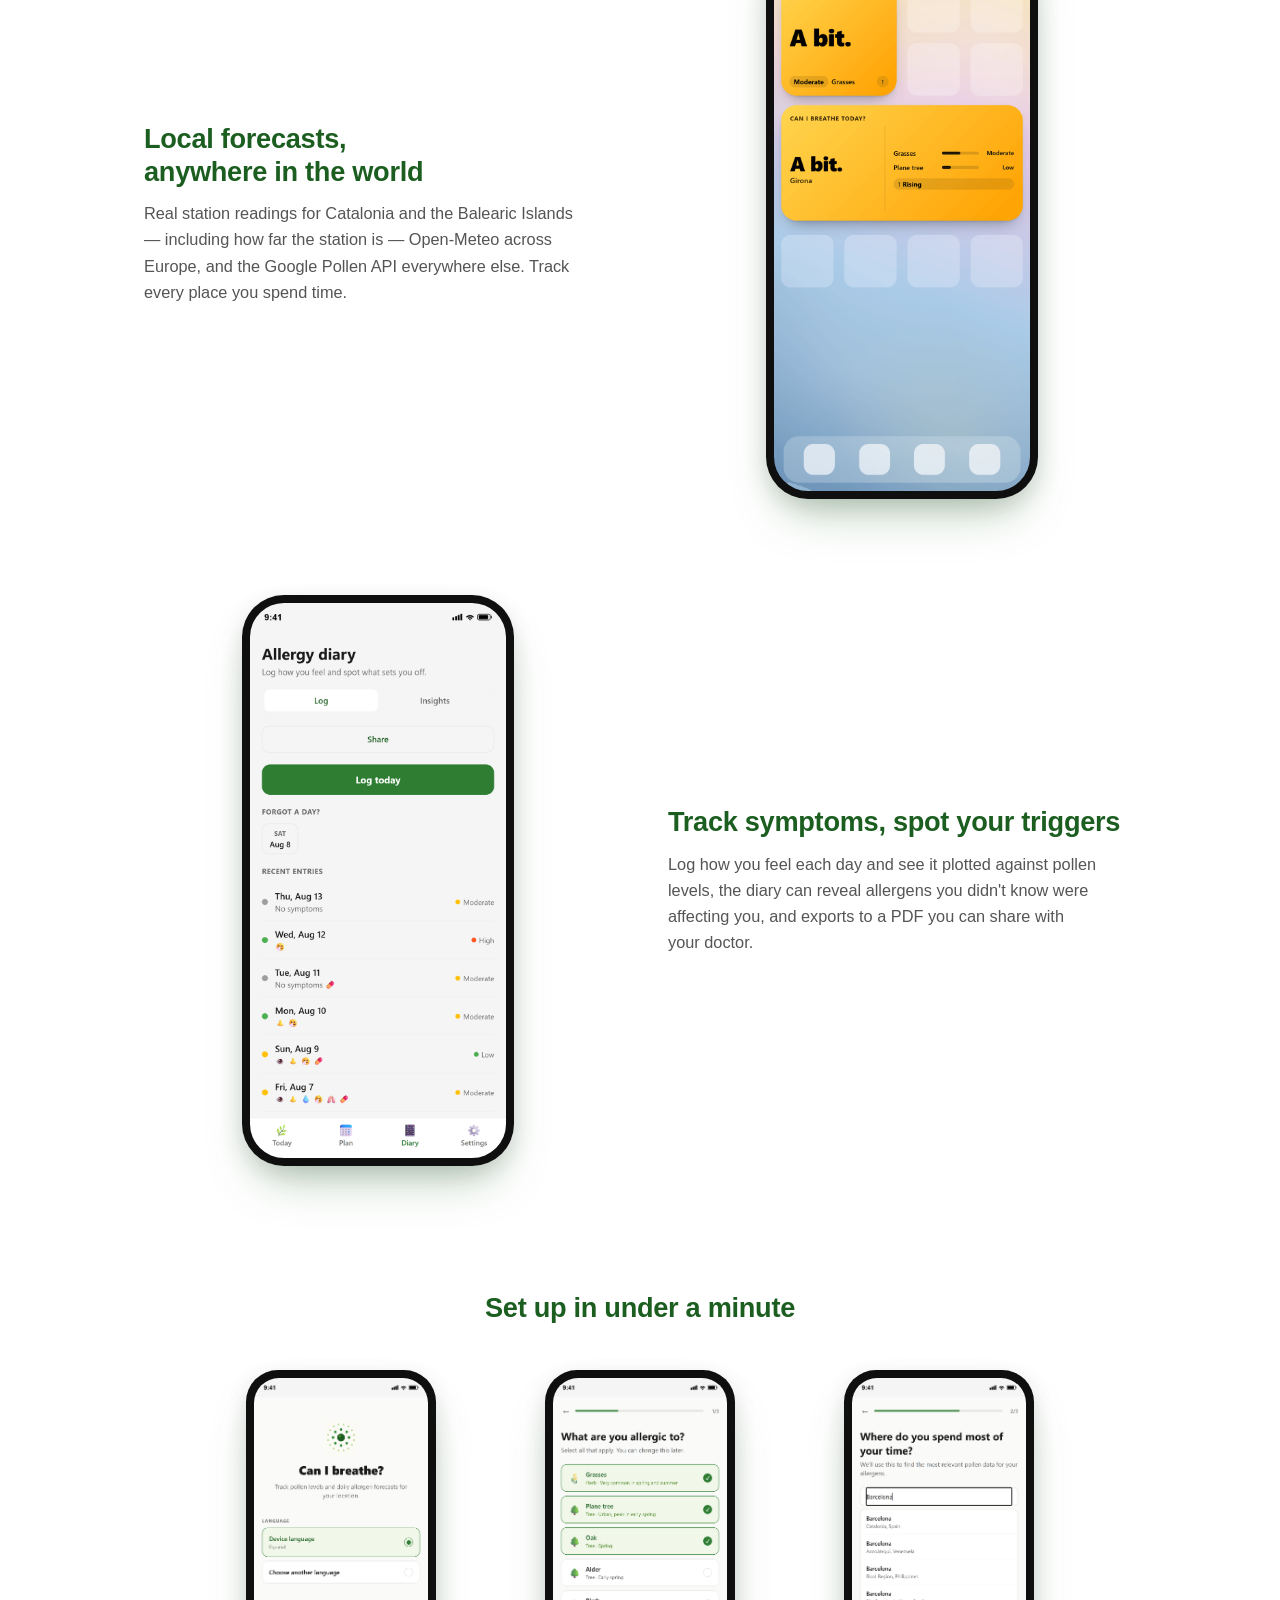
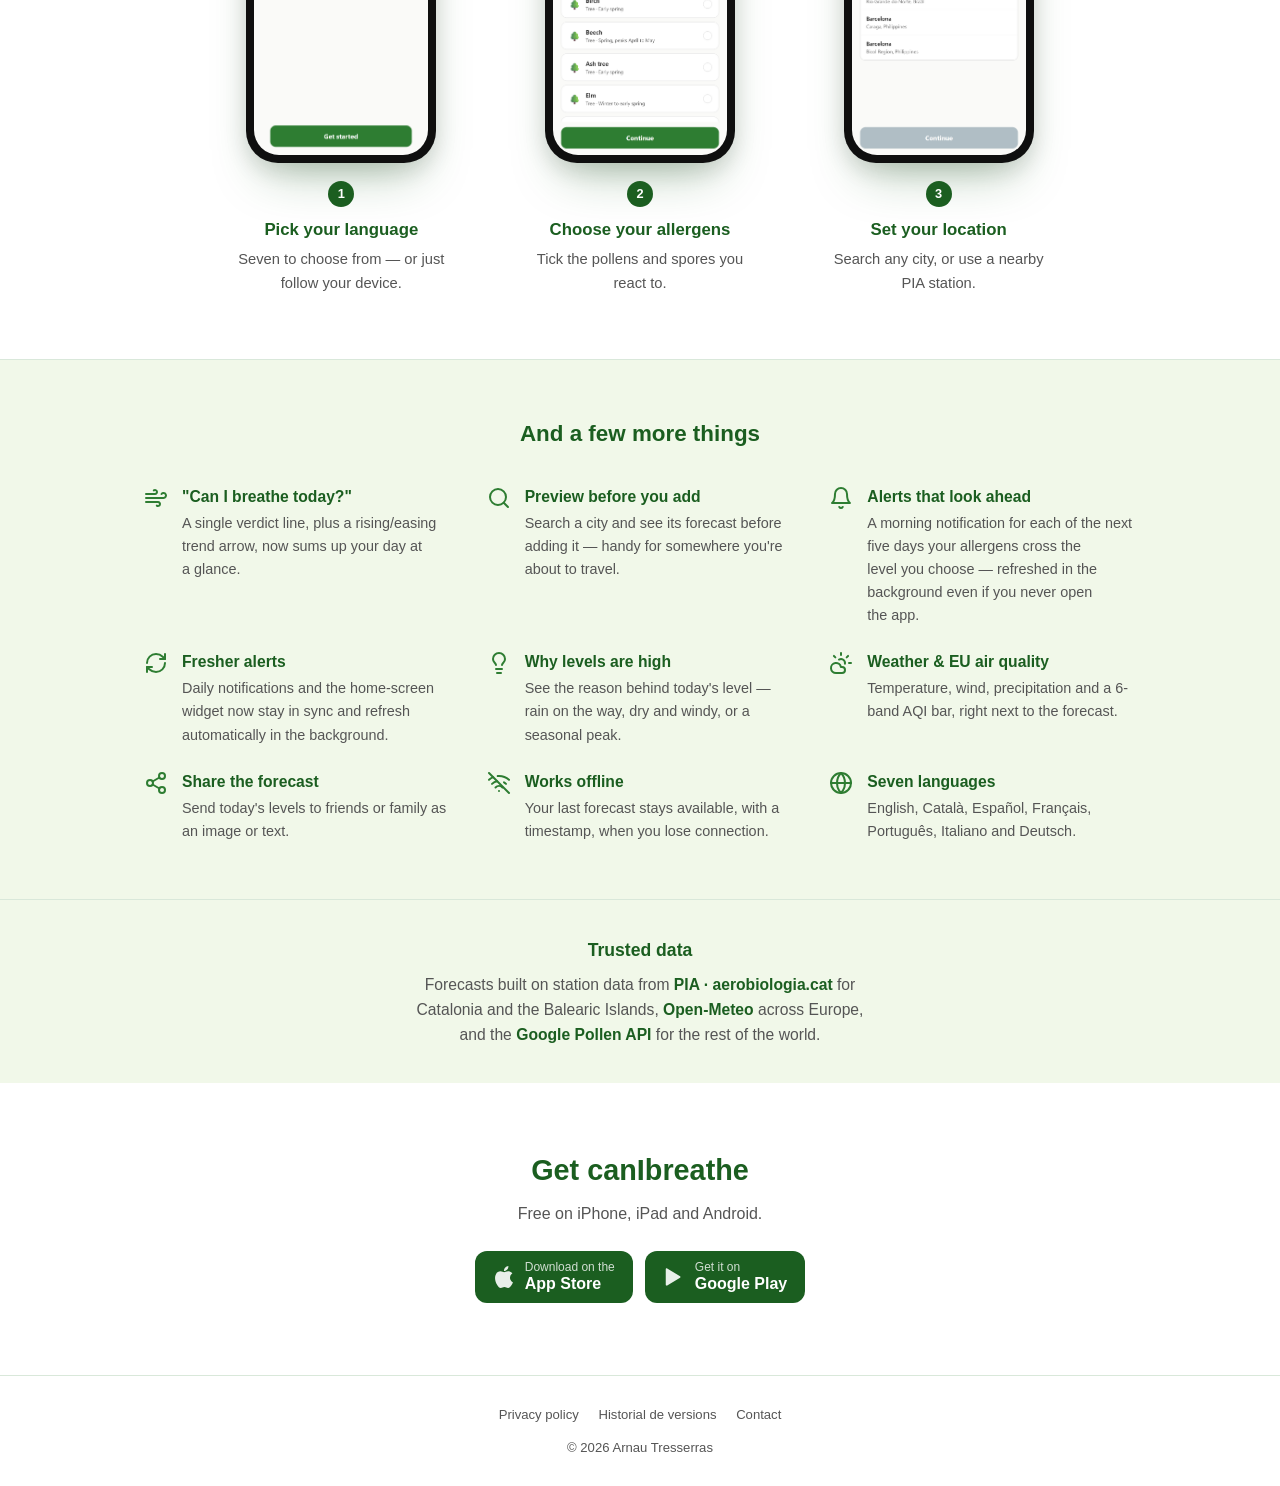
==== commit 89bc0afa: "fix: Hallmark polish of the landing, privacy and changelog pages Clears every Floor finding from the" ====
--- a/index.html
+++ b/index.html
@@ -3,22 +3,23 @@
 <head>
   <meta charset="UTF-8" />
   <meta name="viewport" content="width=device-width, initial-scale=1.0" />
-  <title>canIbreathe — Previsió de pol·len i al·lèrgens</title>
-  <meta name="description" content="Previsions diàries de pol·len i al·lèrgens, a tot el món, adaptades als que t'afecten. Disponible per a iOS i Android." data-i18n-content="meta.description.index" />
+  <title>canIbreathe, Previsió de pol·len i al·lèrgens</title>
+  <meta name="description" content="Previsions diàries de pol·len i al·lèrgens adaptades als que t'afecten. Disponible per a iOS i Android." data-i18n-content="meta.description.index" />
   <meta property="og:type" content="website" />
   <meta property="og:url" content="https://canibreathe.app/" />
   <meta property="og:site_name" content="canIbreathe" />
-  <meta property="og:title" content="canIbreathe — Pollen &amp; Allergen Forecast" />
-  <meta property="og:description" content="Daily pollen and allergen forecasts worldwide, tailored to the plants that affect you, plus an allergy diary that shows what sets you off. Free on iOS and Android." />
+  <meta property="og:title" content="canIbreathe, Pollen &amp; Allergen Forecast" />
+  <meta property="og:description" content="Daily pollen and allergen forecasts tailored to the plants that affect you. Plan your day with confidence. Available on iOS and Android." />
   <meta property="og:image" content="https://canibreathe.app/og-image.png" />
   <meta property="og:image:width" content="1200" />
   <meta property="og:image:height" content="630" />
-  <meta property="og:image:alt" content="canIbreathe — daily pollen and allergen forecasts, tailored to you" />
+  <meta property="og:image:alt" content="canIbreathe, daily pollen and allergen forecasts, tailored to you" />
   <meta name="twitter:card" content="summary_large_image" />
-  <meta name="twitter:title" content="canIbreathe — Pollen &amp; Allergen Forecast" />
-  <meta name="twitter:description" content="Daily pollen and allergen forecasts worldwide, tailored to the plants that affect you, plus an allergy diary that shows what sets you off. Free on iOS and Android." />
+  <meta name="twitter:title" content="canIbreathe, Pollen &amp; Allergen Forecast" />
+  <meta name="twitter:description" content="Daily pollen and allergen forecasts tailored to the plants that affect you. Plan your day with confidence. Available on iOS and Android." />
   <meta name="twitter:image" content="https://canibreathe.app/og-image.png" />
-  <link rel="stylesheet" href="style.css?v=4" />
+  <script>document.documentElement.classList.add('js')</script>
+  <link rel="stylesheet" href="style.css?v=5" />
   <link rel="icon" href="favicon.png" />
   <link rel="apple-touch-icon" href="apple-touch-icon-180.png" />
   <script>
@@ -36,11 +37,12 @@
     <div class="header-inner">
       <a class="logo" href="index.html">can<span>I</span>breathe</a>
       <nav>
+        <a href="changelog.html" data-i18n="nav.changelog">Historial de versions</a>
         <a href="privacy.html" data-i18n="nav.privacy">Política de privacitat</a>
         <div class="lang-switcher" aria-label="Canvia l'idioma" data-i18n-aria-label="lang-switcher.label">
           <button class="lang-toggle" aria-haspopup="listbox" aria-expanded="false">
             <span class="lang-current">CA</span>
-            🌐 ▾
+            <svg class="lang-chevron" viewBox="0 0 24 24" fill="none" stroke="currentColor" stroke-width="2" stroke-linecap="round" stroke-linejoin="round" aria-hidden="true"><path d="m6 9 6 6 6-6"/></svg>
           </button>
           <ul class="lang-menu" role="listbox">
             <li><button class="lang-btn" data-lang="ca" role="option" aria-selected="true"><b>CA</b><span>Català</span></button></li>
@@ -66,7 +68,7 @@
             <span>canIbreathe</span>
           </div>
           <h1 data-i18n="hero.h1">Know your pollen before you step outside.</h1>
-          <p class="lead" data-i18n="hero.lead">Daily pollen and allergen forecasts, tailored to the plants that actually affect you — so you can plan your day with confidence.</p>
+          <p class="lead" data-i18n="hero.lead">Daily pollen and allergen forecasts, tailored to the plants that actually affect you, so you can plan your day with confidence.</p>
           <div class="store-row">
             <a class="store-btn" href="https://apps.apple.com/app/id6764886469" target="_blank" rel="noopener" onclick="posthog.capture('install_ios_clicked')">
               <svg class="store-glyph" xmlns="http://www.w3.org/2000/svg" viewBox="0 0 24 24" fill="currentColor" aria-hidden="true"><path d="M12.152 6.896c-.948 0-2.415-1.078-3.96-1.04-2.04.027-3.91 1.183-4.961 3.014-2.117 3.675-.546 9.103 1.519 12.09 1.013 1.454 2.208 3.09 3.792 3.039 1.52-.065 2.09-.987 3.935-.987 1.831 0 2.35.987 3.96.948 1.637-.026 2.676-1.48 3.676-2.948 1.156-1.688 1.636-3.325 1.662-3.415-.039-.013-3.182-1.221-3.22-4.857-.026-3.04 2.48-4.494 2.597-4.559-1.429-2.09-3.623-2.324-4.39-2.376-2-.156-3.675 1.09-4.61 1.09zM15.53 3.83c.843-1.012 1.4-2.427 1.245-3.83-1.207.052-2.662.805-3.532 1.818-.78.896-1.454 2.338-1.273 3.714 1.338.104 2.715-.688 3.559-1.701"/></svg>
@@ -79,7 +81,7 @@
           </div>
         </div>
         <div class="hero-media">
-          <div class="device"><img src="screenshots/today_en.png" data-shot="today" alt="canIbreathe Today screen answering &quot;Can I breathe today?&quot; above the levels for your allergens" loading="eager"></div>
+          <div class="device"><img src="screenshots/today_en.png" data-shot="today" alt="canIbreathe forecast screen showing today's pollen levels for your allergens" loading="eager"></div>
         </div>
       </div>
     </section>
@@ -87,13 +89,12 @@
     <!-- ── Privacy trust band ── -->
     <section class="trust">
       <div class="wrap-narrow">
-        <p class="eyebrow" data-i18n="trust.eyebrow">Private by design</p>
-        <p class="trust-lead" data-i18n="trust.lead">canIbreathe works without an account and keeps your allergy profile on your device — never on our servers.</p>
+        <h2 class="band-title" data-i18n="trust.eyebrow">Private by design</h2>
+        <p class="trust-lead" data-i18n="trust.lead">canIbreathe works without an account and keeps your allergy profile on your device, never on our servers.</p>
         <ul class="trust-points">
           <li><span class="tick" aria-hidden="true">✓</span><span data-i18n="trust.p1">No account needed</span></li>
           <li><span class="tick" aria-hidden="true">✓</span><span data-i18n="trust.p2">Never accesses your GPS</span></li>
           <li><span class="tick" aria-hidden="true">✓</span><span data-i18n="trust.p3">Your data stays on your device</span></li>
-          <li><span class="tick" aria-hidden="true">✓</span><span data-i18n="trust.p4">Your diary never leaves your phone</span></li>
         </ul>
       </div>
     </section>
@@ -105,42 +106,35 @@
           <div class="frow-media"><div class="device"><img src="screenshots/allergen_selector_en.png" data-shot="allergen_selector" alt="Allergen picker: choose the pollens you react to" loading="lazy"></div></div>
           <div class="frow-copy">
             <h2 data-i18n="f1.title">Only the allergens that affect you</h2>
-            <p data-i18n="f1.desc">Pick from 29 pollens and spores the ones you actually react to. canIbreathe shows just those — not a wall of species you don't care about.</p>
+            <p data-i18n="f1.desc">Pick from 29 pollens and spores the ones you actually react to. canIbreathe shows just those, not a wall of species you don't care about.</p>
           </div>
         </article>
         <article class="frow reverse reveal">
-          <div class="frow-media"><div class="device"><img src="screenshots/plan_en.png" data-shot="plan" alt="Plan tab: best time to go out with an hour-by-hour chart, and the pollen season calendar" loading="lazy"></div></div>
-          <div class="frow-copy">
-            <h2 data-i18n="fplan.title">Know the best time to head out</h2>
-            <p data-i18n="fplan.desc">The Plan tab finds the clearest air in your day with an hour-by-hour chart, and shows each allergen's typical season alongside it — so nothing catches you off guard.</p>
+          <div class="frow-media"><div class="device"><img src="screenshots/plan_en.png" data-shot="plan" alt="Plan tab: best time to go out and pollen season calendar" loading="lazy"></div></div>
+          <div class="frow-copy">
+            <h2 data-i18n="f2.title">Know the best time to head out</h2>
+            <p data-i18n="f2.desc">The Plan tab finds the clearest air in your day with an hour-by-hour chart, and shows each allergen's typical season, so nothing catches you off guard.</p>
           </div>
         </article>
         <article class="frow reveal">
-          <div class="frow-media"><div class="device"><img src="screenshots/widget_en.png" data-shot="widget" alt="Home screen with the canIbreathe widget in both sizes, showing today's verdict and top allergens" loading="lazy"></div></div>
-          <div class="frow-copy">
-            <h2 data-i18n="fwidget.title">The answer on your home screen</h2>
-            <p data-i18n="fwidget.desc">Add the widget in either size and today's verdict, your highest allergens and whether levels are rising sit right on your home screen — refreshed in the background, no need to open the app. On iPhone and Android.</p>
+          <div class="frow-media"><div class="device"><img src="screenshots/location_selector_en.png" data-shot="location_selector" alt="Location picker: choose the places you spend time" loading="lazy"></div></div>
+          <div class="frow-copy">
+            <h2 data-i18n="f3.title">Local forecasts, wherever you are</h2>
+            <p data-i18n="f3.desc">Real station data for Catalonia and the Balearic Islands, including the distance to your nearest station, plus worldwide coverage through Open-Meteo and Google Pollen. Track every place you spend time.</p>
           </div>
         </article>
         <article class="frow reverse reveal">
-          <div class="frow-media"><div class="device"><img src="screenshots/diary_en.png" data-shot="diary" alt="Allergy diary: a day-by-day log of symptoms, severity and medication" loading="lazy"></div></div>
-          <div class="frow-copy">
-            <h2 data-i18n="f2.title">Keep an allergy diary</h2>
-            <p data-i18n="f2.desc">Log how you feel each day — symptoms, how bad they were, whether you took anything. Every day is saved with that day's pollen levels, entirely on your phone.</p>
+          <div class="frow-media"><div class="device"><img src="screenshots/widget_en.png" data-shot="widget" alt="canIbreathe home-screen widget showing today's verdict and top allergen" loading="lazy"></div></div>
+          <div class="frow-copy">
+            <h2 data-i18n="f4.title">Home-screen widget</h2>
+            <p data-i18n="f4.desc">Add canIbreathe to your home screen for today's verdict and top allergen at a glance, no need to open the app.</p>
           </div>
         </article>
         <article class="frow reveal">
-          <div class="frow-media"><div class="device"><img src="screenshots/insights_en.png" data-shot="insights" alt="Diary insights: symptoms charted against pollen levels, with a possible untracked trigger" loading="lazy"></div></div>
-          <div class="frow-copy">
-            <h2 data-i18n="f3.title">Find out what sets you off</h2>
-            <p data-i18n="f3.desc">The diary charts your symptoms against pollen levels, ranks which allergens track them most closely, and can point out a trigger you aren't following yet. Export it as a PDF for your doctor.</p>
-          </div>
-        </article>
-        <article class="frow reverse reveal">
-          <div class="frow-media"><div class="device"><img src="screenshots/location_selector_en.png" data-shot="location_selector" alt="Location picker: choose the places you spend time" loading="lazy"></div></div>
-          <div class="frow-copy">
-            <h2 data-i18n="f4.title">Local forecasts, anywhere in the world</h2>
-            <p data-i18n="f4.desc">Real station readings for Catalonia and the Balearic Islands — including how far the station is — Open-Meteo across Europe, and Google Pollen everywhere else. Track every place you spend time.</p>
+          <div class="frow-media"><div class="device"><img src="screenshots/diary_en.png" data-shot="diary" alt="canIbreathe allergy diary showing symptoms plotted against pollen levels" loading="lazy"></div></div>
+          <div class="frow-copy">
+            <h2 data-i18n="f5.title">Track symptoms, spot your triggers</h2>
+            <p data-i18n="f5.desc">Log how you feel each day and see it plotted against pollen levels, the diary can reveal allergens you didn't know were affecting you, and exports to a PDF you can share with your doctor.</p>
           </div>
         </article>
       </div>
@@ -155,7 +149,7 @@
             <div class="device device-sm"><img src="screenshots/language_en.png" data-shot="language" alt="Language selection screen" loading="lazy"></div>
             <span class="step-n">1</span>
             <strong data-i18n="setup.s1.title">Pick your language</strong>
-            <p data-i18n="setup.s1.desc">Seven to choose from — or just follow your device.</p>
+            <p data-i18n="setup.s1.desc">Seven to choose from, or just follow your device.</p>
           </li>
           <li class="reveal">
             <div class="device device-sm"><img src="screenshots/allergen_selector_en.png" data-shot="allergen_selector" alt="Allergen selection screen" loading="lazy"></div>
@@ -178,13 +172,15 @@
       <div class="wrap">
         <h2 data-i18n="more.title">And a few more things</h2>
         <ul class="more-grid">
-          <li><span class="more-icon" aria-hidden="true">🔔</span><div><strong data-i18n="more.alerts.title">Alerts that look ahead</strong><p data-i18n="more.alerts.desc">A morning notification for each of the next five days your allergens cross the level you choose — refreshed in the background even if you never open the app.</p></div></li>
-          <li><span class="more-icon" aria-hidden="true">🔎</span><div><strong data-i18n="more.preview.title">Preview before you add</strong><p data-i18n="more.preview.desc">Search a city and see its forecast before adding it — handy for somewhere you're about to travel.</p></div></li>
-          <li><span class="more-icon" aria-hidden="true">💡</span><div><strong data-i18n="more.why.title">Why levels are high</strong><p data-i18n="more.why.desc">See the reason behind today's level — rain on the way, dry and windy, or a seasonal peak.</p></div></li>
-          <li><span class="more-icon" aria-hidden="true">🌤️</span><div><strong data-i18n="more.conditions.title">Weather &amp; EU air quality</strong><p data-i18n="more.conditions.desc">Temperature, wind, precipitation and a 6-band AQI bar, right next to the forecast.</p></div></li>
-          <li><span class="more-icon" aria-hidden="true">📤</span><div><strong data-i18n="more.share.title">Share the forecast</strong><p data-i18n="more.share.desc">Send today's levels to friends or family as an image or text.</p></div></li>
-          <li><span class="more-icon" aria-hidden="true">📶</span><div><strong data-i18n="more.offline.title">Works offline</strong><p data-i18n="more.offline.desc">Your last forecast stays available, with a timestamp, when you lose connection.</p></div></li>
-          <li><span class="more-icon" aria-hidden="true">🌍</span><div><strong data-i18n="more.langs.title">Seven languages</strong><p data-i18n="more.langs.desc">English, Català, Español, Français, Português, Italiano and Deutsch.</p></div></li>
+          <li><svg class="more-icon" viewBox="0 0 24 24" fill="none" stroke="currentColor" stroke-width="2" stroke-linecap="round" stroke-linejoin="round" aria-hidden="true"><path d="M12.8 19.6A2 2 0 1 0 14 16H2"/><path d="M17.5 8a2.5 2.5 0 1 1 2 4H2"/><path d="M9.8 4.4A2 2 0 1 1 11 8H2"/></svg><div><strong data-i18n="more.verdict.title">"Can I breathe today?"</strong><p data-i18n="more.verdict.desc">A single verdict line, plus a rising/easing trend arrow, now sums up your day at a glance.</p></div></li>
+          <li><svg class="more-icon" viewBox="0 0 24 24" fill="none" stroke="currentColor" stroke-width="2" stroke-linecap="round" stroke-linejoin="round" aria-hidden="true"><circle cx="11" cy="11" r="8"/><path d="m21 21-4.3-4.3"/></svg><div><strong data-i18n="more.preview.title">Preview before you add</strong><p data-i18n="more.preview.desc">Search a city and preview its forecast before adding it, handy for checking somewhere you're about to travel to.</p></div></li>
+          <li><svg class="more-icon" viewBox="0 0 24 24" fill="none" stroke="currentColor" stroke-width="2" stroke-linecap="round" stroke-linejoin="round" aria-hidden="true"><path d="M6 8a6 6 0 0 1 12 0c0 7 3 9 3 9H3s3-2 3-9"/><path d="M10.3 21a1.94 1.94 0 0 0 3.4 0"/></svg><div><strong data-i18n="more.alerts.title">Daily alerts</strong><p data-i18n="more.alerts.desc">A morning notification when your allergens cross the level you choose.</p></div></li>
+          <li><svg class="more-icon" viewBox="0 0 24 24" fill="none" stroke="currentColor" stroke-width="2" stroke-linecap="round" stroke-linejoin="round" aria-hidden="true"><path d="M3 12a9 9 0 0 1 9-9 9.75 9.75 0 0 1 6.74 2.74L21 8"/><path d="M21 3v5h-5"/><path d="M21 12a9 9 0 0 1-9 9 9.75 9.75 0 0 1-6.74-2.74L3 16"/><path d="M8 16H3v5"/></svg><div><strong data-i18n="more.freshness.title">Fresher alerts</strong><p data-i18n="more.freshness.desc">Daily notifications and the home-screen widget now stay in sync and refresh automatically in the background.</p></div></li>
+          <li><svg class="more-icon" viewBox="0 0 24 24" fill="none" stroke="currentColor" stroke-width="2" stroke-linecap="round" stroke-linejoin="round" aria-hidden="true"><path d="M15 14c.2-1 .7-1.7 1.5-2.5 1-.9 1.5-2.2 1.5-3.5A6 6 0 0 0 6 8c0 1 .2 2.2 1.5 3.5.7.7 1.3 1.5 1.5 2.5"/><path d="M9 18h6"/><path d="M10 22h4"/></svg><div><strong data-i18n="more.why.title">Why levels are high</strong><p data-i18n="more.why.desc">See the reason behind today's level, rain on the way, dry and windy, or a seasonal peak.</p></div></li>
+          <li><svg class="more-icon" viewBox="0 0 24 24" fill="none" stroke="currentColor" stroke-width="2" stroke-linecap="round" stroke-linejoin="round" aria-hidden="true"><path d="M12 2v2"/><path d="m4.93 4.93 1.41 1.41"/><path d="M20 12h2"/><path d="m19.07 4.93-1.41 1.41"/><path d="M15.947 12.65a4 4 0 0 0-5.925-4.128"/><path d="M13 22H7a5 5 0 1 1 4.9-6H13a3 3 0 0 1 0 6Z"/></svg><div><strong data-i18n="more.conditions.title">Weather &amp; EU air quality</strong><p data-i18n="more.conditions.desc">Temperature, wind, precipitation and a 6-band AQI bar, right next to the forecast.</p></div></li>
+          <li><svg class="more-icon" viewBox="0 0 24 24" fill="none" stroke="currentColor" stroke-width="2" stroke-linecap="round" stroke-linejoin="round" aria-hidden="true"><circle cx="18" cy="5" r="3"/><circle cx="6" cy="12" r="3"/><circle cx="18" cy="19" r="3"/><path d="m8.59 13.51 6.83 3.98"/><path d="m15.41 6.51-6.82 3.98"/></svg><div><strong data-i18n="more.share.title">Share the forecast</strong><p data-i18n="more.share.desc">Send today's levels to friends or family as an image or text.</p></div></li>
+          <li><svg class="more-icon" viewBox="0 0 24 24" fill="none" stroke="currentColor" stroke-width="2" stroke-linecap="round" stroke-linejoin="round" aria-hidden="true"><path d="M12 20h.01"/><path d="M8.5 16.429a5 5 0 0 1 7 0"/><path d="M5 12.859a10 10 0 0 1 5.17-2.69"/><path d="M19 12.859a10 10 0 0 0-2.007-1.523"/><path d="M2 8.82a15 15 0 0 1 4.177-2.643"/><path d="M22 8.82a15 15 0 0 0-11.288-3.764"/><path d="m2 2 20 20"/></svg><div><strong data-i18n="more.offline.title">Works offline</strong><p data-i18n="more.offline.desc">Your last forecast stays available, with a timestamp, when you lose connection.</p></div></li>
+          <li><svg class="more-icon" viewBox="0 0 24 24" fill="none" stroke="currentColor" stroke-width="2" stroke-linecap="round" stroke-linejoin="round" aria-hidden="true"><circle cx="12" cy="12" r="10"/><path d="M12 2a14.5 14.5 0 0 0 0 20 14.5 14.5 0 0 0 0-20"/><path d="M2 12h20"/></svg><div><strong data-i18n="more.langs.title">Seven languages</strong><p data-i18n="more.langs.desc">English, Català, Español, Français, Português, Italiano and Deutsch.</p></div></li>
         </ul>
       </div>
     </section>
@@ -192,8 +188,8 @@
     <!-- ── Data sources ── -->
     <section class="sources">
       <div class="wrap-narrow">
-        <p class="eyebrow" data-i18n="sources.eyebrow">Trusted data</p>
-        <p data-i18n="sources.text">Forecasts built on station data from <strong>PIA · aerobiologia.cat</strong> for Catalonia and the Balearic Islands, <strong>Open-Meteo</strong> across Europe, and the <strong>Google Pollen API</strong> for the rest of the world.</p>
+        <h2 class="band-title" data-i18n="sources.eyebrow">Trusted data</h2>
+        <p data-i18n="sources.text">Forecasts built on open data from <strong>PIA · aerobiologia.cat</strong> for Catalonia and the Balearic Islands, and <strong>Open-Meteo</strong> and <strong>Google Pollen</strong> worldwide.</p>
       </div>
     </section>
 
@@ -218,6 +214,7 @@
 
   <footer>
     <a href="privacy.html" data-i18n="footer.privacy">Política de privacitat</a>
+    <a href="changelog.html" data-i18n="nav.changelog">Historial de versions</a>
     <a href="mailto:arnautresserras@gmail.com" data-i18n="footer.contact">Contacte</a>
     <p style="margin-top: 12px;" data-i18n="footer.copy">&copy; 2026 Arnau Tresserras</p>
   </footer>
--- a/style.css
+++ b/style.css
@@ -1,3 +1,11 @@
+/* Hallmark · checked: 2026-10-27 · genre: editorial (inferred)
+ * floor: 0 FAIL · fixed: 9 (26a, 30a, 34, 40, 48, 50, 54, 62, 67) · structural: 7 printed (8, 9, 44c, 58, 77, 78, 79)
+ * built: the project · redesign: polish · v2.0.0 */
+/* Hallmark · waive 7b · surface: absolute · the white paper sets off the green bands and the phone screenshots, a tint belongs to a restyle */
+/* Hallmark · waive 26b · no form control and no aria-disabled on the site · the App Store and Google Play links and the Català to Deutsch options never go disabled */
+/* Hallmark · answered F4 · the App Store and Google Play badges sit side by side by store convention, neither is secondary */
+/* Hallmark · answered F1 · straight apostrophes live in the seven i18n dictionaries, a typographic pass is its own task across them */
+/* Hallmark · dismissed 25 · the setup step captions are one sentence each, 30ch sits in the caption range */
 :root {
   --green-dark:   #1B5E20;
   --green:        #2E7D32;
@@ -8,6 +16,11 @@
   --text-secondary: #555;
   --border:       #D9E8DA;
   --white:        #FFFFFF;
+  --focus:        var(--green-dark);
+  --device-bezel: #0f0f0f;
+  --shadow-device: 0 26px 50px -18px rgba(27, 94, 32, 0.35), 0 8px 22px rgba(0, 0, 0, 0.12);
+  --shadow-menu:  0 4px 14px rgba(0, 0, 0, 0.08);
+  --font-body:    -apple-system, BlinkMacSystemFont, "Segoe UI", Roboto, Helvetica, Arial, sans-serif;
   --radius:       12px;
   --max-width:    720px;
   --wide:         1040px;
@@ -15,8 +28,10 @@
 
 *, *::before, *::after { box-sizing: border-box; margin: 0; padding: 0; }
 
+html, body { overflow-x: clip; }
+
 body {
-  font-family: -apple-system, BlinkMacSystemFont, "Segoe UI", Roboto, Helvetica, Arial, sans-serif;
+  font-family: var(--font-body);
   background: var(--white);
   color: var(--text);
   line-height: 1.6;
@@ -24,6 +39,15 @@
 
 a { color: var(--green); text-decoration: none; }
 a:hover { text-decoration: underline; }
+
+a:focus-visible,
+button:focus-visible {
+  outline: 2px solid var(--focus);
+  outline-offset: 3px;
+}
+
+p { text-wrap: pretty; }
+h1, h2 { text-wrap: balance; overflow-wrap: break-word; min-width: 0; }
 
 /* ── Header ── */
 header {
@@ -80,13 +104,13 @@
 
 /* ── Reusable phone frame ── */
 .device {
-  background: #0f0f0f;
+  background: var(--device-bezel);
   border-radius: 42px;
   padding: 8px;
   max-width: 300px;
   width: 100%;
   overflow: hidden;
-  box-shadow: 0 26px 50px -18px rgba(27, 94, 32, 0.35), 0 8px 22px rgba(0, 0, 0, 0.12);
+  box-shadow: var(--shadow-device);
 }
 
 .device img { display: block; width: 100%; height: auto; border-radius: 34px; }
@@ -107,9 +131,10 @@
 }
 
 .store-btn:hover { opacity: 0.9; text-decoration: none; color: var(--white); transform: translateY(-1px); }
+.store-btn:active { opacity: 1; transform: none; }
 .store-glyph { width: 22px; height: 22px; flex-shrink: 0; opacity: 0.9; }
 .store-btn-text { display: flex; flex-direction: column; line-height: 1.15; text-align: left; }
-.store-btn-text small { font-size: 0.66rem; opacity: 0.8; }
+.store-btn-text small { font-size: 0.75rem; opacity: 0.8; }
 .store-btn-text strong { font-size: 1rem; font-weight: 700; }
 
 /* ── Hero ── */
@@ -120,7 +145,7 @@
 
 .hero-grid {
   display: grid;
-  grid-template-columns: 1.05fr 0.95fr;
+  grid-template-columns: minmax(0, 1.05fr) minmax(0, 0.95fr);
   gap: 56px;
   align-items: center;
 }
@@ -160,7 +185,7 @@
 
 .frow {
   display: grid;
-  grid-template-columns: 1fr 1fr;
+  grid-template-columns: minmax(0, 1fr) minmax(0, 1fr);
   gap: 56px;
   align-items: center;
   padding: 48px 0;
@@ -179,7 +204,7 @@
   margin-bottom: 12px;
 }
 
-.frow-copy p { font-size: 1.02rem; color: var(--text-secondary); max-width: 42ch; }
+.frow-copy p { font-size: 1.02rem; color: var(--text-secondary); max-width: 48ch; }
 
 /* ── Secondary features strip ── */
 .more { background: var(--green-pale); border-top: 1px solid var(--border); padding: 56px 0; }
@@ -199,7 +224,7 @@
 }
 
 .more-grid li { display: flex; gap: 14px; align-items: flex-start; list-style: none; }
-.more-icon { font-size: 1.4rem; line-height: 1.4; flex-shrink: 0; }
+.more-icon { width: 24px; height: 24px; flex-shrink: 0; margin-top: 2px; color: var(--green); }
 .more-grid strong { display: block; font-size: 0.98rem; color: var(--green-dark); margin-bottom: 3px; }
 .more-grid p { font-size: 0.9rem; color: var(--text-secondary); }
 
@@ -209,18 +234,16 @@
 .download p { color: var(--text-secondary); margin-bottom: 24px; }
 
 /* ── Scroll reveal ── */
-.reveal { opacity: 0; transform: translateY(18px); transition: opacity 0.6s ease, transform 0.6s ease; }
-.reveal.in { opacity: 1; transform: none; }
-@media (prefers-reduced-motion: reduce) { .reveal { opacity: 1; transform: none; transition: none; } }
-
-/* ── Eyebrow label ── */
-.eyebrow {
-  font-size: 0.75rem;
-  font-weight: 700;
-  letter-spacing: 0.6px;
-  text-transform: uppercase;
-  color: var(--green-mid);
-  margin-bottom: 10px;
+.js .reveal { opacity: 0; transform: translateY(18px); transition: opacity 0.6s ease, transform 0.6s ease; }
+.js .reveal.in { opacity: 1; transform: none; }
+@media (prefers-reduced-motion: reduce) { .js .reveal { opacity: 1; transform: none; transition: none; } }
+
+/* ── Band heading (trust, sources) ── */
+.band-title {
+  font-size: 1.1rem;
+  font-weight: 700;
+  color: var(--green-dark);
+  margin-bottom: 8px;
 }
 
 /* ── Privacy trust band ── */
@@ -232,6 +255,8 @@
   text-align: center;
 }
 
+.trust .wrap-narrow { max-width: 760px; }
+
 .trust-lead {
   font-size: 1.1rem;
   color: var(--text);
@@ -252,7 +277,7 @@
   align-items: center;
   gap: 8px;
   font-size: 0.95rem;
-  font-weight: 600;
+  font-weight: 700;
   color: var(--green-dark);
 }
 
@@ -272,7 +297,7 @@
 
 .setup-steps {
   display: grid;
-  grid-template-columns: repeat(3, 1fr);
+  grid-template-columns: repeat(3, minmax(0, 1fr));
   gap: 36px;
   list-style: none;
   max-width: 860px;
@@ -304,7 +329,7 @@
 }
 
 .setup-steps strong { font-size: 1.05rem; color: var(--green-dark); margin-bottom: 4px; }
-.setup-steps p { font-size: 0.92rem; color: var(--text-secondary); max-width: 26ch; }
+.setup-steps p { font-size: 0.92rem; color: var(--text-secondary); max-width: 30ch; }
 
 /* ── Data sources ── */
 .sources {
@@ -366,14 +391,14 @@
 
 .policy-body h2:first-child { margin-top: 0; }
 
-.policy-body p  { font-size: 0.925rem; color: var(--text-secondary); margin-bottom: 12px; }
-.policy-body ul { font-size: 0.925rem; color: var(--text-secondary); margin: 0 0 12px 20px; }
+.policy-body p  { font-size: 0.925rem; color: var(--text-secondary); margin-bottom: 12px; max-width: 68ch; }
+.policy-body ul { font-size: 0.925rem; color: var(--text-secondary); margin: 0 0 12px 20px; max-width: 68ch; }
 .policy-body li { margin-bottom: 6px; }
 
 .policy-body .highlight {
   background: var(--green-light);
-  border-left: 3px solid var(--green);
-  border-radius: 0 var(--radius) var(--radius) 0;
+  border: 1px solid var(--border);
+  border-radius: var(--radius);
   padding: 12px 16px;
   margin-bottom: 16px;
   font-size: 0.9rem;
@@ -395,8 +420,8 @@
 }
 
 .changelog-items { list-style: none; display: flex; flex-direction: column; gap: 14px; }
+.policy-body .changelog-items { margin-left: 0; }
 .changelog-items li { display: flex; gap: 14px; align-items: flex-start; }
-.changelog-items .more-icon { font-size: 1.3rem; line-height: 1.4; flex-shrink: 0; }
 .changelog-items strong { display: block; font-size: 0.95rem; color: var(--text); margin-bottom: 2px; }
 .changelog-items p { font-size: 0.9rem; color: var(--text-secondary); margin: 0; }
 
@@ -437,7 +462,7 @@
   background: var(--white);
   border: 1px solid var(--border);
   border-radius: var(--radius);
-  box-shadow: 0 4px 14px rgba(0,0,0,0.08);
+  box-shadow: var(--shadow-menu);
   list-style: none;
   min-width: 140px;
   padding: 4px;
@@ -471,24 +496,26 @@
 }
 
 .lang-btn:hover { background: var(--green-light); color: var(--green-dark); }
+.lang-btn:active { background: var(--border); }
+.lang-chevron { width: 12px; height: 12px; }
 .lang-btn.active { color: var(--green); }
 
 /* ── Responsive ── */
 @media (max-width: 820px) {
   .hero { padding: 56px 0 48px; }
-  .hero-grid { grid-template-columns: 1fr; gap: 36px; text-align: center; }
+  .hero-grid { grid-template-columns: minmax(0, 1fr); gap: 36px; text-align: center; }
   .hero-brand { justify-content: center; }
   .hero .lead { margin-left: auto; margin-right: auto; }
   .hero-copy .store-row { justify-content: center; }
 
-  .frow { grid-template-columns: 1fr; gap: 28px; text-align: center; padding: 40px 0; }
+  .frow { grid-template-columns: minmax(0, 1fr); gap: 28px; text-align: center; padding: 40px 0; }
   .frow .frow-media,
   .frow.reverse .frow-media { order: 0; }
   .frow-copy p { margin-left: auto; margin-right: auto; }
 
   .more-grid li { text-align: left; }
 
-  .setup-steps { grid-template-columns: 1fr; gap: 44px; max-width: 320px; }
+  .setup-steps { grid-template-columns: minmax(0, 1fr); gap: 44px; max-width: 320px; }
 }
 
 @media (max-width: 500px) {
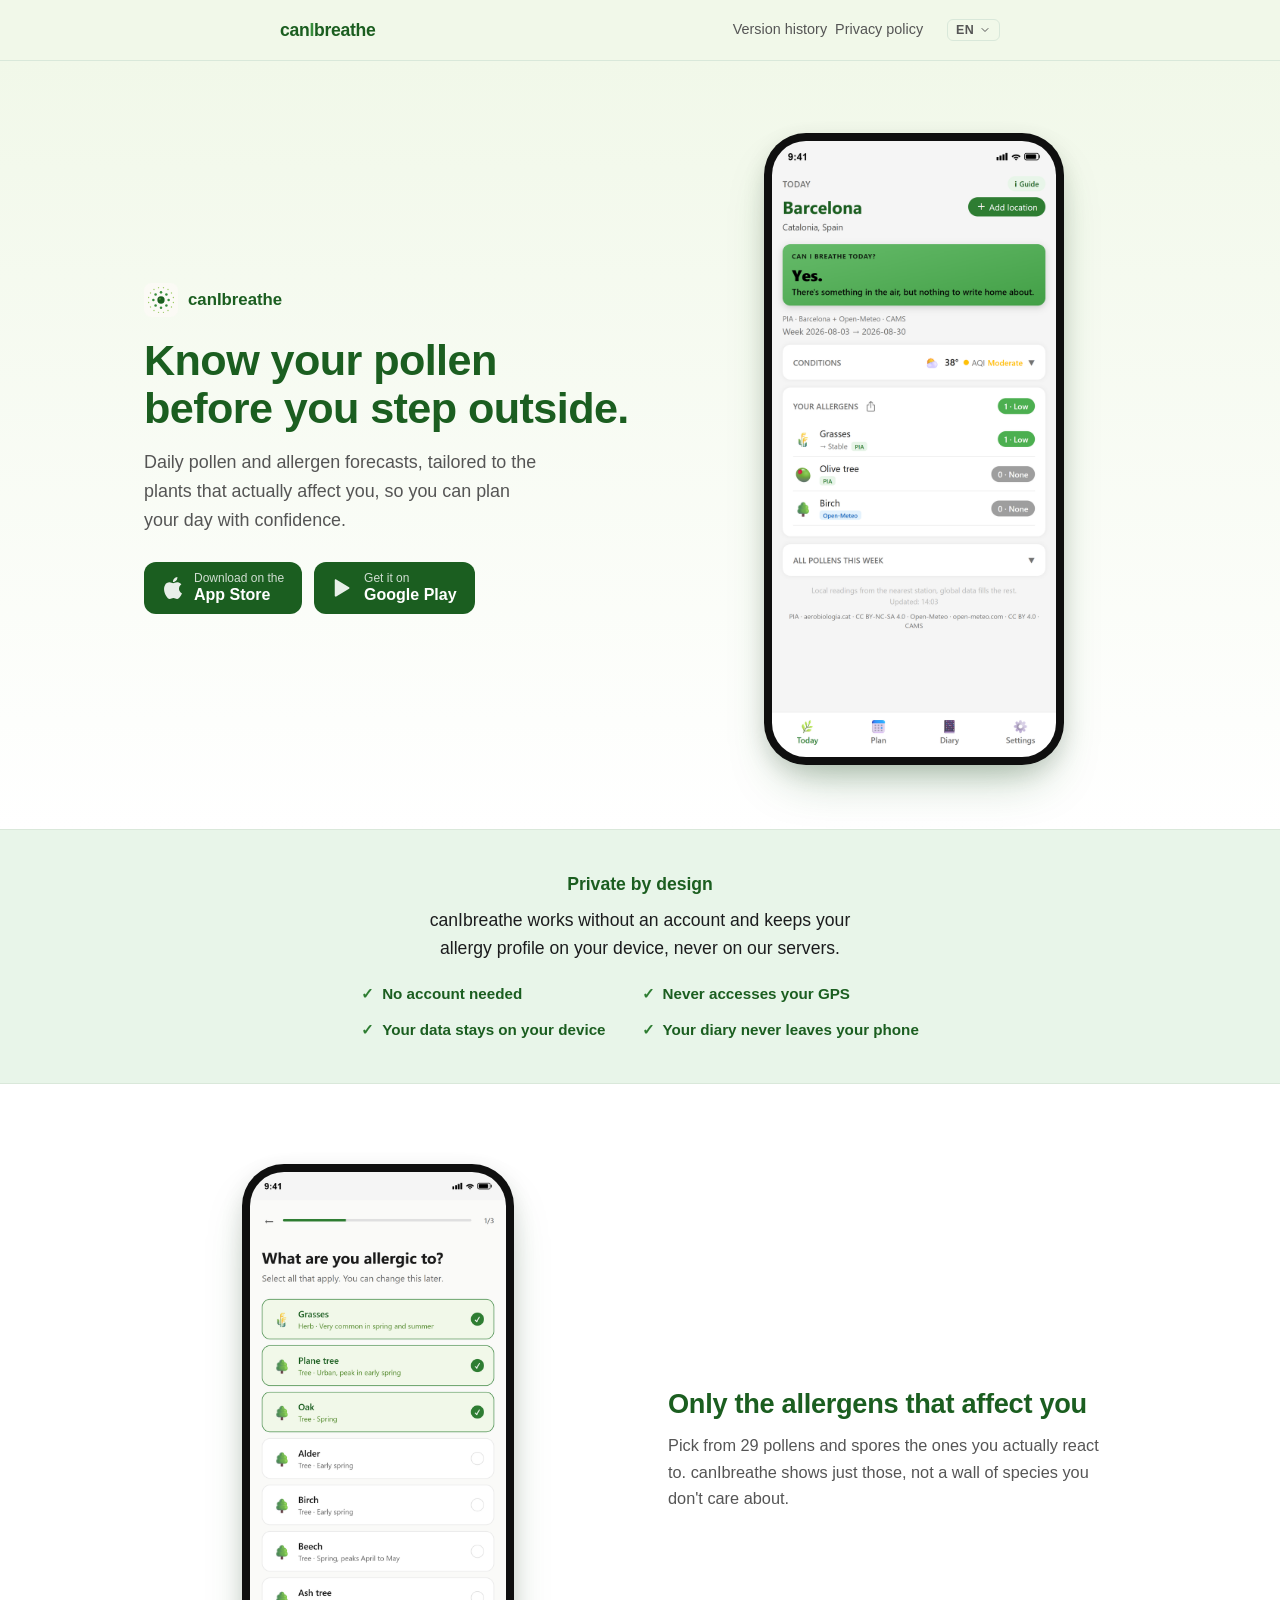
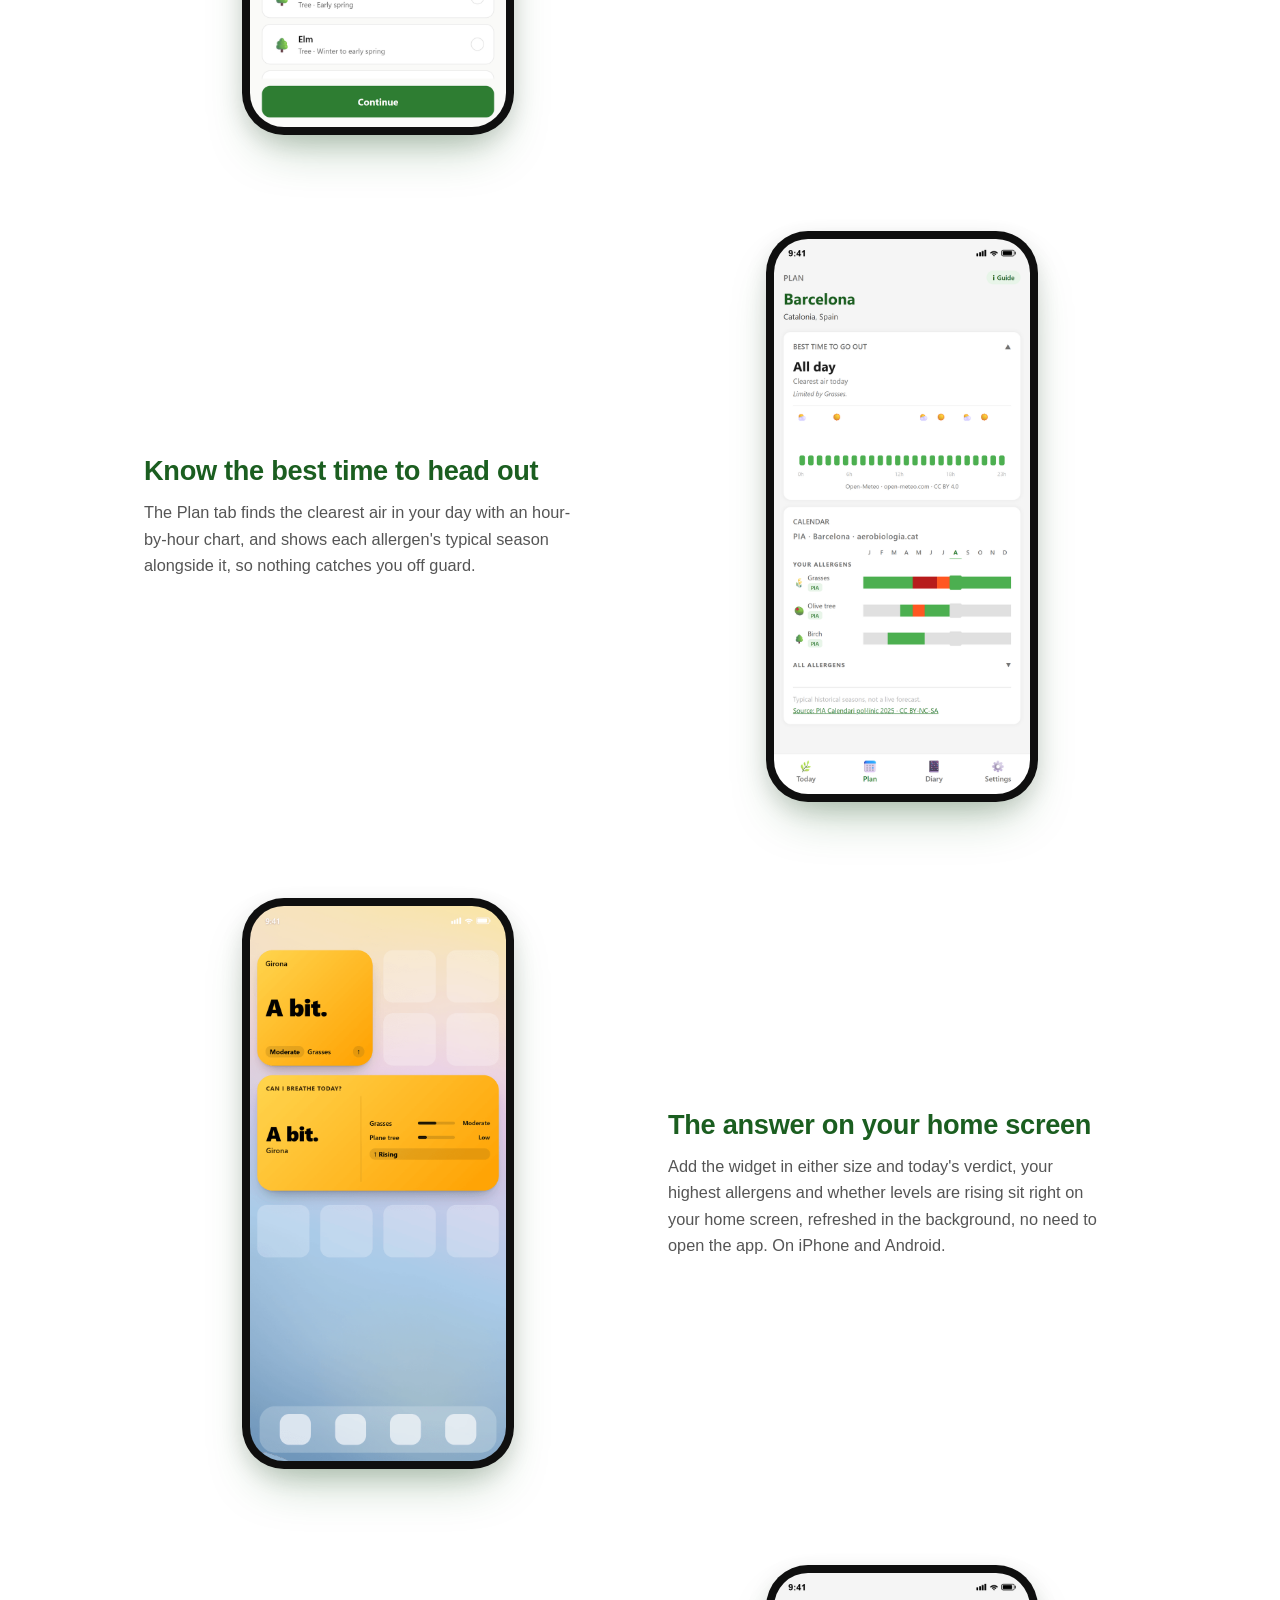
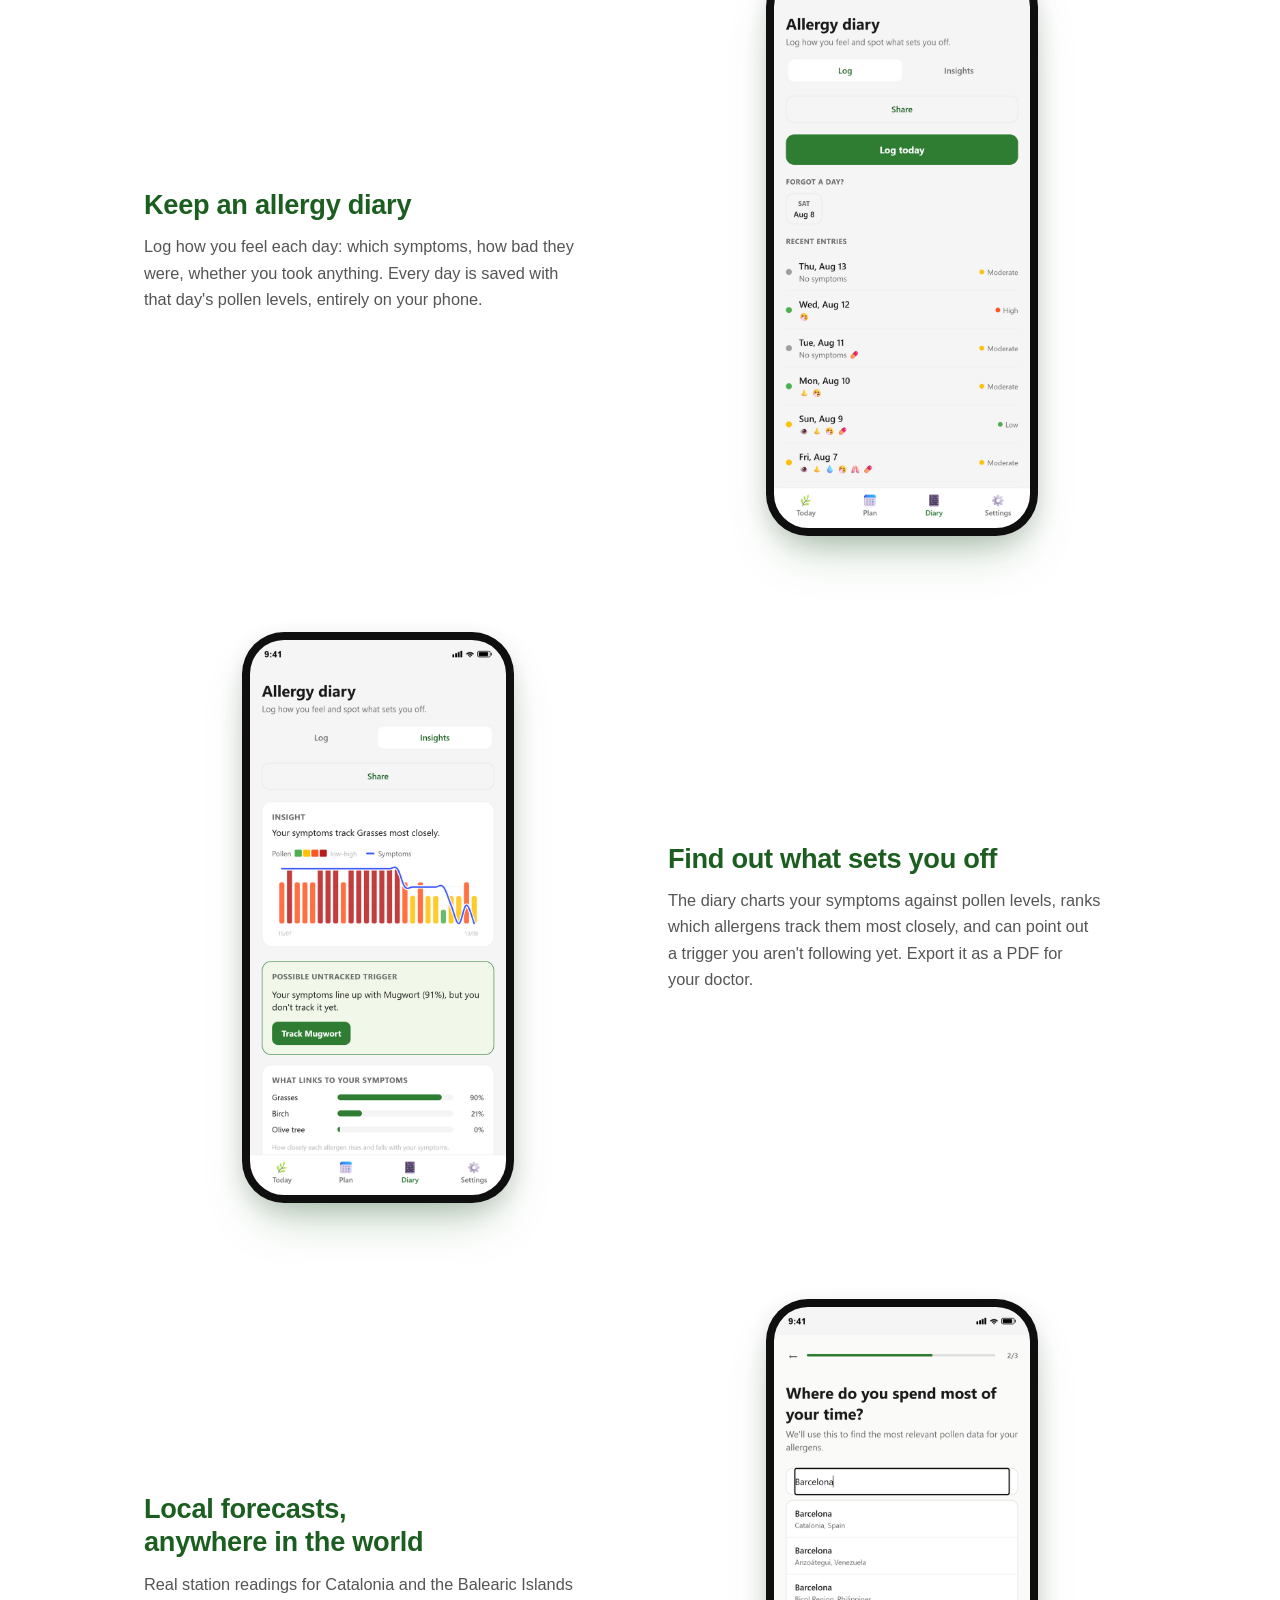
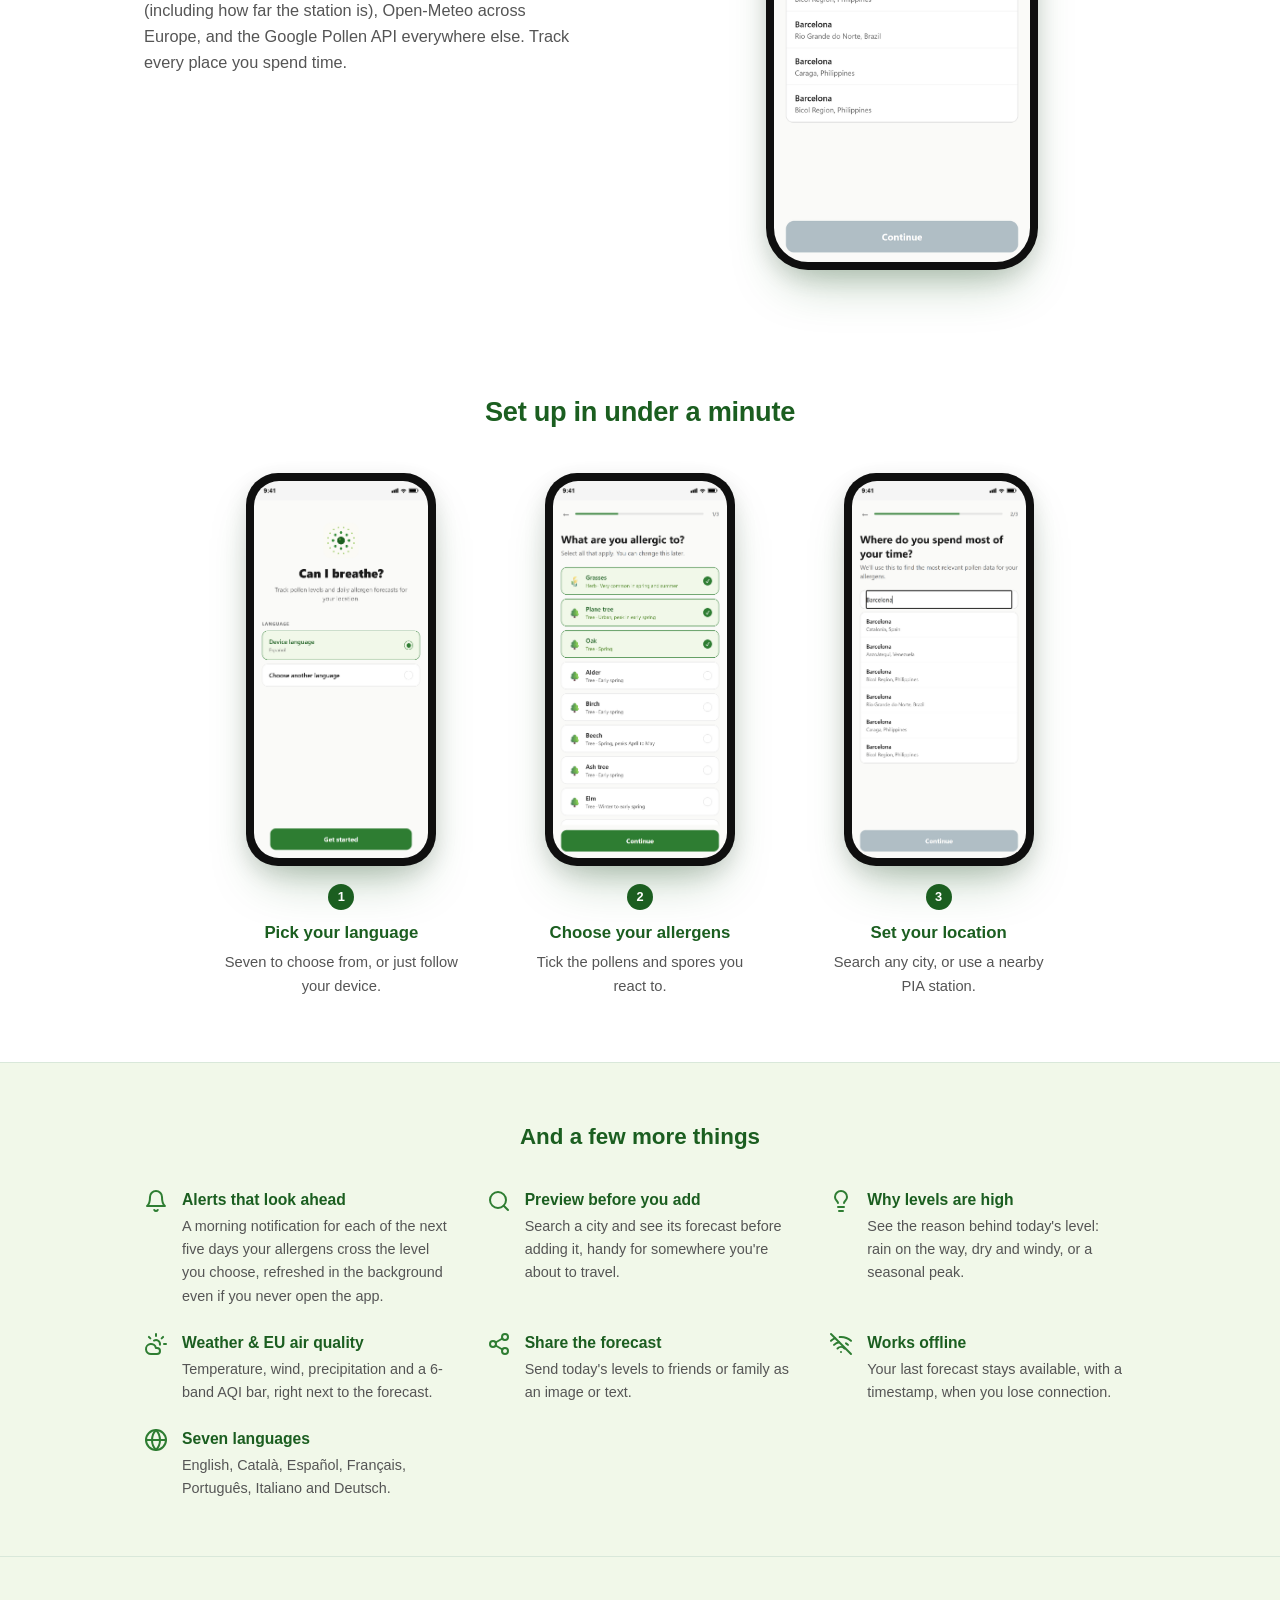
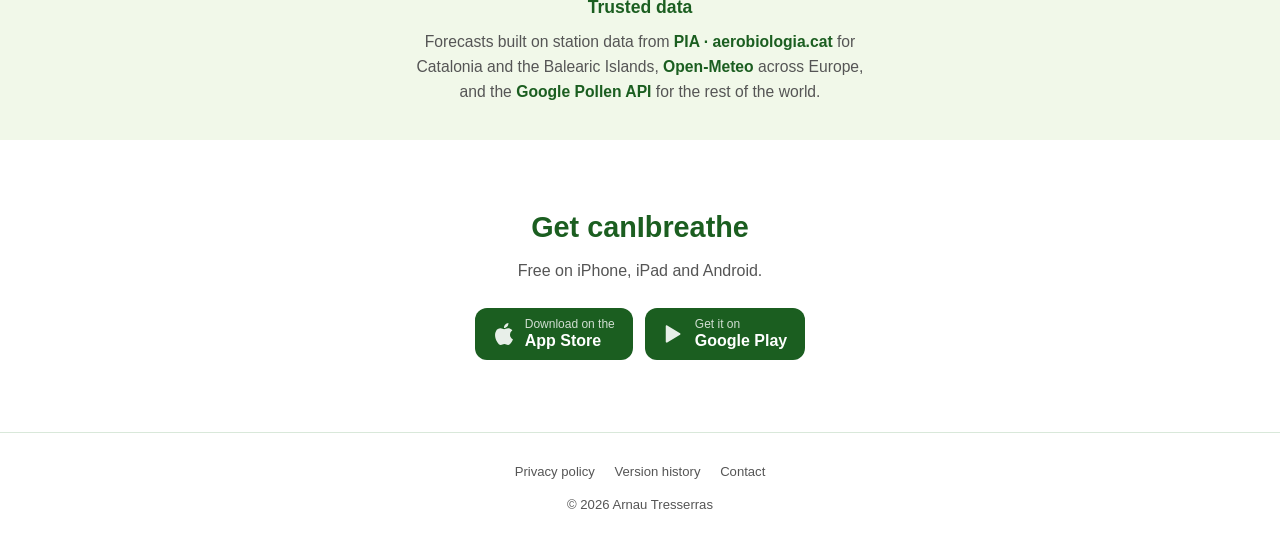
==== commit e58031bf: "fix: Hallmark polish and changelog page on the 1.5 content Rebuilds the Hallmark polish on top of or" ====
--- a/index.html
+++ b/index.html
@@ -4,19 +4,19 @@
   <meta charset="UTF-8" />
   <meta name="viewport" content="width=device-width, initial-scale=1.0" />
   <title>canIbreathe, Previsió de pol·len i al·lèrgens</title>
-  <meta name="description" content="Previsions diàries de pol·len i al·lèrgens adaptades als que t'afecten. Disponible per a iOS i Android." data-i18n-content="meta.description.index" />
+  <meta name="description" content="Previsions diàries de pol·len i al·lèrgens, a tot el món, adaptades als que t'afecten. Disponible per a iOS i Android." data-i18n-content="meta.description.index" />
   <meta property="og:type" content="website" />
   <meta property="og:url" content="https://canibreathe.app/" />
   <meta property="og:site_name" content="canIbreathe" />
   <meta property="og:title" content="canIbreathe, Pollen &amp; Allergen Forecast" />
-  <meta property="og:description" content="Daily pollen and allergen forecasts tailored to the plants that affect you. Plan your day with confidence. Available on iOS and Android." />
+  <meta property="og:description" content="Daily pollen and allergen forecasts worldwide, tailored to the plants that affect you, plus an allergy diary that shows what sets you off. Free on iOS and Android." />
   <meta property="og:image" content="https://canibreathe.app/og-image.png" />
   <meta property="og:image:width" content="1200" />
   <meta property="og:image:height" content="630" />
   <meta property="og:image:alt" content="canIbreathe, daily pollen and allergen forecasts, tailored to you" />
   <meta name="twitter:card" content="summary_large_image" />
   <meta name="twitter:title" content="canIbreathe, Pollen &amp; Allergen Forecast" />
-  <meta name="twitter:description" content="Daily pollen and allergen forecasts tailored to the plants that affect you. Plan your day with confidence. Available on iOS and Android." />
+  <meta name="twitter:description" content="Daily pollen and allergen forecasts worldwide, tailored to the plants that affect you, plus an allergy diary that shows what sets you off. Free on iOS and Android." />
   <meta name="twitter:image" content="https://canibreathe.app/og-image.png" />
   <script>document.documentElement.classList.add('js')</script>
   <link rel="stylesheet" href="style.css?v=5" />
@@ -81,7 +81,7 @@
           </div>
         </div>
         <div class="hero-media">
-          <div class="device"><img src="screenshots/today_en.png" data-shot="today" alt="canIbreathe forecast screen showing today's pollen levels for your allergens" loading="eager"></div>
+          <div class="device"><img src="screenshots/today_en.png" data-shot="today" alt="canIbreathe Today screen answering &quot;Can I breathe today?&quot; above the levels for your allergens" loading="eager"></div>
         </div>
       </div>
     </section>
@@ -95,6 +95,7 @@
           <li><span class="tick" aria-hidden="true">✓</span><span data-i18n="trust.p1">No account needed</span></li>
           <li><span class="tick" aria-hidden="true">✓</span><span data-i18n="trust.p2">Never accesses your GPS</span></li>
           <li><span class="tick" aria-hidden="true">✓</span><span data-i18n="trust.p3">Your data stays on your device</span></li>
+          <li><span class="tick" aria-hidden="true">✓</span><span data-i18n="trust.p4">Your diary never leaves your phone</span></li>
         </ul>
       </div>
     </section>
@@ -110,31 +111,38 @@
           </div>
         </article>
         <article class="frow reverse reveal">
-          <div class="frow-media"><div class="device"><img src="screenshots/plan_en.png" data-shot="plan" alt="Plan tab: best time to go out and pollen season calendar" loading="lazy"></div></div>
-          <div class="frow-copy">
-            <h2 data-i18n="f2.title">Know the best time to head out</h2>
-            <p data-i18n="f2.desc">The Plan tab finds the clearest air in your day with an hour-by-hour chart, and shows each allergen's typical season, so nothing catches you off guard.</p>
+          <div class="frow-media"><div class="device"><img src="screenshots/plan_en.png" data-shot="plan" alt="Plan tab: best time to go out with an hour-by-hour chart, and the pollen season calendar" loading="lazy"></div></div>
+          <div class="frow-copy">
+            <h2 data-i18n="fplan.title">Know the best time to head out</h2>
+            <p data-i18n="fplan.desc">The Plan tab finds the clearest air in your day with an hour-by-hour chart, and shows each allergen's typical season alongside it, so nothing catches you off guard.</p>
           </div>
         </article>
         <article class="frow reveal">
+          <div class="frow-media"><div class="device"><img src="screenshots/widget_en.png" data-shot="widget" alt="Home screen with the canIbreathe widget in both sizes, showing today's verdict and top allergens" loading="lazy"></div></div>
+          <div class="frow-copy">
+            <h2 data-i18n="fwidget.title">The answer on your home screen</h2>
+            <p data-i18n="fwidget.desc">Add the widget in either size and today's verdict, your highest allergens and whether levels are rising sit right on your home screen, refreshed in the background, no need to open the app. On iPhone and Android.</p>
+          </div>
+        </article>
+        <article class="frow reverse reveal">
+          <div class="frow-media"><div class="device"><img src="screenshots/diary_en.png" data-shot="diary" alt="Allergy diary: a day-by-day log of symptoms, severity and medication" loading="lazy"></div></div>
+          <div class="frow-copy">
+            <h2 data-i18n="f2.title">Keep an allergy diary</h2>
+            <p data-i18n="f2.desc">Log how you feel each day: which symptoms, how bad they were, whether you took anything. Every day is saved with that day's pollen levels, entirely on your phone.</p>
+          </div>
+        </article>
+        <article class="frow reveal">
+          <div class="frow-media"><div class="device"><img src="screenshots/insights_en.png" data-shot="insights" alt="Diary insights: symptoms charted against pollen levels, with a possible untracked trigger" loading="lazy"></div></div>
+          <div class="frow-copy">
+            <h2 data-i18n="f3.title">Find out what sets you off</h2>
+            <p data-i18n="f3.desc">The diary charts your symptoms against pollen levels, ranks which allergens track them most closely, and can point out a trigger you aren't following yet. Export it as a PDF for your doctor.</p>
+          </div>
+        </article>
+        <article class="frow reverse reveal">
           <div class="frow-media"><div class="device"><img src="screenshots/location_selector_en.png" data-shot="location_selector" alt="Location picker: choose the places you spend time" loading="lazy"></div></div>
           <div class="frow-copy">
-            <h2 data-i18n="f3.title">Local forecasts, wherever you are</h2>
-            <p data-i18n="f3.desc">Real station data for Catalonia and the Balearic Islands, including the distance to your nearest station, plus worldwide coverage through Open-Meteo and Google Pollen. Track every place you spend time.</p>
-          </div>
-        </article>
-        <article class="frow reverse reveal">
-          <div class="frow-media"><div class="device"><img src="screenshots/widget_en.png" data-shot="widget" alt="canIbreathe home-screen widget showing today's verdict and top allergen" loading="lazy"></div></div>
-          <div class="frow-copy">
-            <h2 data-i18n="f4.title">Home-screen widget</h2>
-            <p data-i18n="f4.desc">Add canIbreathe to your home screen for today's verdict and top allergen at a glance, no need to open the app.</p>
-          </div>
-        </article>
-        <article class="frow reveal">
-          <div class="frow-media"><div class="device"><img src="screenshots/diary_en.png" data-shot="diary" alt="canIbreathe allergy diary showing symptoms plotted against pollen levels" loading="lazy"></div></div>
-          <div class="frow-copy">
-            <h2 data-i18n="f5.title">Track symptoms, spot your triggers</h2>
-            <p data-i18n="f5.desc">Log how you feel each day and see it plotted against pollen levels, the diary can reveal allergens you didn't know were affecting you, and exports to a PDF you can share with your doctor.</p>
+            <h2 data-i18n="f4.title">Local forecasts, anywhere in the world</h2>
+            <p data-i18n="f4.desc">Real station readings for Catalonia and the Balearic Islands (including how far the station is), Open-Meteo across Europe, and the Google Pollen API everywhere else. Track every place you spend time.</p>
           </div>
         </article>
       </div>
@@ -172,11 +180,9 @@
       <div class="wrap">
         <h2 data-i18n="more.title">And a few more things</h2>
         <ul class="more-grid">
-          <li><svg class="more-icon" viewBox="0 0 24 24" fill="none" stroke="currentColor" stroke-width="2" stroke-linecap="round" stroke-linejoin="round" aria-hidden="true"><path d="M12.8 19.6A2 2 0 1 0 14 16H2"/><path d="M17.5 8a2.5 2.5 0 1 1 2 4H2"/><path d="M9.8 4.4A2 2 0 1 1 11 8H2"/></svg><div><strong data-i18n="more.verdict.title">"Can I breathe today?"</strong><p data-i18n="more.verdict.desc">A single verdict line, plus a rising/easing trend arrow, now sums up your day at a glance.</p></div></li>
-          <li><svg class="more-icon" viewBox="0 0 24 24" fill="none" stroke="currentColor" stroke-width="2" stroke-linecap="round" stroke-linejoin="round" aria-hidden="true"><circle cx="11" cy="11" r="8"/><path d="m21 21-4.3-4.3"/></svg><div><strong data-i18n="more.preview.title">Preview before you add</strong><p data-i18n="more.preview.desc">Search a city and preview its forecast before adding it, handy for checking somewhere you're about to travel to.</p></div></li>
-          <li><svg class="more-icon" viewBox="0 0 24 24" fill="none" stroke="currentColor" stroke-width="2" stroke-linecap="round" stroke-linejoin="round" aria-hidden="true"><path d="M6 8a6 6 0 0 1 12 0c0 7 3 9 3 9H3s3-2 3-9"/><path d="M10.3 21a1.94 1.94 0 0 0 3.4 0"/></svg><div><strong data-i18n="more.alerts.title">Daily alerts</strong><p data-i18n="more.alerts.desc">A morning notification when your allergens cross the level you choose.</p></div></li>
-          <li><svg class="more-icon" viewBox="0 0 24 24" fill="none" stroke="currentColor" stroke-width="2" stroke-linecap="round" stroke-linejoin="round" aria-hidden="true"><path d="M3 12a9 9 0 0 1 9-9 9.75 9.75 0 0 1 6.74 2.74L21 8"/><path d="M21 3v5h-5"/><path d="M21 12a9 9 0 0 1-9 9 9.75 9.75 0 0 1-6.74-2.74L3 16"/><path d="M8 16H3v5"/></svg><div><strong data-i18n="more.freshness.title">Fresher alerts</strong><p data-i18n="more.freshness.desc">Daily notifications and the home-screen widget now stay in sync and refresh automatically in the background.</p></div></li>
-          <li><svg class="more-icon" viewBox="0 0 24 24" fill="none" stroke="currentColor" stroke-width="2" stroke-linecap="round" stroke-linejoin="round" aria-hidden="true"><path d="M15 14c.2-1 .7-1.7 1.5-2.5 1-.9 1.5-2.2 1.5-3.5A6 6 0 0 0 6 8c0 1 .2 2.2 1.5 3.5.7.7 1.3 1.5 1.5 2.5"/><path d="M9 18h6"/><path d="M10 22h4"/></svg><div><strong data-i18n="more.why.title">Why levels are high</strong><p data-i18n="more.why.desc">See the reason behind today's level, rain on the way, dry and windy, or a seasonal peak.</p></div></li>
+          <li><svg class="more-icon" viewBox="0 0 24 24" fill="none" stroke="currentColor" stroke-width="2" stroke-linecap="round" stroke-linejoin="round" aria-hidden="true"><path d="M6 8a6 6 0 0 1 12 0c0 7 3 9 3 9H3s3-2 3-9"/><path d="M10.3 21a1.94 1.94 0 0 0 3.4 0"/></svg><div><strong data-i18n="more.alerts.title">Alerts that look ahead</strong><p data-i18n="more.alerts.desc">A morning notification for each of the next five days your allergens cross the level you choose, refreshed in the background even if you never open the app.</p></div></li>
+          <li><svg class="more-icon" viewBox="0 0 24 24" fill="none" stroke="currentColor" stroke-width="2" stroke-linecap="round" stroke-linejoin="round" aria-hidden="true"><circle cx="11" cy="11" r="8"/><path d="m21 21-4.3-4.3"/></svg><div><strong data-i18n="more.preview.title">Preview before you add</strong><p data-i18n="more.preview.desc">Search a city and see its forecast before adding it, handy for somewhere you're about to travel.</p></div></li>
+          <li><svg class="more-icon" viewBox="0 0 24 24" fill="none" stroke="currentColor" stroke-width="2" stroke-linecap="round" stroke-linejoin="round" aria-hidden="true"><path d="M15 14c.2-1 .7-1.7 1.5-2.5 1-.9 1.5-2.2 1.5-3.5A6 6 0 0 0 6 8c0 1 .2 2.2 1.5 3.5.7.7 1.3 1.5 1.5 2.5"/><path d="M9 18h6"/><path d="M10 22h4"/></svg><div><strong data-i18n="more.why.title">Why levels are high</strong><p data-i18n="more.why.desc">See the reason behind today's level: rain on the way, dry and windy, or a seasonal peak.</p></div></li>
           <li><svg class="more-icon" viewBox="0 0 24 24" fill="none" stroke="currentColor" stroke-width="2" stroke-linecap="round" stroke-linejoin="round" aria-hidden="true"><path d="M12 2v2"/><path d="m4.93 4.93 1.41 1.41"/><path d="M20 12h2"/><path d="m19.07 4.93-1.41 1.41"/><path d="M15.947 12.65a4 4 0 0 0-5.925-4.128"/><path d="M13 22H7a5 5 0 1 1 4.9-6H13a3 3 0 0 1 0 6Z"/></svg><div><strong data-i18n="more.conditions.title">Weather &amp; EU air quality</strong><p data-i18n="more.conditions.desc">Temperature, wind, precipitation and a 6-band AQI bar, right next to the forecast.</p></div></li>
           <li><svg class="more-icon" viewBox="0 0 24 24" fill="none" stroke="currentColor" stroke-width="2" stroke-linecap="round" stroke-linejoin="round" aria-hidden="true"><circle cx="18" cy="5" r="3"/><circle cx="6" cy="12" r="3"/><circle cx="18" cy="19" r="3"/><path d="m8.59 13.51 6.83 3.98"/><path d="m15.41 6.51-6.82 3.98"/></svg><div><strong data-i18n="more.share.title">Share the forecast</strong><p data-i18n="more.share.desc">Send today's levels to friends or family as an image or text.</p></div></li>
           <li><svg class="more-icon" viewBox="0 0 24 24" fill="none" stroke="currentColor" stroke-width="2" stroke-linecap="round" stroke-linejoin="round" aria-hidden="true"><path d="M12 20h.01"/><path d="M8.5 16.429a5 5 0 0 1 7 0"/><path d="M5 12.859a10 10 0 0 1 5.17-2.69"/><path d="M19 12.859a10 10 0 0 0-2.007-1.523"/><path d="M2 8.82a15 15 0 0 1 4.177-2.643"/><path d="M22 8.82a15 15 0 0 0-11.288-3.764"/><path d="m2 2 20 20"/></svg><div><strong data-i18n="more.offline.title">Works offline</strong><p data-i18n="more.offline.desc">Your last forecast stays available, with a timestamp, when you lose connection.</p></div></li>
@@ -189,7 +195,7 @@
     <section class="sources">
       <div class="wrap-narrow">
         <h2 class="band-title" data-i18n="sources.eyebrow">Trusted data</h2>
-        <p data-i18n="sources.text">Forecasts built on open data from <strong>PIA · aerobiologia.cat</strong> for Catalonia and the Balearic Islands, and <strong>Open-Meteo</strong> and <strong>Google Pollen</strong> worldwide.</p>
+        <p data-i18n="sources.text">Forecasts built on station data from <strong>PIA · aerobiologia.cat</strong> for Catalonia and the Balearic Islands, <strong>Open-Meteo</strong> across Europe, and the <strong>Google Pollen API</strong> for the rest of the world.</p>
       </div>
     </section>
 
@@ -219,7 +225,7 @@
     <p style="margin-top: 12px;" data-i18n="footer.copy">&copy; 2026 Arnau Tresserras</p>
   </footer>
 
-  <script src="i18n.js?v=4"></script>
+  <script src="i18n.js?v=5"></script>
   <script>
     // Progressive scroll-reveal for feature rows
     (function () {
--- a/style.css
+++ b/style.css
@@ -5,6 +5,8 @@
 /* Hallmark · waive 26b · no form control and no aria-disabled on the site · the App Store and Google Play links and the Català to Deutsch options never go disabled */
 /* Hallmark · answered F4 · the App Store and Google Play badges sit side by side by store convention, neither is secondary */
 /* Hallmark · answered F1 · straight apostrophes live in the seven i18n dictionaries, a typographic pass is its own task across them */
+/* Hallmark · answered F15 · the 56px gap splits a phone screenshot from its copy in the feature rows, the 36px grids hold text only */
+/* Hallmark · answered F20 · seven extras in the more grid, four columns would squeeze each to under 200px in the 1040px container */
 /* Hallmark · dismissed 25 · the setup step captions are one sentence each, 30ch sits in the caption range */
 :root {
   --green-dark:   #1B5E20;
@@ -265,10 +267,10 @@
 }
 
 .trust-points {
-  display: flex;
-  flex-wrap: wrap;
+  display: grid;
+  grid-template-columns: repeat(2, max-content);
   justify-content: center;
-  gap: 12px 28px;
+  gap: 12px 36px;
   list-style: none;
 }
 
@@ -526,4 +528,5 @@
   nav { width: 100%; flex-wrap: wrap; justify-content: center; gap: 10px 14px; }
   nav a { font-size: 0.82rem; }
   .store-row { justify-content: center; }
-}
+  .trust-points { grid-template-columns: minmax(0, max-content); }
+}
